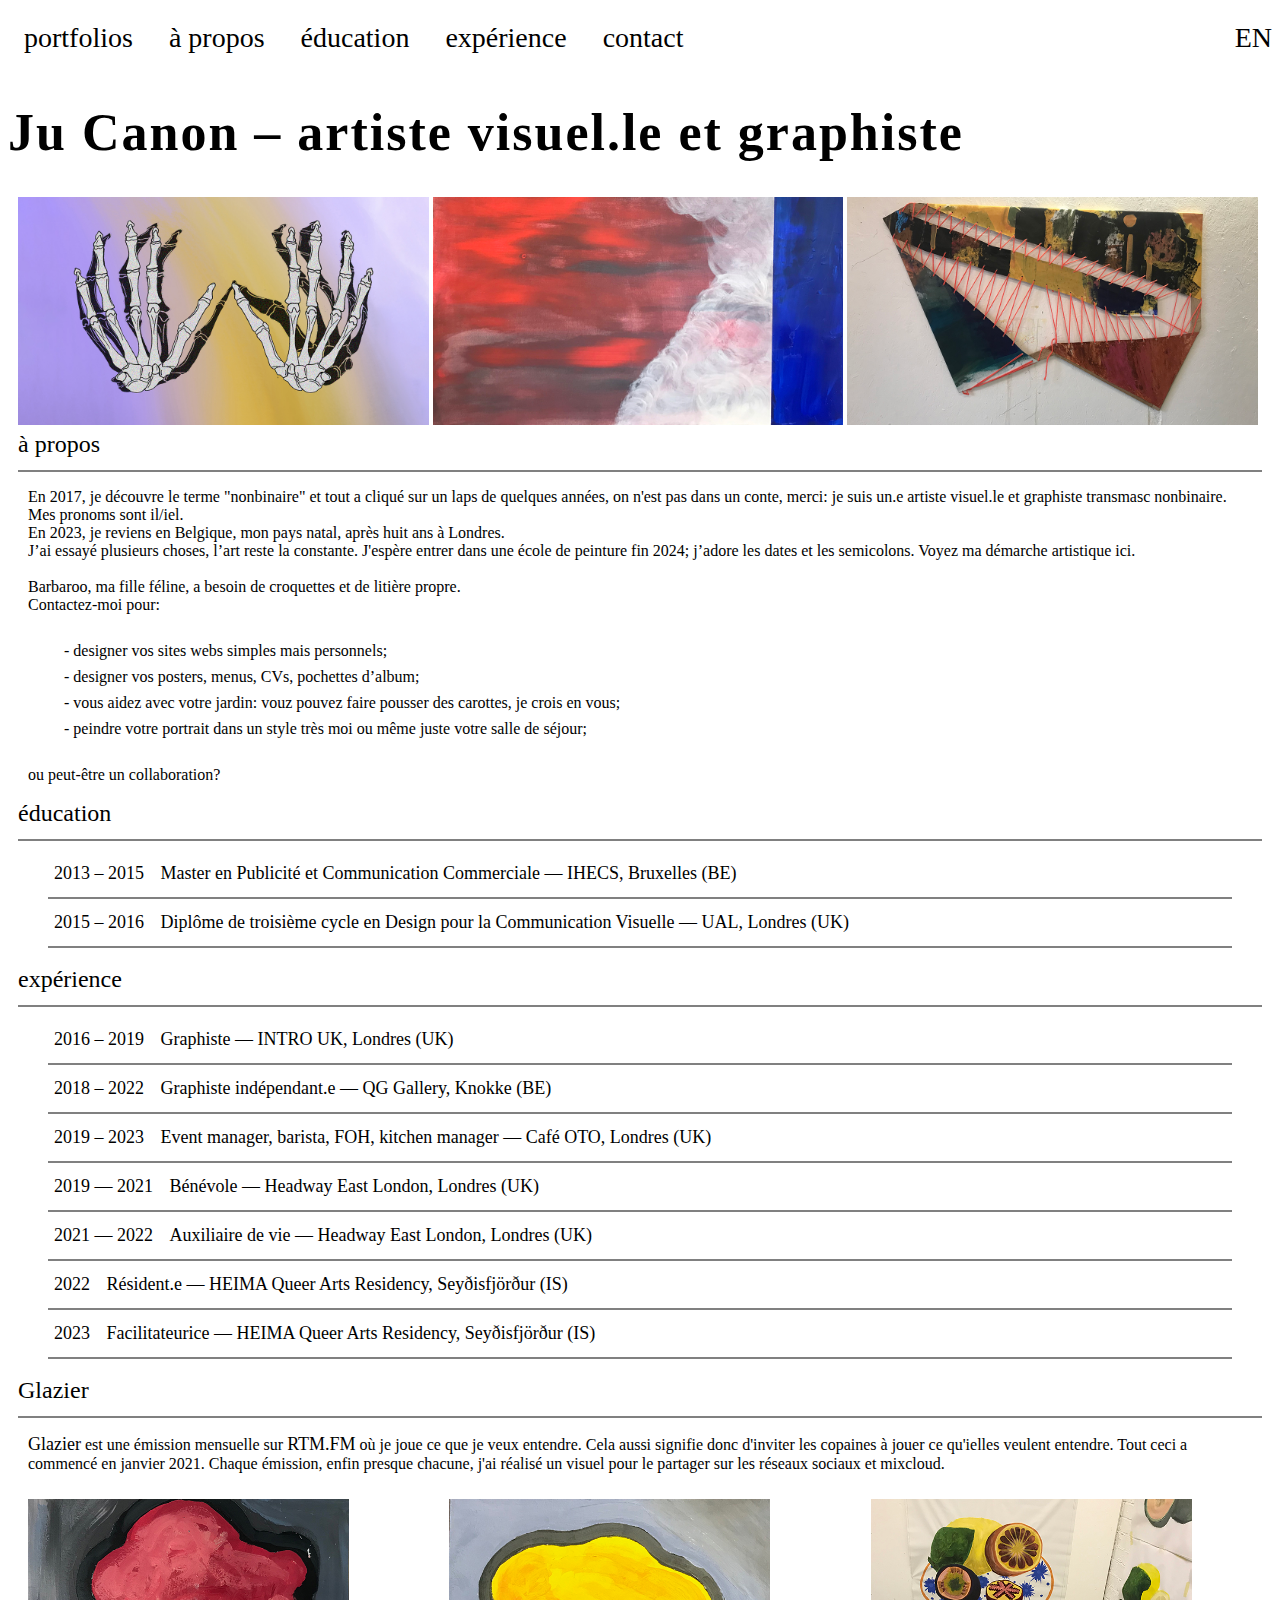
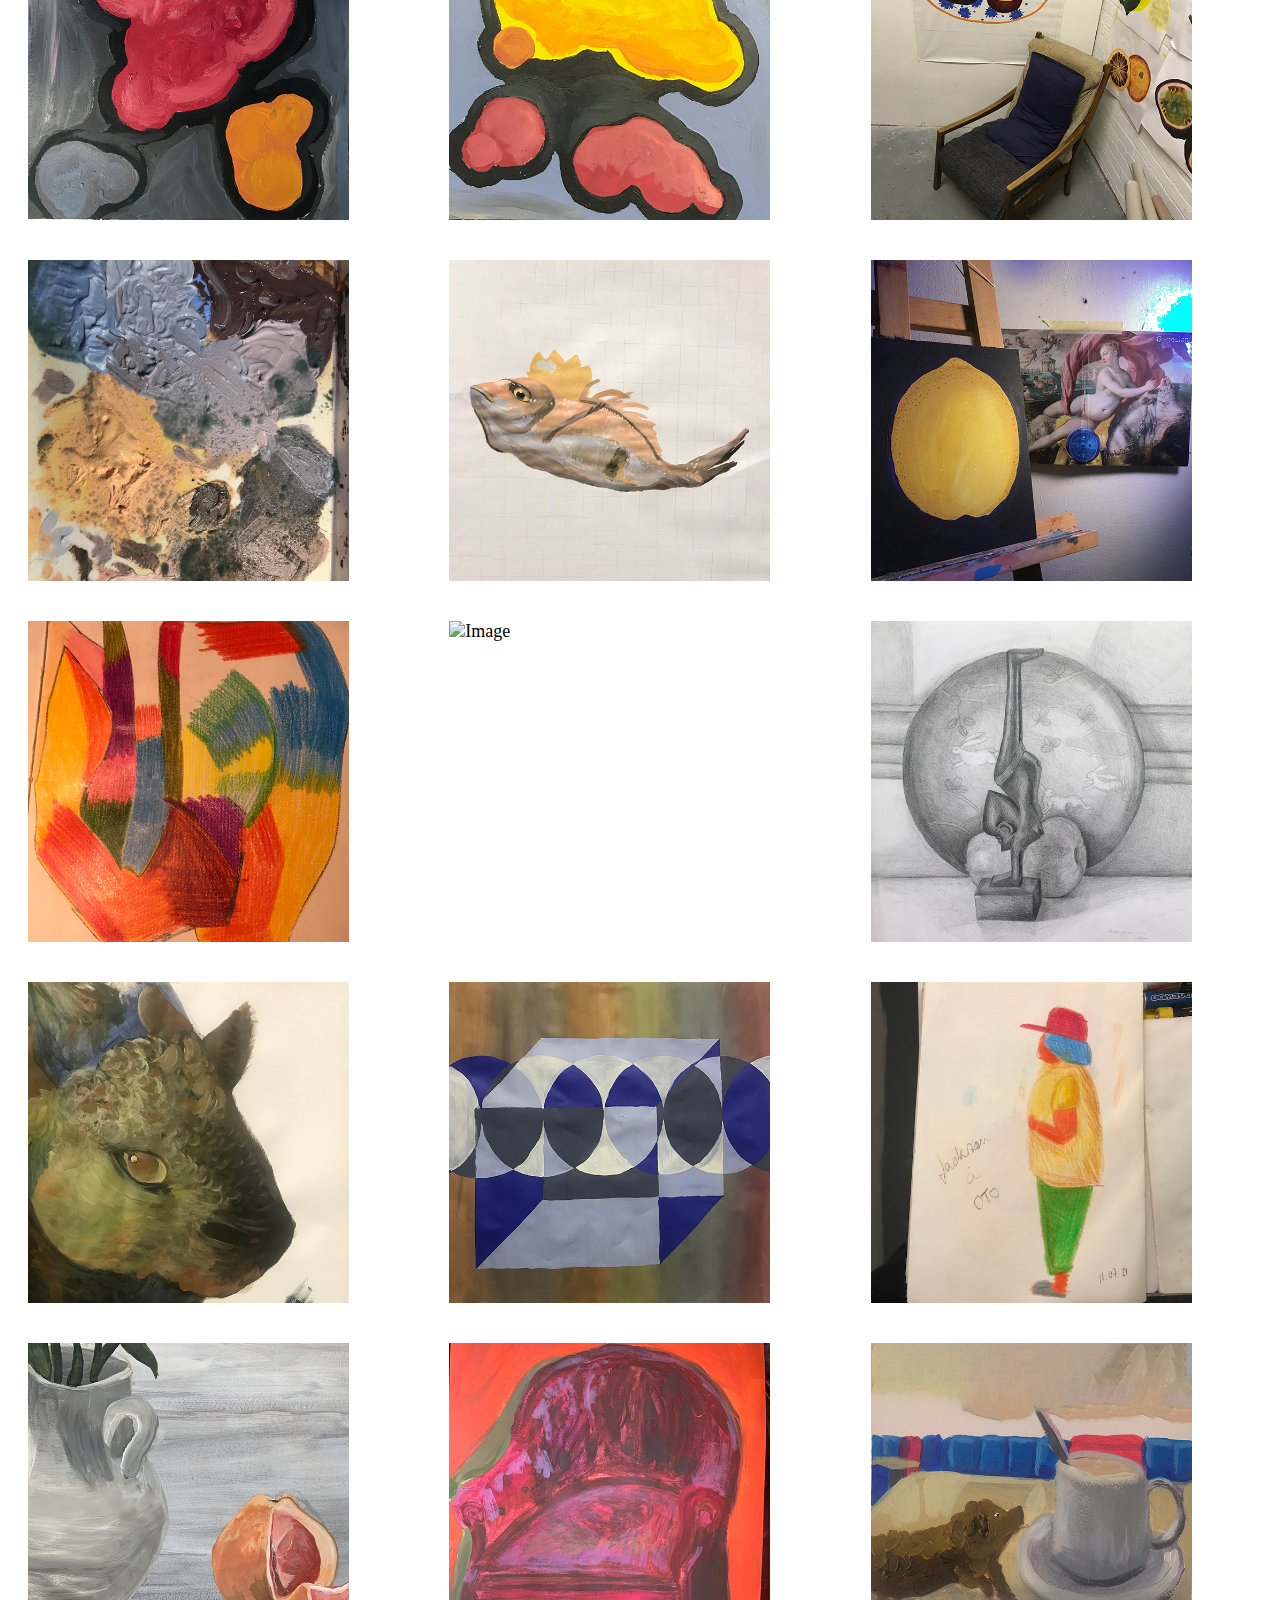
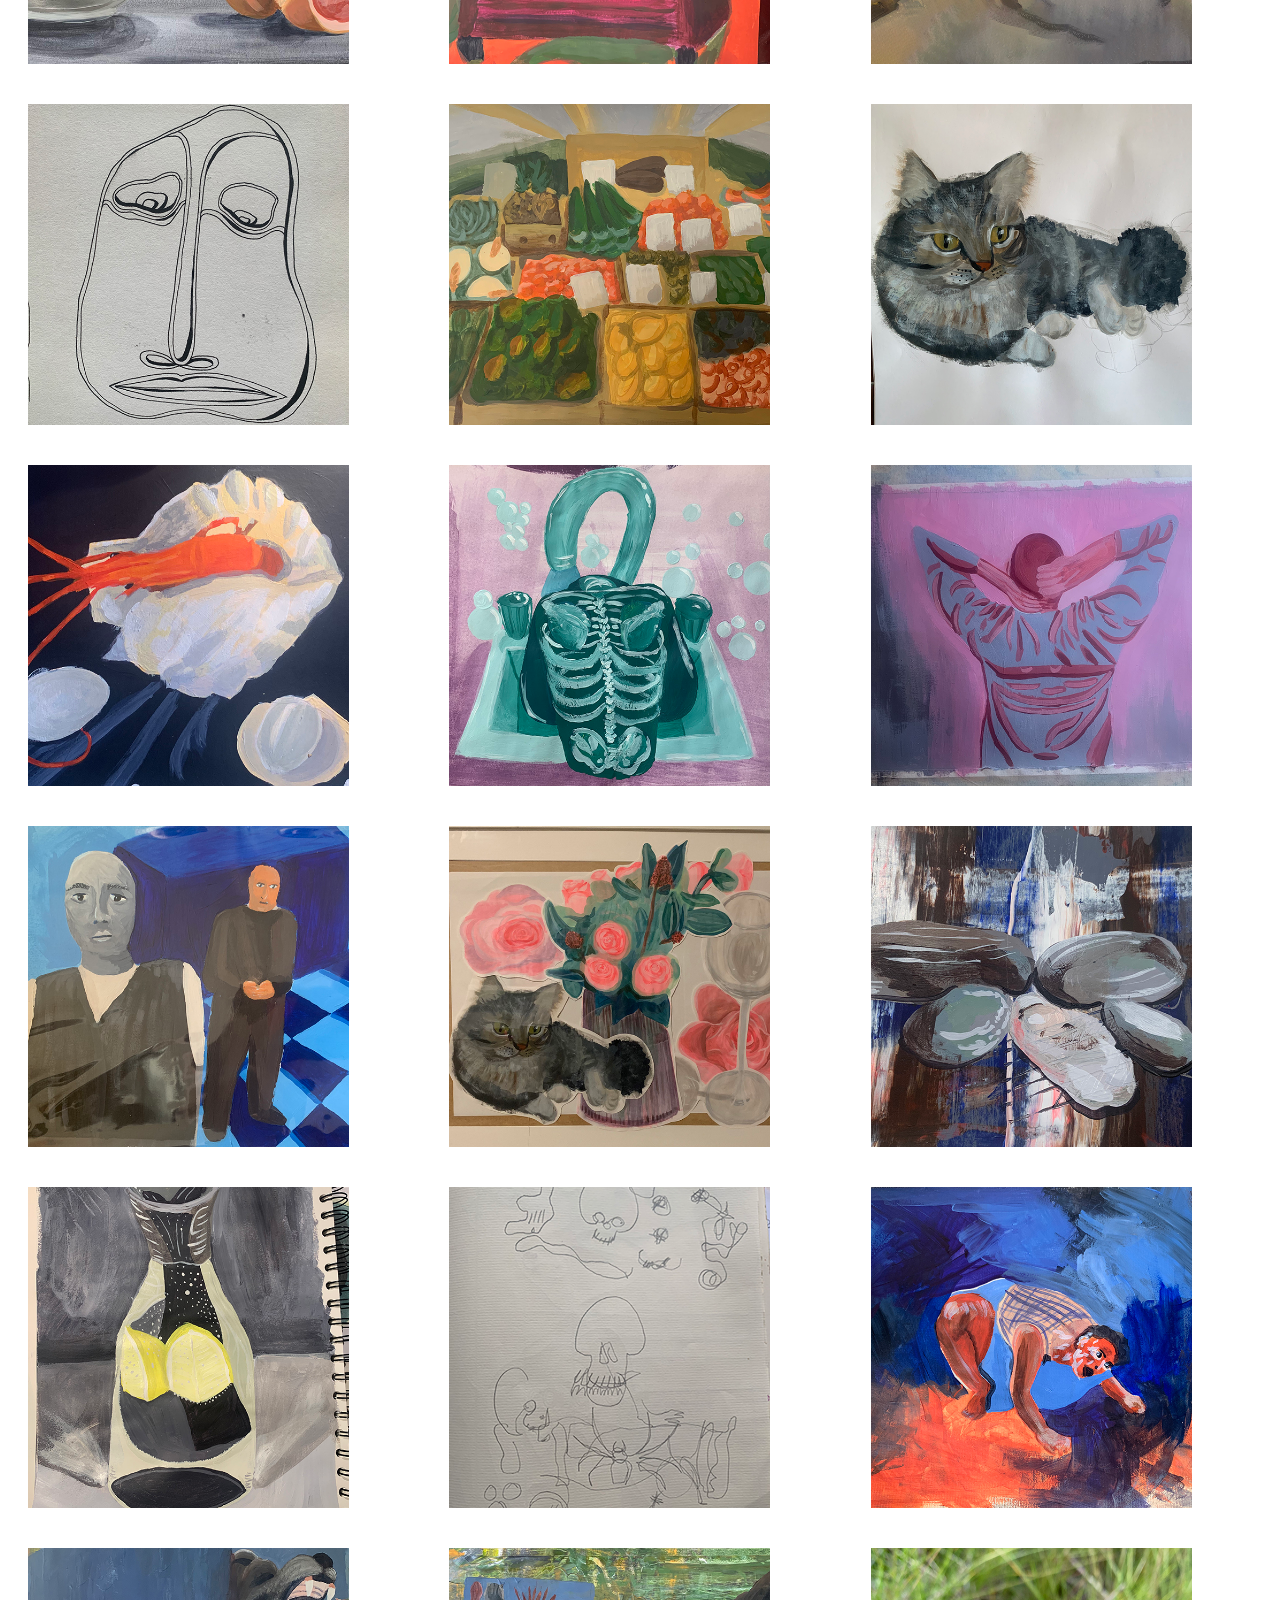
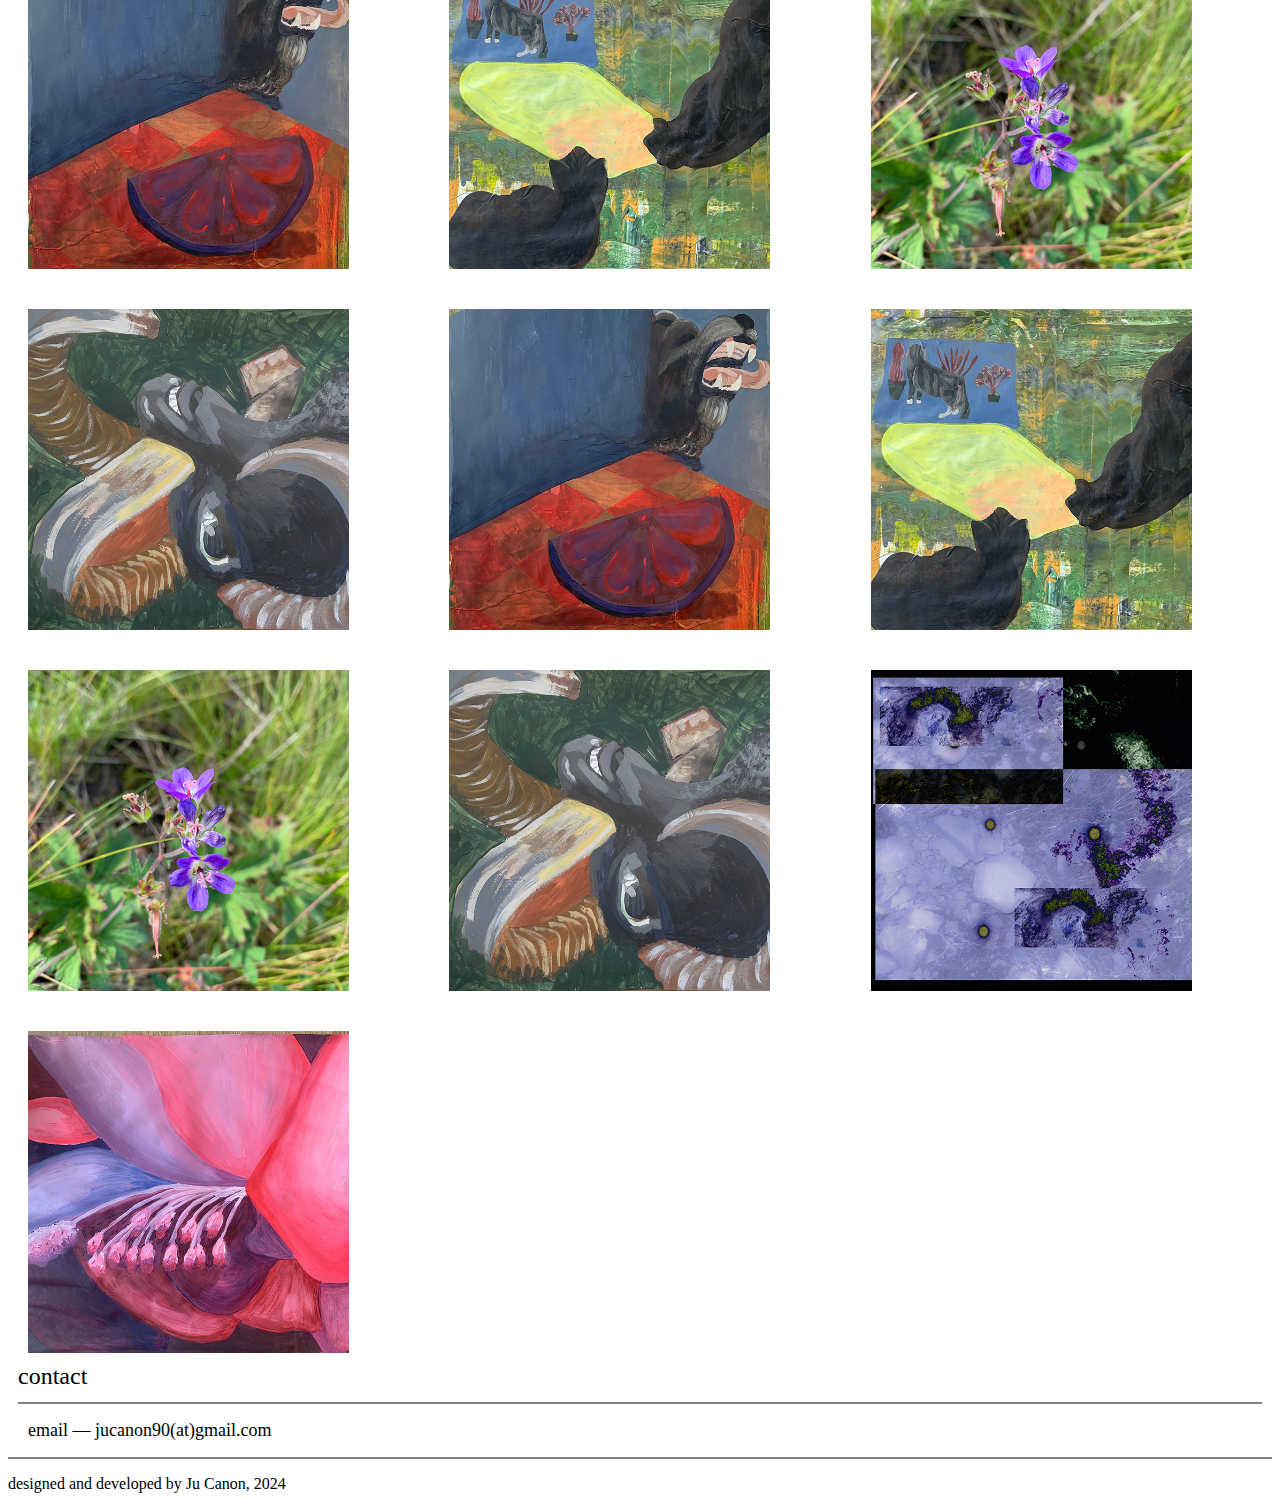
==== index.html @ 01bda335 "sectiontonavbar" ====
<!DOCTYPE html>
<html>
  <head>
    <meta charset="UTF-8" />
    <meta http-equiv="X-UA-Compatible" content="IE=edge" />
    <meta name="viewport" content="width=device-width, initial-scale=1.0" />
    <link href="Ju Canon CSS.css" rel="stylesheet" type="text/css" />
    <title>Ju Canon Website</title>
  </head>
  <body>
	<header>
		<nav class="navbar">
		  <ul>
			<li>
			  <a href="#">portfolios</a>
			  <ul>
				<li>
				  <a href="https://drive.google.com/file/d/1TP0iAJcThYShY0qNyKOMCxj-B4iKELyU/view?usp=drive_link"
					target="_blank">peintre — artiste visuel.le</a>
				</li>
				<li>
				  <a href="https://drive.google.com/file/d/1o4dYFBIWH87HnHa1xr8gxN1MifNeb2hx/view?usp=drive_link"
					target="_blank">graphiste</a>
				</li>
			  </ul>
			</li>
			<li><a href="#apropos">à propos</a></li>
			<li><a href="#education">éducation</a></li>
			<li><a href="#experience">expérience</a></li>
			<li><a href="#contact">contact</a></li>
      </ul>
		  <a class="translated_version" href="index_EN.html">EN</a>
		</nav>
		<h1>Ju Canon – artiste visuel.le et graphiste</h1>
	  </header>
    <section class="image-row">
      <div>
        <img
          class="image"
          src="pics/Hands2 homepage 1080x600.jpeg"
          alt="Hands"
        />
      </div>
      <div>
        <img class="image" src="pics/Hell homepage 1080x600.jpg" alt="Hell" />
      </div>
      <div>
        <img
          class="image"
          src="pics/Lace Up homepage 1080x600.jpeg"
          alt="Laced Up"
        />
      </div>
    </section>
	<section id="apropos">
      <label for="section">à propos</label>
      <hr noshade />
      <article class="section">
        <p>
          En 2017, je découvre le terme "nonbinaire" et tout a cliqué sur un laps de quelques années, on n'est pas dans un conte, merci: je suis
          un.e artiste visuel.le et graphiste transmasc nonbinaire. Mes pronoms
          sont il/iel.<br />
          En 2023, je reviens en Belgique, mon pays natal, après huit ans à
          Londres.<br />
          J’ai essayé plusieurs choses, l’art reste la constante. J'espère
          entrer dans une école de peinture fin 2024; j’adore les dates et les
          semicolons. Voyez ma démarche artistique ici.<br/>
          <br />
          Barbaroo, ma fille féline, a besoin de croquettes et de litière
          propre.<br />
          Contactez-moi pour:
        </p>
        <ol>
          <li class="p">- designer vos sites webs simples mais personnels;</li>
          <li class="p">
            - designer vos posters, menus, CVs, pochettes d’album;
          </li>
          <li class="p">
            - vous aidez avec votre jardin: vouz pouvez faire pousser des
            carottes, je crois en vous;
          </li>
          <li class="p">
            - peindre votre portrait dans un style très moi ou même juste votre
            salle de séjour;
          </li>
        </ol>
        <p>ou peut-être un collaboration?</p>
      </article>
    </section>
    <section id="education">
      <label for="section">éducation</label>
      <hr noshade />
      <ul>
        <li class="smalllist">2013 – 2015</li>
        <li class="smalllist">
          Master en Publicité et Communication Commerciale — IHECS, Bruxelles
          (BE)
        </li>
        <hr class="smallhr" noshade />
        <li class="smalllist">2015 – 2016</li>
        <li class="smalllist">
          Diplôme de troisième cycle en Design pour la Communication Visuelle —
          UAL, Londres (UK)
        </li>
        <hr class="smallhr" noshade />
      </ul>
    </section>
    <section id="experience">
      <label for="section">expérience</label>
      <hr noshade />
      <ul>
        <li class="smalllist">2016 – 2019</li>
        <li class="smalllist">Graphiste — INTRO UK, Londres (UK)</li>
        <hr class="smallhr" noshade />
        <li class="smalllist">2018 – 2022</li>
        <li class="smalllist">
          Graphiste indépendant.e — QG Gallery, Knokke (BE)
        </li>
        <hr class="smallhr" noshade />
        <li class="smalllist">2019 – 2023</li>
        <li class="smalllist">
          Event manager, barista, FOH, kitchen manager — Café OTO, Londres (UK)
        </li>
        <hr class="smallhr" noshade />
        <li class="smalllist">2019 — 2021</li>
        <li class="smalllist">Bénévole — Headway East London, Londres (UK)</li>
        <hr class="smallhr" noshade />
        <li class="smalllist">2021 — 2022</li>
        <li class="smalllist">
          Auxiliaire de vie — Headway East London, Londres (UK)
        </li>
        <hr class="smallhr" noshade />
        <li class="smalllist">2022</li>
        <li class="smalllist">
          Résident.e — HEIMA Queer Arts Residency, Seyðisfjörður (IS)
        </li>
        <hr class="smallhr" noshade />
        <li class="smalllist">2023</li>
        <li class="smalllist">
          Facilitateurice — HEIMA Queer Arts Residency, Seyðisfjörður (IS)
        </li>
        <hr class="smallhr" noshade />
      </ul>
    </section>
    <section id="glazier">
      <label for="section">Glazier</label>
      <hr noshade />
      <article>
        <p>
          <a href="https://www.mixcloud.com/ju-canon/playlists/glazier-on-rtm/">Glazier</a> est une émission mensuelle sur
          <a herf="https://rtm.fm/listen/glazier/">RTM.FM</a> où je joue ce que
          je veux entendre. Cela aussi signifie donc d'inviter les copaines à
          jouer ce qu'ielles veulent entendre. Tout ceci a commencé en janvier
          2021. Chaque émission, enfin presque chacune, j'ai réalisé un visuel
          pour le partager sur les réseaux sociaux et mixcloud.
        </p>
      </article>
      <div class="image-container" id="imageContainer">
        <!-- Images will be dynamically added here using JavaScript -->
      </div>
    <script src="gallery.js"></script>
    </section>
    <section id="contact">
      <label for="section">contact</label>
      <hr noshade />
      <article>
        <p>
          <a href="mailto:jucanon90@gmail.com">email — jucanon90(at)gmail.com</a>
        </p>
      </article>
    </section>
    <footer>
      <hr noshade />
      <article>
        <p>
          designed and developed by Ju Canon, 2024
        </p>
      </article>
    </section>
  </body>
</html>
---- Ju Canon CSS.css ----
@font-face {
	font-family: 'SF Pro';
	src: url('Fonts/SF-Pro.ttf');
  }
  body {
	font-family: 'SF Pro';
	color: #000000;
  }
  
  header {
	display: flex;
	flex-direction: column;
  }
  
  .navbar {
	display: flex;
	justify-content: space-between;
	align-items: center;
  }
  
  nav:after {
	overflow: hidden;
	display: table;
	clear: both;
	top: 40px;
  }
  .translated_version {
	text-decoration: none;
	font-size: 28px;
	color: black;
  }
  nav ul li a {
	display: block;
	color: black;
	text-align: center;
	padding: 14px 16px;
	text-decoration: none;
	font-size: 28px;
  }
  nav ul li a:hover {
	color: darkslategrey;
  }
  nav ul li {
	margin: 0px;
	display: inline-block;
	background-color: white;
  }
  nav ul {
	list-style-type: none;
	margin: 0;
	padding: 0;
	position: relative;
  }
  nav ul li ul li:hover {
	background: white;
  }
  nav ul ul {
	display: none;
	position: absolute;
	top: 50px;
  }
  nav ul li:hover > ul {
	display: inherit;
  }
  nav ul ul li {
	width: 140px;
	float: none;
	display: list-item;
	position: relative;
  }
  /* header{ */
  /* display: flex; */
  /* justify-content: space-around; */
  /* align-items: center; */
  /* height: 100vh; */
  /* margin: 0; */
  /* } */
  h1 {
	font-size: 52px;
	/* float: left; */
	/* display: flex; */
	letter-spacing: 2px;
	/* margin: auto; */
  }
  section {
	padding: 0px 10px;
	font-size: 24px;
  }
  section p {
	padding: 0px 10px;
	font-size: 16px;
  }
  section ul {
	padding: 0px 30px;
	font-size: 18px;
  }
  section ol li {
	color: black;
	text-align: left;
	padding: 4px 6px;
	list-style-type: none;
	font-size: 16px;
  }
  section ul li {
	display: inline-block;
	color: black;
	text-align: left;
	padding: 4px 6px;
	text-decoration: none;
  }
  section a {
	text-decoration: none;
	color: black;
	font-size: 18px;
  }
  .image-row {
	display: flex;
	justify-content: space-between;
  }
  .image {
	max-width: 99%;
	height: auto;
	width: auto;
  }
  .image-container {
	display: flex;
	flex-wrap: wrap;
	justify-content: space-around;
  }

  .image-container img {
	max-width: 100%;
	height: auto;
	margin: 10px;
	cursor: pointer;
  }
  #imageContainer {
	display: grid;
	grid-template-columns: repeat(3, 1fr); /* Three equal columns */
	gap: 20px; /* Adjust the gap between images as needed */
  }
  
  .grid-image {
	width: 80%;
	max-width: 600px; /* Set a maximum width of 600 pixels */
	height: auto; /* Maintain the aspect ratio */
	display: block; /* Remove any default inline display */
	margin: 0 auto; /* Center the image within its container */
  }
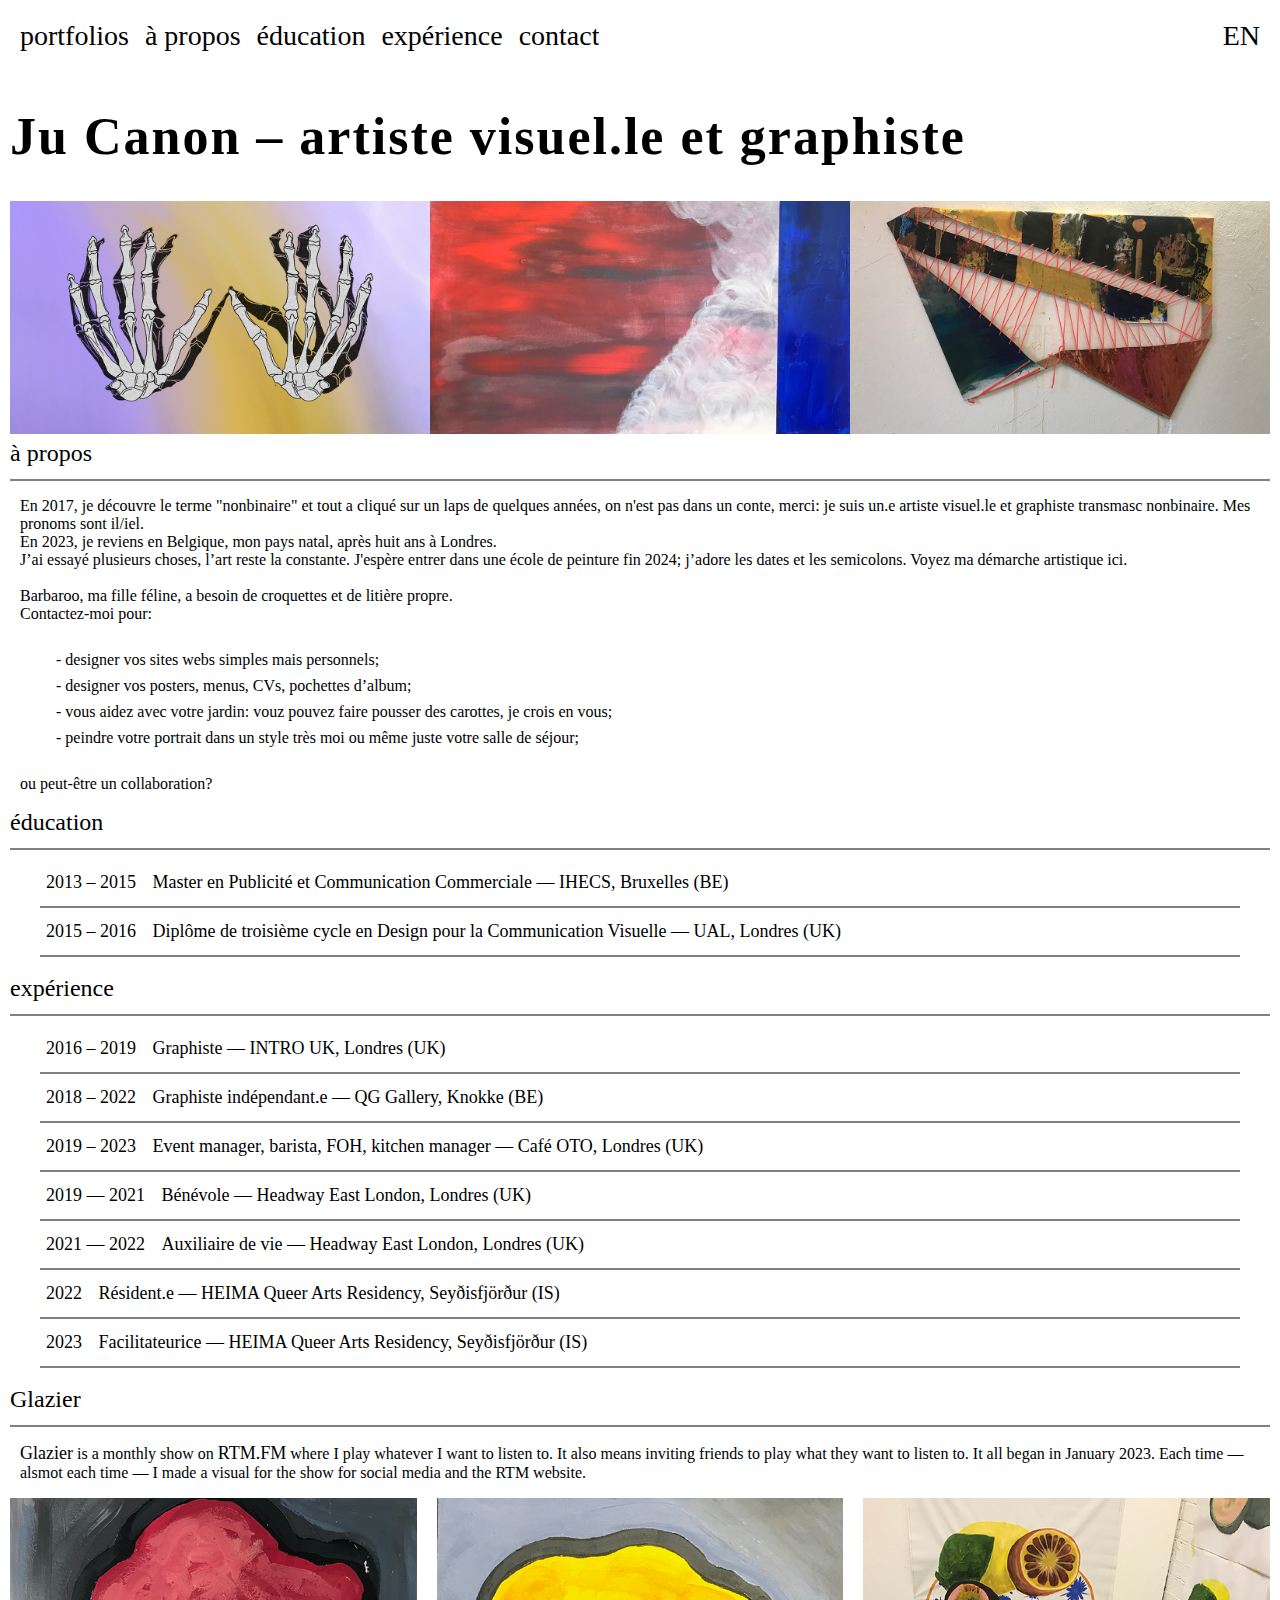
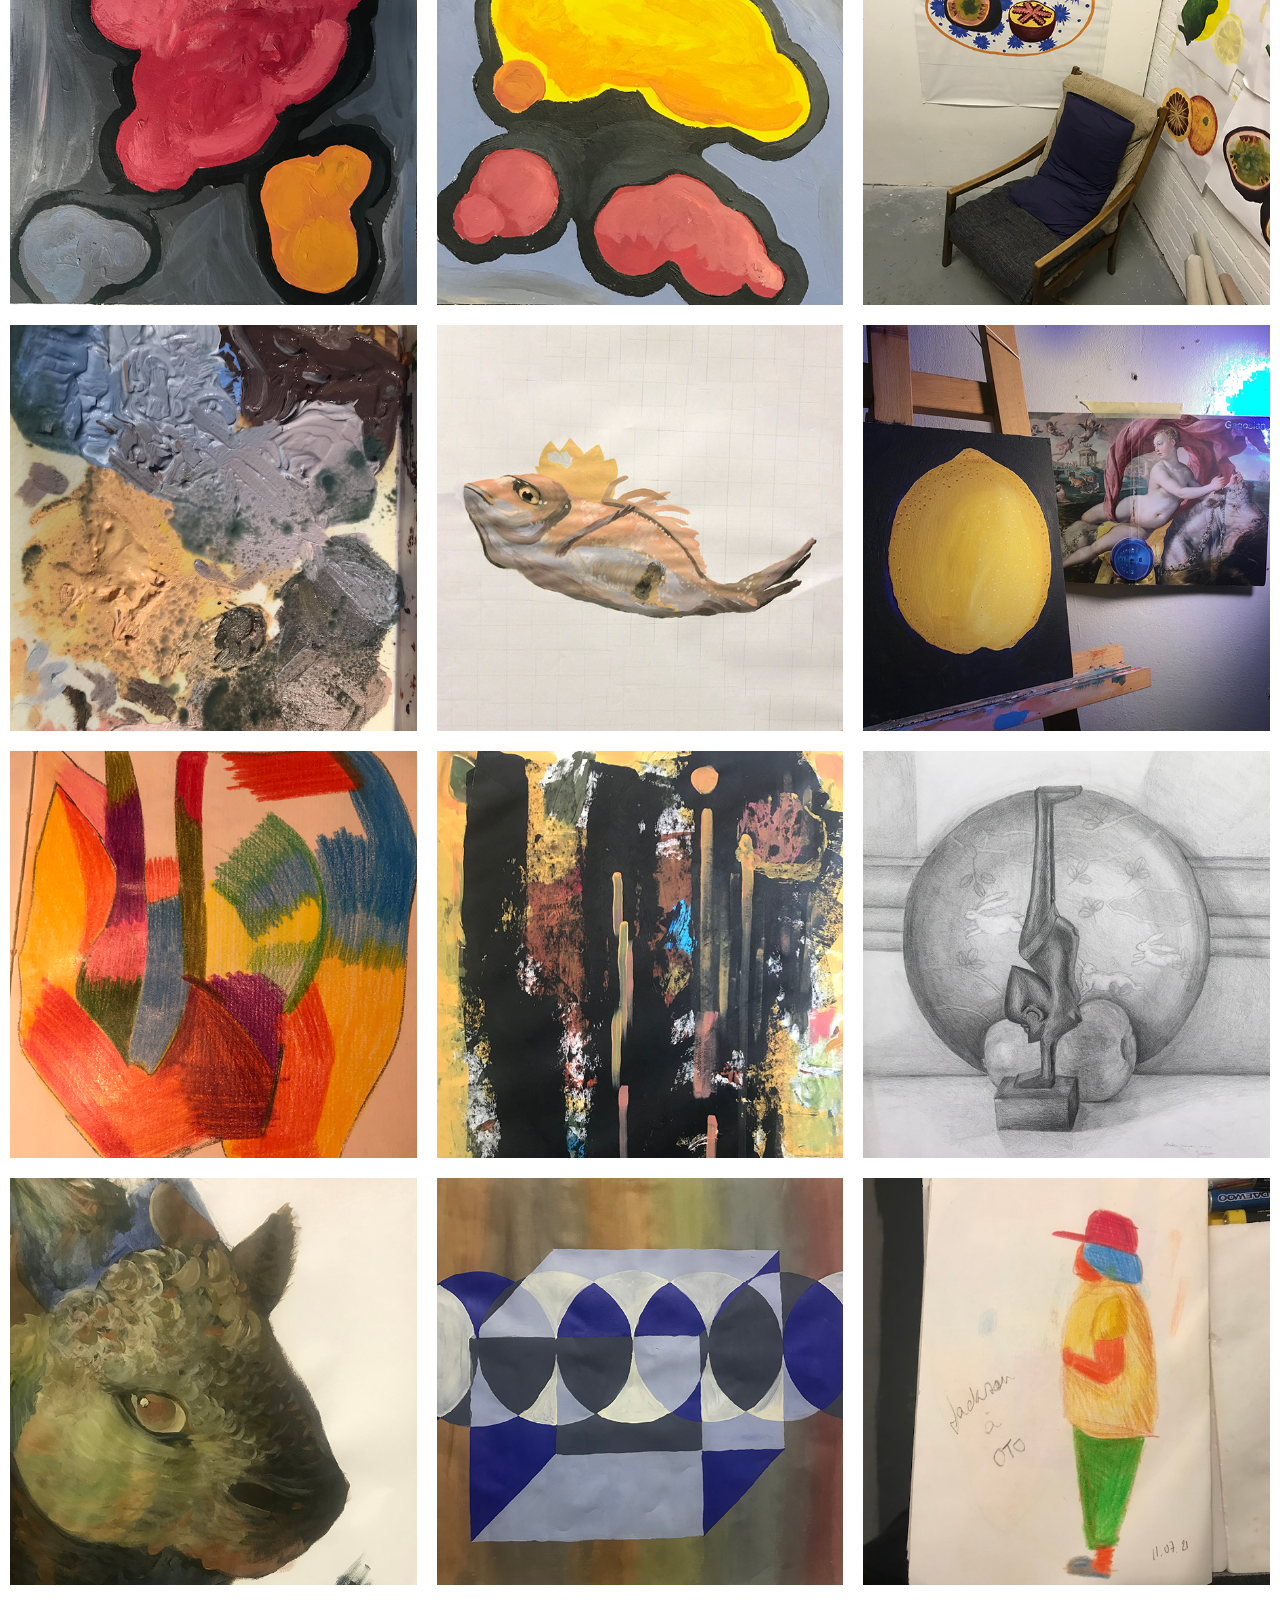
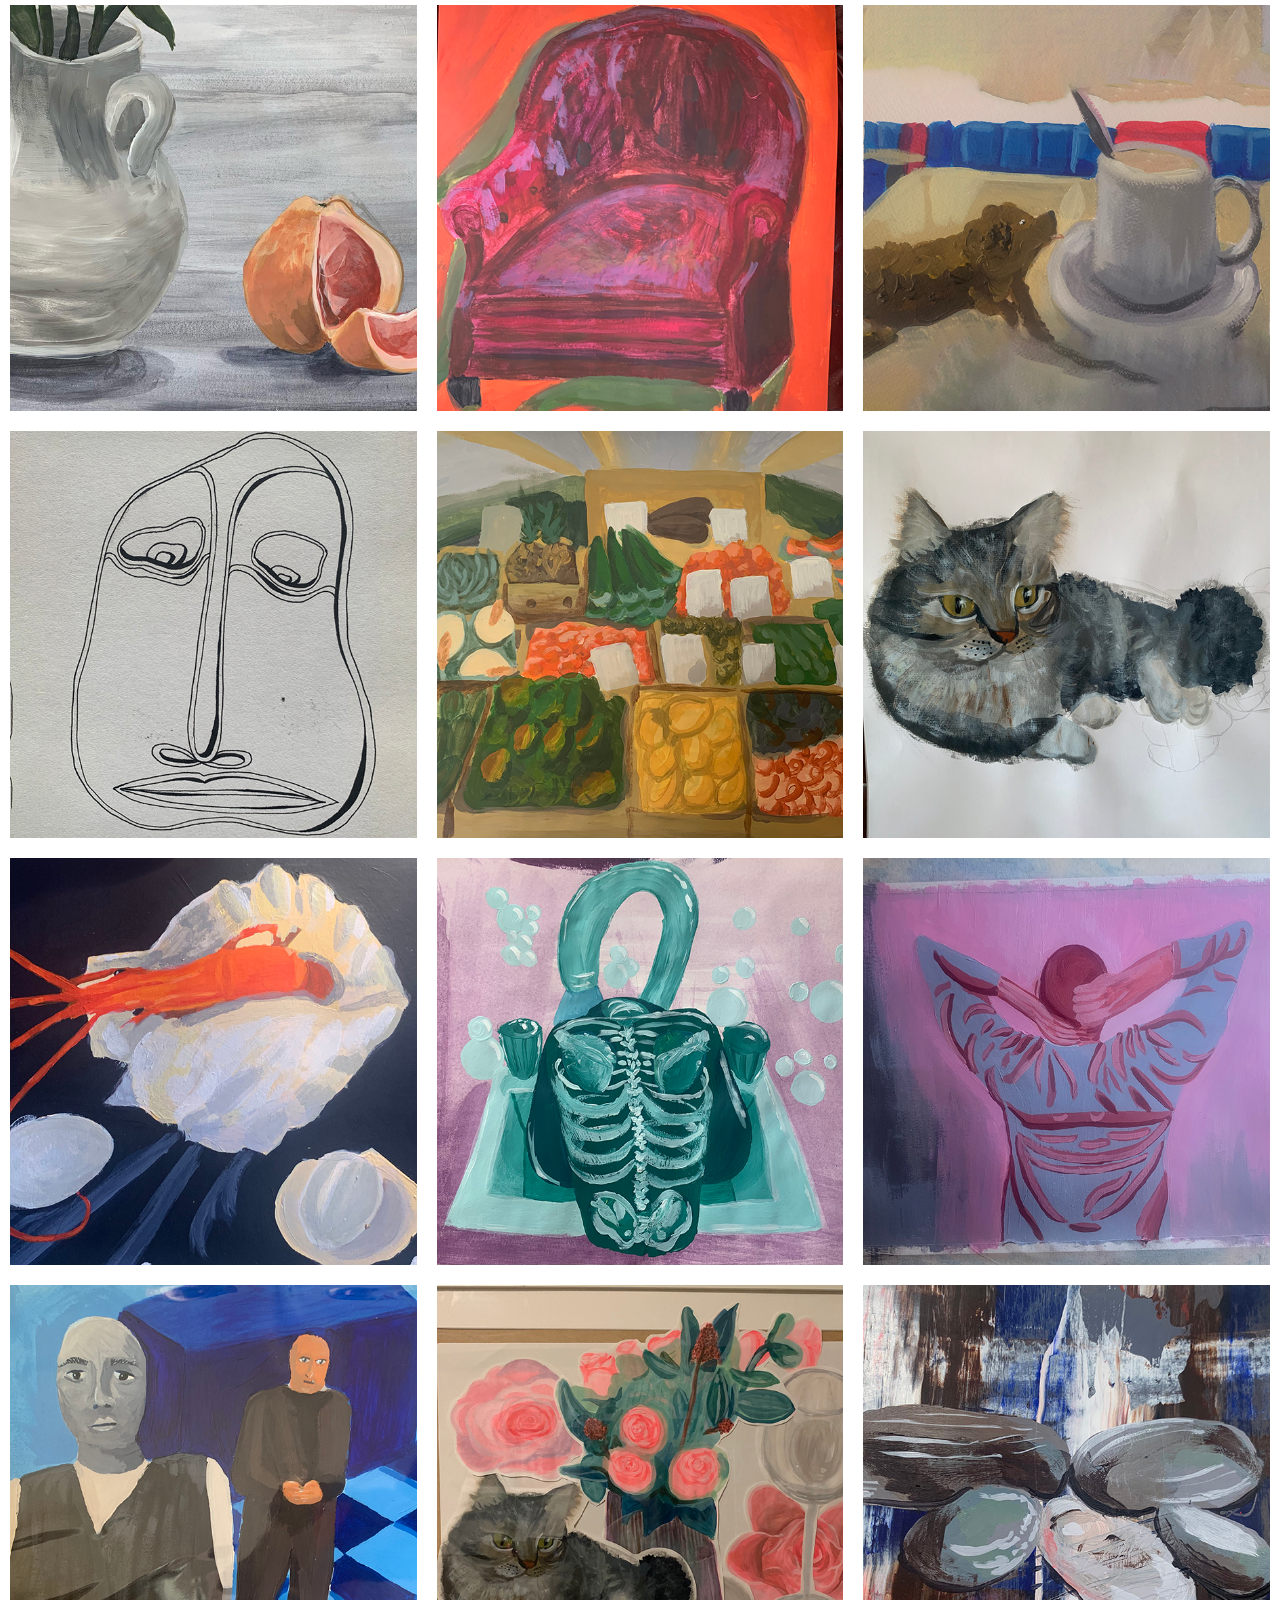
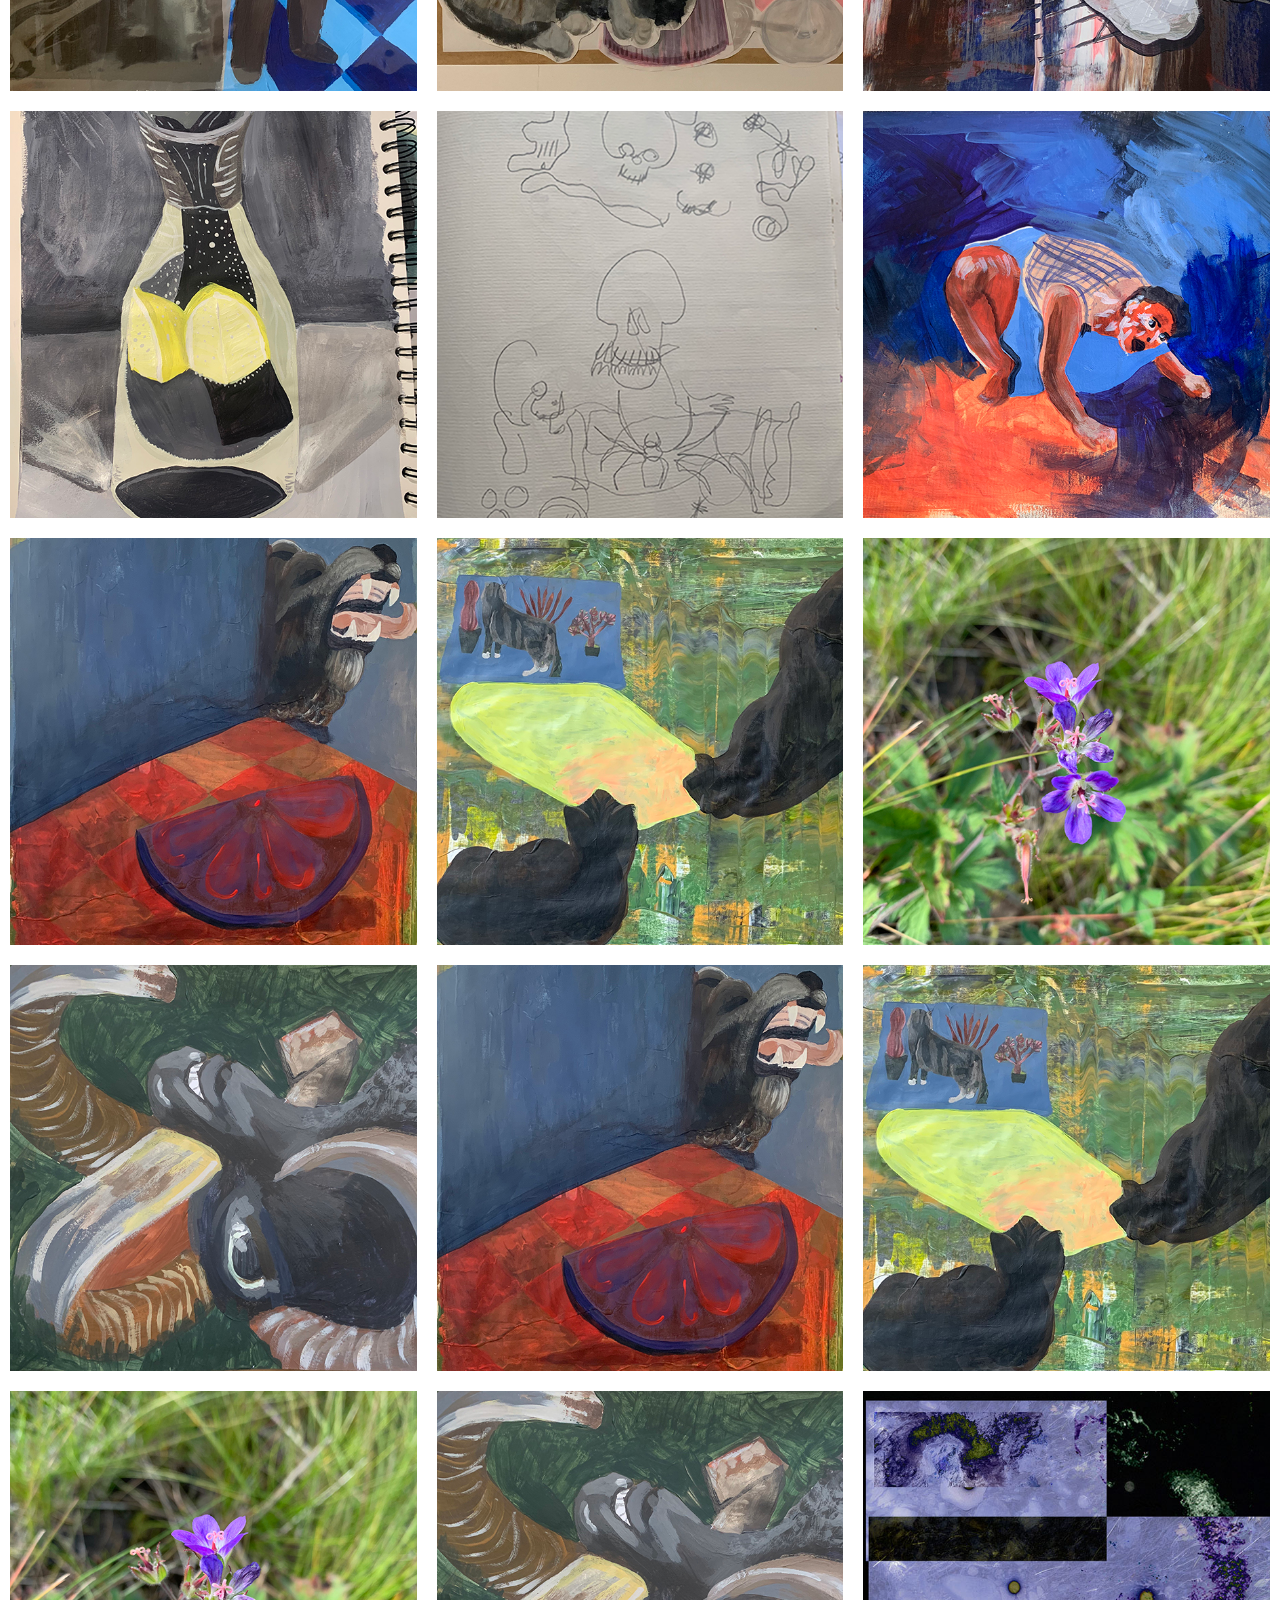
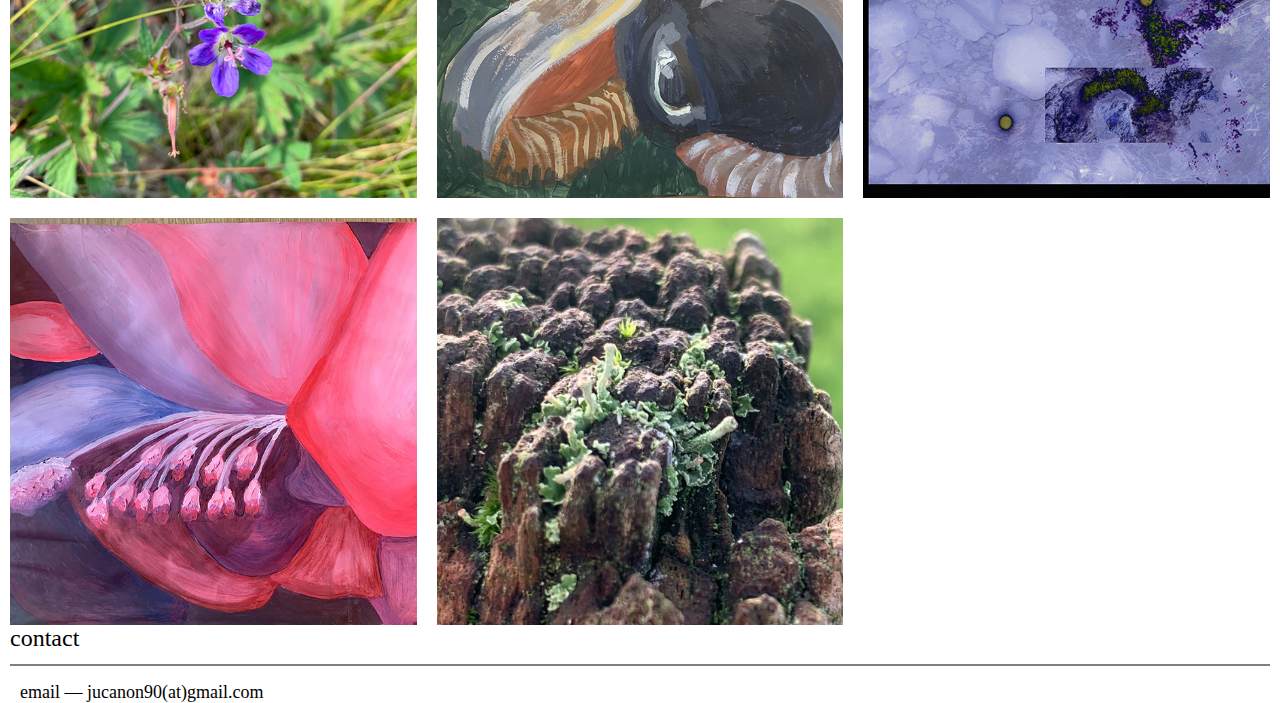
==== commit c118f205: "Update french index.html version to english" ====
--- a/index.html
+++ b/index.html
@@ -5,66 +5,77 @@
     <meta http-equiv="X-UA-Compatible" content="IE=edge" />
     <meta name="viewport" content="width=device-width, initial-scale=1.0" />
     <link href="Ju Canon CSS.css" rel="stylesheet" type="text/css" />
-    <title>Ju Canon Website</title>
+    <title>Site Web de Ju Canon</title>
   </head>
   <body>
-	<header>
-		<nav class="navbar">
-		  <ul>
-			<li>
-			  <a href="#">portfolios</a>
-			  <ul>
-				<li>
-				  <a href="https://drive.google.com/file/d/1TP0iAJcThYShY0qNyKOMCxj-B4iKELyU/view?usp=drive_link"
-					target="_blank">peintre — artiste visuel.le</a>
-				</li>
-				<li>
-				  <a href="https://drive.google.com/file/d/1o4dYFBIWH87HnHa1xr8gxN1MifNeb2hx/view?usp=drive_link"
-					target="_blank">graphiste</a>
-				</li>
-			  </ul>
-			</li>
-			<li><a href="#apropos">à propos</a></li>
-			<li><a href="#education">éducation</a></li>
-			<li><a href="#experience">expérience</a></li>
-			<li><a href="#contact">contact</a></li>
-      </ul>
-		  <a class="translated_version" href="index_EN.html">EN</a>
-		</nav>
-		<h1>Ju Canon – artiste visuel.le et graphiste</h1>
-	  </header>
+    <header>
+      <nav class="navbar">
+        <input id="menu-toggle" type="checkbox" />
+        <label class="menu-button-container" for="menu-toggle">
+          <div class="menu-button"></div>
+        </label>
+        <ul class="menu" id="menu">
+          <li>
+            <a href="#">portfolios</a>
+            <ul class="portfolio--links">
+              <li>
+                <a
+                  href="https://drive.google.com/file/d/1TP0iAJcThYShY0qNyKOMCxj-B4iKELyU/view?usp=drive_link"
+                  target="_blank"
+                  >peintre - artiste visuel.le</a
+                >
+              </li>
+              <li>
+                <a
+                  href="https://drive.google.com/file/d/1o4dYFBIWH87HnHa1xr8gxN1MifNeb2hx/view?usp=drive_link"
+                  target="_blank"
+                  >graphiste</a
+                >
+              </li>
+            </ul>
+          </li>
+          <li><a href="#apropos">à propos</a></li>
+          <li><a href="#education">éducation</a></li>
+          <li><a href="#experience">expérience</a></li>
+          <li><a href="#contact">contact</a></li>
+        </ul>
+        <a class="translated_version" href="index_en.html">EN</a>
+      </nav>
+      <h1>Ju Canon – artiste visuel.le et graphiste</h1>
+    </header>
     <section class="image-row">
       <div>
         <img
           class="image"
-          src="pics/Hands2 homepage 1080x600.jpeg"
-          alt="Hands"
+          src="pics/Hands2 homepage 1080x600.jpg"
+          alt="Mains"
         />
       </div>
       <div>
-        <img class="image" src="pics/Hell homepage 1080x600.jpg" alt="Hell" />
+        <img class="image" src="pics/Hell homepage 1080x600.jpg" alt="Enfer" />
       </div>
       <div>
         <img
           class="image"
-          src="pics/Lace Up homepage 1080x600.jpeg"
-          alt="Laced Up"
+          src="pics/Lace Up homepage 1080x600.jpg"
+          alt="Lacé"
         />
       </div>
     </section>
-	<section id="apropos">
+    <section id="apropos">
       <label for="section">à propos</label>
       <hr noshade />
       <article class="section">
         <p>
-          En 2017, je découvre le terme "nonbinaire" et tout a cliqué sur un laps de quelques années, on n'est pas dans un conte, merci: je suis
+          En 2017, je découvre le terme "nonbinaire" et tout a cliqué sur un
+          laps de quelques années, on n'est pas dans un conte, merci: je suis
           un.e artiste visuel.le et graphiste transmasc nonbinaire. Mes pronoms
           sont il/iel.<br />
           En 2023, je reviens en Belgique, mon pays natal, après huit ans à
           Londres.<br />
           J’ai essayé plusieurs choses, l’art reste la constante. J'espère
           entrer dans une école de peinture fin 2024; j’adore les dates et les
-          semicolons. Voyez ma démarche artistique ici.<br/>
+          semicolons. Voyez ma démarche artistique ici.<br />
           <br />
           Barbaroo, ma fille féline, a besoin de croquettes et de litière
           propre.<br />
@@ -147,35 +158,33 @@
       <hr noshade />
       <article>
         <p>
-          <a href="https://www.mixcloud.com/ju-canon/playlists/glazier-on-rtm/">Glazier</a> est une émission mensuelle sur
-          <a herf="https://rtm.fm/listen/glazier/">RTM.FM</a> où je joue ce que
-          je veux entendre. Cela aussi signifie donc d'inviter les copaines à
-          jouer ce qu'ielles veulent entendre. Tout ceci a commencé en janvier
-          2021. Chaque émission, enfin presque chacune, j'ai réalisé un visuel
-          pour le partager sur les réseaux sociaux et mixcloud.
+          <a href="https://www.mixcloud.com/ju-canon/playlists/glazier-on-rtm/"
+            >Glazier</a
+          >
+          is a monthly show on
+          <a herf="https://rtm.fm/listen/glazier/">RTM.FM</a> where I play
+          whatever I want to listen to. It also means inviting friends to play
+          what they want to listen to. It all began in January 2023. Each time —
+          alsmot each time — I made a visual for the show for social media and
+          the RTM website.
         </p>
       </article>
       <div class="image-container" id="imageContainer">
         <!-- Images will be dynamically added here using JavaScript -->
       </div>
-    <script src="gallery.js"></script>
+      <script src="gallery.js"></script>
     </section>
     <section id="contact">
       <label for="section">contact</label>
       <hr noshade />
       <article>
         <p>
-          <a href="mailto:jucanon90@gmail.com">email — jucanon90(at)gmail.com</a>
+          <a href="mailto:jucanon90@gmail.com"
+            >email — jucanon90(at)gmail.com</a
+          >
         </p>
       </article>
     </section>
-    <footer>
-      <hr noshade />
-      <article>
-        <p>
-          designed and developed by Ju Canon, 2024
-        </p>
-      </article>
-    </section>
+    <script src="hamburgerMenu.js"></script>
   </body>
 </html>
--- a/Ju Canon CSS.css
+++ b/Ju Canon CSS.css
@@ -1,149 +1,263 @@
 @font-face {
-	font-family: 'SF Pro';
-	src: url('Fonts/SF-Pro.ttf');
-  }
-  body {
-	font-family: 'SF Pro';
-	color: #000000;
-  }
-  
-  header {
-	display: flex;
-	flex-direction: column;
-  }
-  
-  .navbar {
-	display: flex;
-	justify-content: space-between;
-	align-items: center;
-  }
-  
-  nav:after {
-	overflow: hidden;
-	display: table;
-	clear: both;
-	top: 40px;
-  }
-  .translated_version {
-	text-decoration: none;
-	font-size: 28px;
-	color: black;
-  }
-  nav ul li a {
-	display: block;
-	color: black;
-	text-align: center;
-	padding: 14px 16px;
-	text-decoration: none;
-	font-size: 28px;
-  }
-  nav ul li a:hover {
-	color: darkslategrey;
-  }
-  nav ul li {
-	margin: 0px;
-	display: inline-block;
-	background-color: white;
-  }
-  nav ul {
-	list-style-type: none;
-	margin: 0;
-	padding: 0;
-	position: relative;
-  }
-  nav ul li ul li:hover {
-	background: white;
-  }
-  nav ul ul {
-	display: none;
-	position: absolute;
-	top: 50px;
-  }
-  nav ul li:hover > ul {
-	display: inherit;
-  }
-  nav ul ul li {
-	width: 140px;
-	float: none;
-	display: list-item;
-	position: relative;
-  }
-  /* header{ */
-  /* display: flex; */
-  /* justify-content: space-around; */
-  /* align-items: center; */
-  /* height: 100vh; */
-  /* margin: 0; */
-  /* } */
-  h1 {
-	font-size: 52px;
-	/* float: left; */
-	/* display: flex; */
-	letter-spacing: 2px;
-	/* margin: auto; */
-  }
-  section {
-	padding: 0px 10px;
-	font-size: 24px;
-  }
-  section p {
-	padding: 0px 10px;
-	font-size: 16px;
-  }
-  section ul {
-	padding: 0px 30px;
-	font-size: 18px;
-  }
-  section ol li {
-	color: black;
-	text-align: left;
-	padding: 4px 6px;
-	list-style-type: none;
-	font-size: 16px;
-  }
-  section ul li {
-	display: inline-block;
-	color: black;
-	text-align: left;
-	padding: 4px 6px;
-	text-decoration: none;
-  }
-  section a {
-	text-decoration: none;
-	color: black;
-	font-size: 18px;
-  }
-  .image-row {
-	display: flex;
-	justify-content: space-between;
-  }
-  .image {
-	max-width: 99%;
-	height: auto;
-	width: auto;
-  }
-  .image-container {
-	display: flex;
-	flex-wrap: wrap;
-	justify-content: space-around;
-  }
-
-  .image-container img {
-	max-width: 100%;
-	height: auto;
-	margin: 10px;
-	cursor: pointer;
-  }
-  #imageContainer {
-	display: grid;
-	grid-template-columns: repeat(3, 1fr); /* Three equal columns */
-	gap: 20px; /* Adjust the gap between images as needed */
-  }
-  
-  .grid-image {
-	width: 80%;
-	max-width: 600px; /* Set a maximum width of 600 pixels */
-	height: auto; /* Maintain the aspect ratio */
-	display: block; /* Remove any default inline display */
-	margin: 0 auto; /* Center the image within its container */
-  }+  font-family: 'SF Pro';
+  src: url('Fonts/SF-Pro.ttf');
+}
+html,
+body {
+  font-family: 'SF Pro';
+  color: #000000;
+  margin: 0;
+  height: 100%;
+}
+
+* {
+  box-sizing: border-box;
+}
+
+header {
+  display: flex;
+  flex-direction: column;
+  /* padding: 0 10px; */
+}
+
+.navbar {
+  display: flex;
+  flex-direction: row;
+  align-items: center;
+  justify-content: space-between;
+  padding: 20px;
+}
+
+.menu {
+  display: flex;
+  flex-direction: row;
+  list-style-type: none;
+  margin: 0;
+}
+
+.menu > li {
+  margin-right: 1rem;
+  overflow: hidden;
+}
+
+.menu-button-container {
+  display: none;
+  height: 34px;
+  width: 20px;
+  cursor: pointer;
+  flex-direction: column;
+  justify-content: center;
+  align-items: center;
+}
+#menu-toggle {
+  display: none;
+}
+.menu-button,
+.menu-button::before,
+.menu-button::after {
+  display: block;
+  background-color: #000000;
+  position: absolute;
+  height: 5px;
+  width: 35px;
+  transition: transform 400ms cubic-bezier(0.23, 1, 0.32, 1);
+  border-radius: 10px;
+}
+.menu-button::before {
+  content: '';
+  margin-top: -10px;
+}
+
+.menu-button::after {
+  content: '';
+  margin-top: 10px;
+}
+
+#menu-toggle:checked + .menu-button-container .menu-button::before {
+  margin-top: 0;
+  transform: rotate(405deg);
+}
+
+#menu-toggle:checked + .menu-button-container .menu-button {
+  background: rgba(255, 255, 255, 0);
+}
+
+/* Closing X hamburger bar */
+#menu-toggle:checked + .menu-button-container .menu-button::after {
+  /* change this an irregular cross  */
+  margin-top: 0;
+  transform: rotate(-405deg);
+}
+
+.portfolio--links {
+  display: none;
+  position: absolute;
+  flex-direction: column;
+}
+.menu > li:hover .portfolio--links {
+  display: flex;
+}
+.translated_version {
+  text-decoration: none;
+  font-size: 28px;
+  color: black;
+}
+nav ul {
+  padding: 0;
+}
+nav ul li a {
+  color: black;
+  text-decoration: none;
+  font-size: 28px;
+}
+nav ul li a:hover {
+  color: darkslategrey;
+}
+
+.portfolio--links > li {
+  background-color: white;
+  text-align: center;
+  list-style-type: none;
+}
+.portfolio--links > li:first-child {
+  border-top-left-radius: 8px;
+  border-top-right-radius: 8px;
+}
+.portfolio--links > li:last-child {
+  border-bottom-left-radius: 8px;
+  border-bottom-right-radius: 8px;
+}
+
+h1 {
+  font-size: 52px;
+  letter-spacing: 2px;
+  padding-left: 10px;
+}
+section {
+  padding: 0px 10px;
+  font-size: 24px;
+}
+section p {
+  padding: 0px 10px;
+  font-size: 16px;
+}
+section ul {
+  padding: 0px 30px;
+  font-size: 18px;
+}
+section ol li {
+  color: black;
+  text-align: left;
+  padding: 4px 6px;
+  list-style-type: none;
+  font-size: 16px;
+}
+section ul li {
+  display: inline-block;
+  color: black;
+  text-align: left;
+  padding: 4px 6px;
+  text-decoration: none;
+}
+section a {
+  text-decoration: none;
+  color: black;
+  font-size: 18px;
+}
+.image-row {
+  display: flex;
+  justify-content: space-between;
+}
+.image {
+  max-width: 100%;
+  height: auto;
+  width: auto;
+}
+.image-container {
+  display: flex;
+  flex-wrap: wrap;
+  justify-content: space-around;
+}
+
+.image-container img {
+  height: auto;
+  cursor: pointer;
+}
+#imageContainer {
+  display: grid;
+  grid-template-columns: repeat(3, 1fr); /* Three equal columns */
+  gap: 20px; /* Adjust the gap between images as needed */
+}
+
+.grid-image {
+  width: 100%;
+  max-width: 600px; /* Set a maximum width of 600 pixels */
+  height: auto; /* Maintain the aspect ratio */
+  display: block; /* Remove any default inline display */
+  margin: 0 auto; /* Center the image within its container */
+}
+
+@media (max-width: 700px) {
+  /* actual hamburger icon */
+  .menu-button-container {
+    display: flex;
+    margin-left: 5px;
+  }
+
+  /* hamburger menu list */
+  .menu {
+    position: absolute;
+    top: 15px;
+    margin-top: 50px;
+    left: 10px;
+    flex-direction: column;
+    width: 50%;
+    justify-content: center;
+    align-items: center;
+    background-color: white;
+  }
+
+  /* unfolded h. menu li */
+  #menu-toggle ~ .menu li {
+    height: 0;
+    margin: 0;
+    padding: 0;
+    border: 0;
+    transition: height 400ms cubic-bezier(0.23, 1, 0.32, 1);
+  }
+
+  /* folded menu  */
+  #menu-toggle:checked ~ .menu li {
+    border: 1px solid #333;
+    height: 3em;
+    padding: 0.5em;
+    transition: height 400ms cubic-bezier(0.23, 1, 0.32, 1);
+  }
+  .menu > li {
+    display: flex;
+    justify-content: center;
+    margin: 0;
+    padding: 0.5em;
+    width: 100%;
+  }
+
+  /* apply border radius to first / last li element and parent container */
+  .menu {
+    border-radius: 8px;
+  }
+  .menu > li:first-child {
+    border-top-left-radius: 8px;
+    border-top-right-radius: 8px;
+  }
+  .menu > li:last-child {
+    border-bottom-left-radius: 8px;
+    border-bottom-right-radius: 8px;
+  }
+  .menu > li:hover .portfolio--links {
+    display: block;
+  }
+  .portfolio--links {
+    width: inherit;
+    left: 200px;
+  }
+}
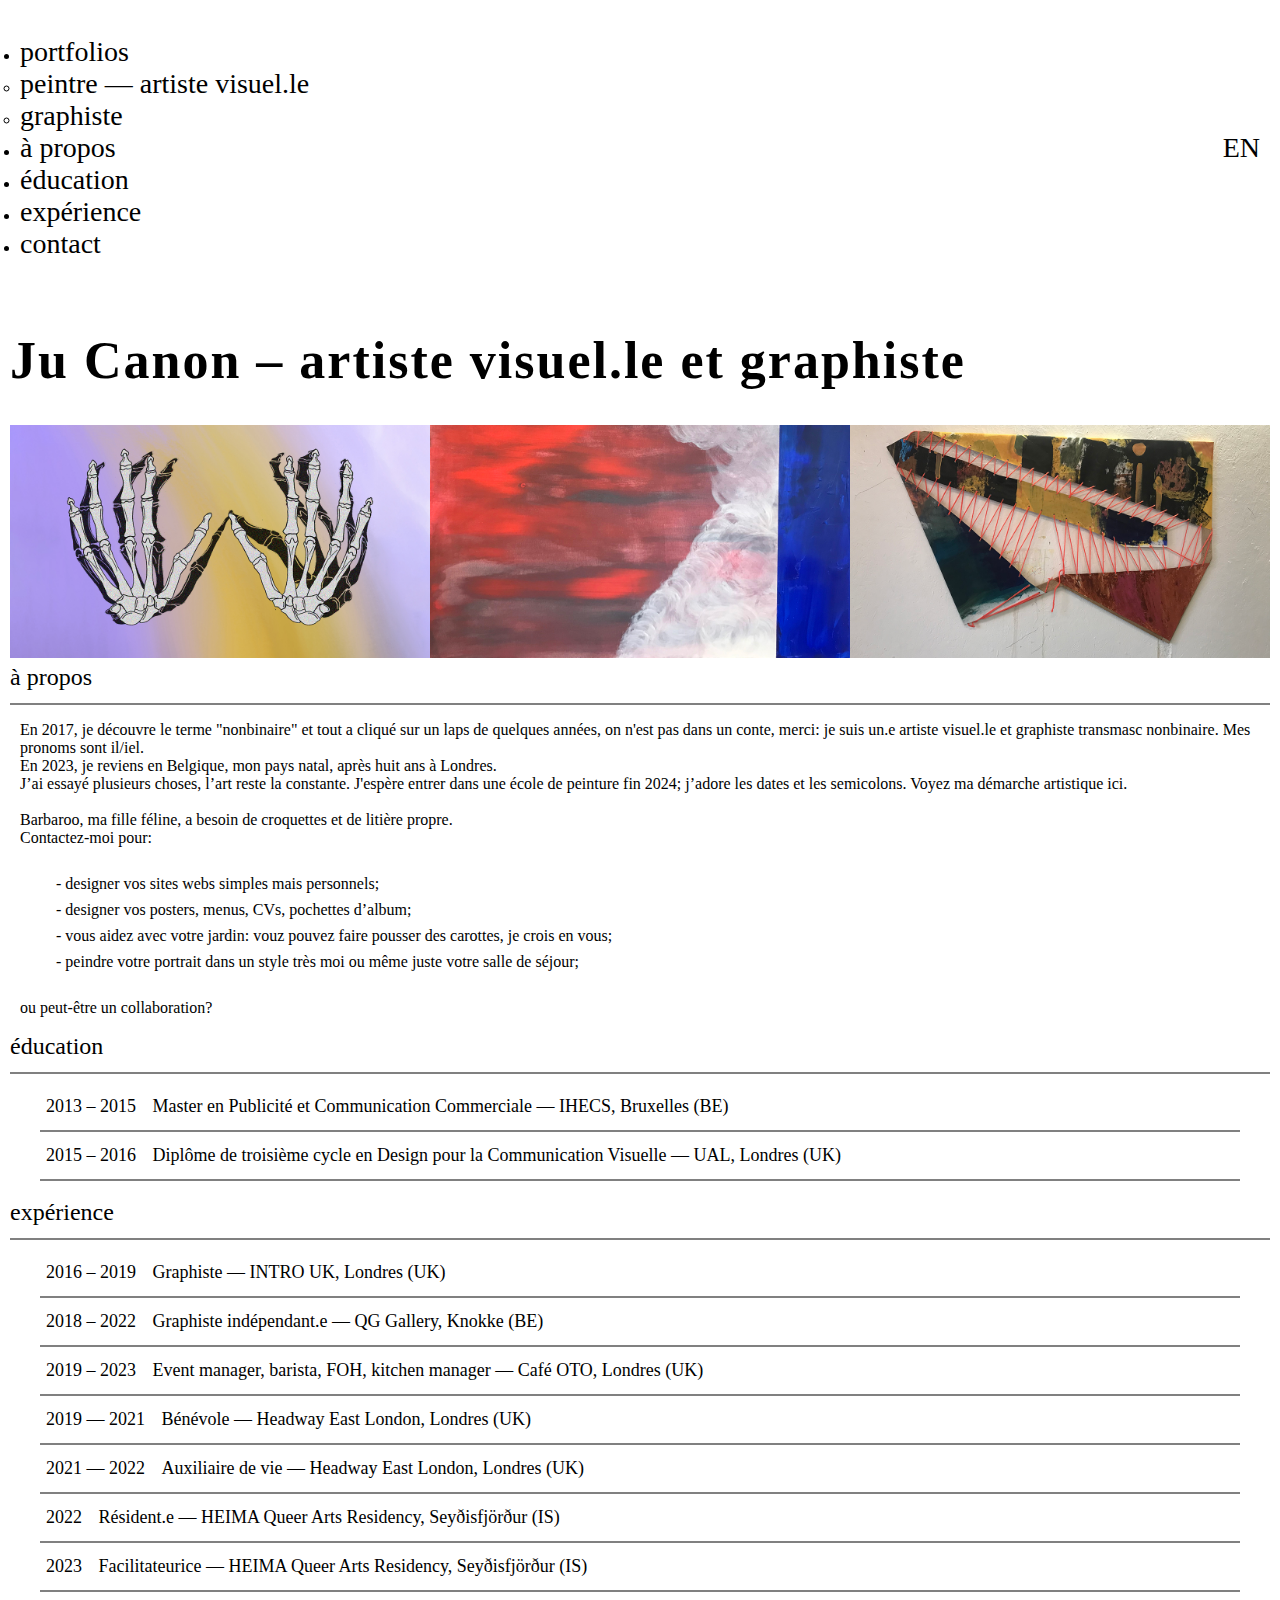
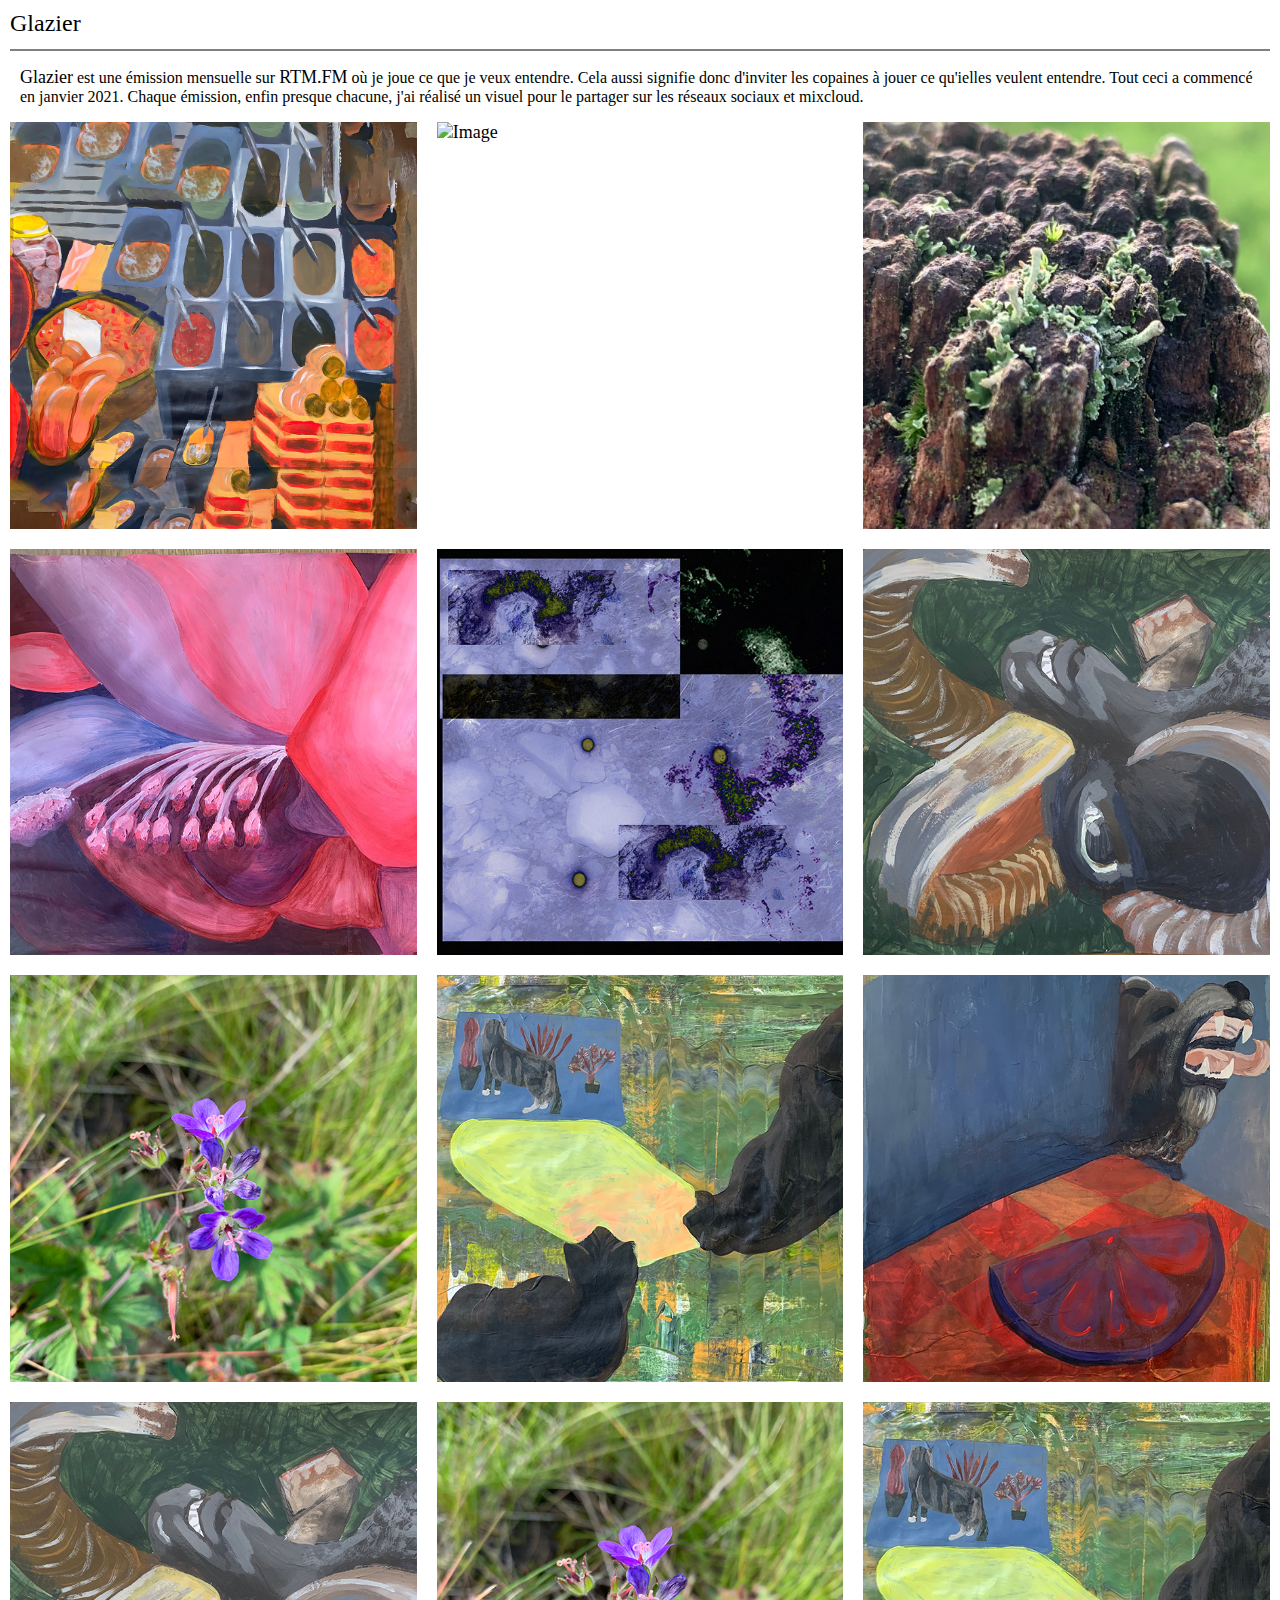
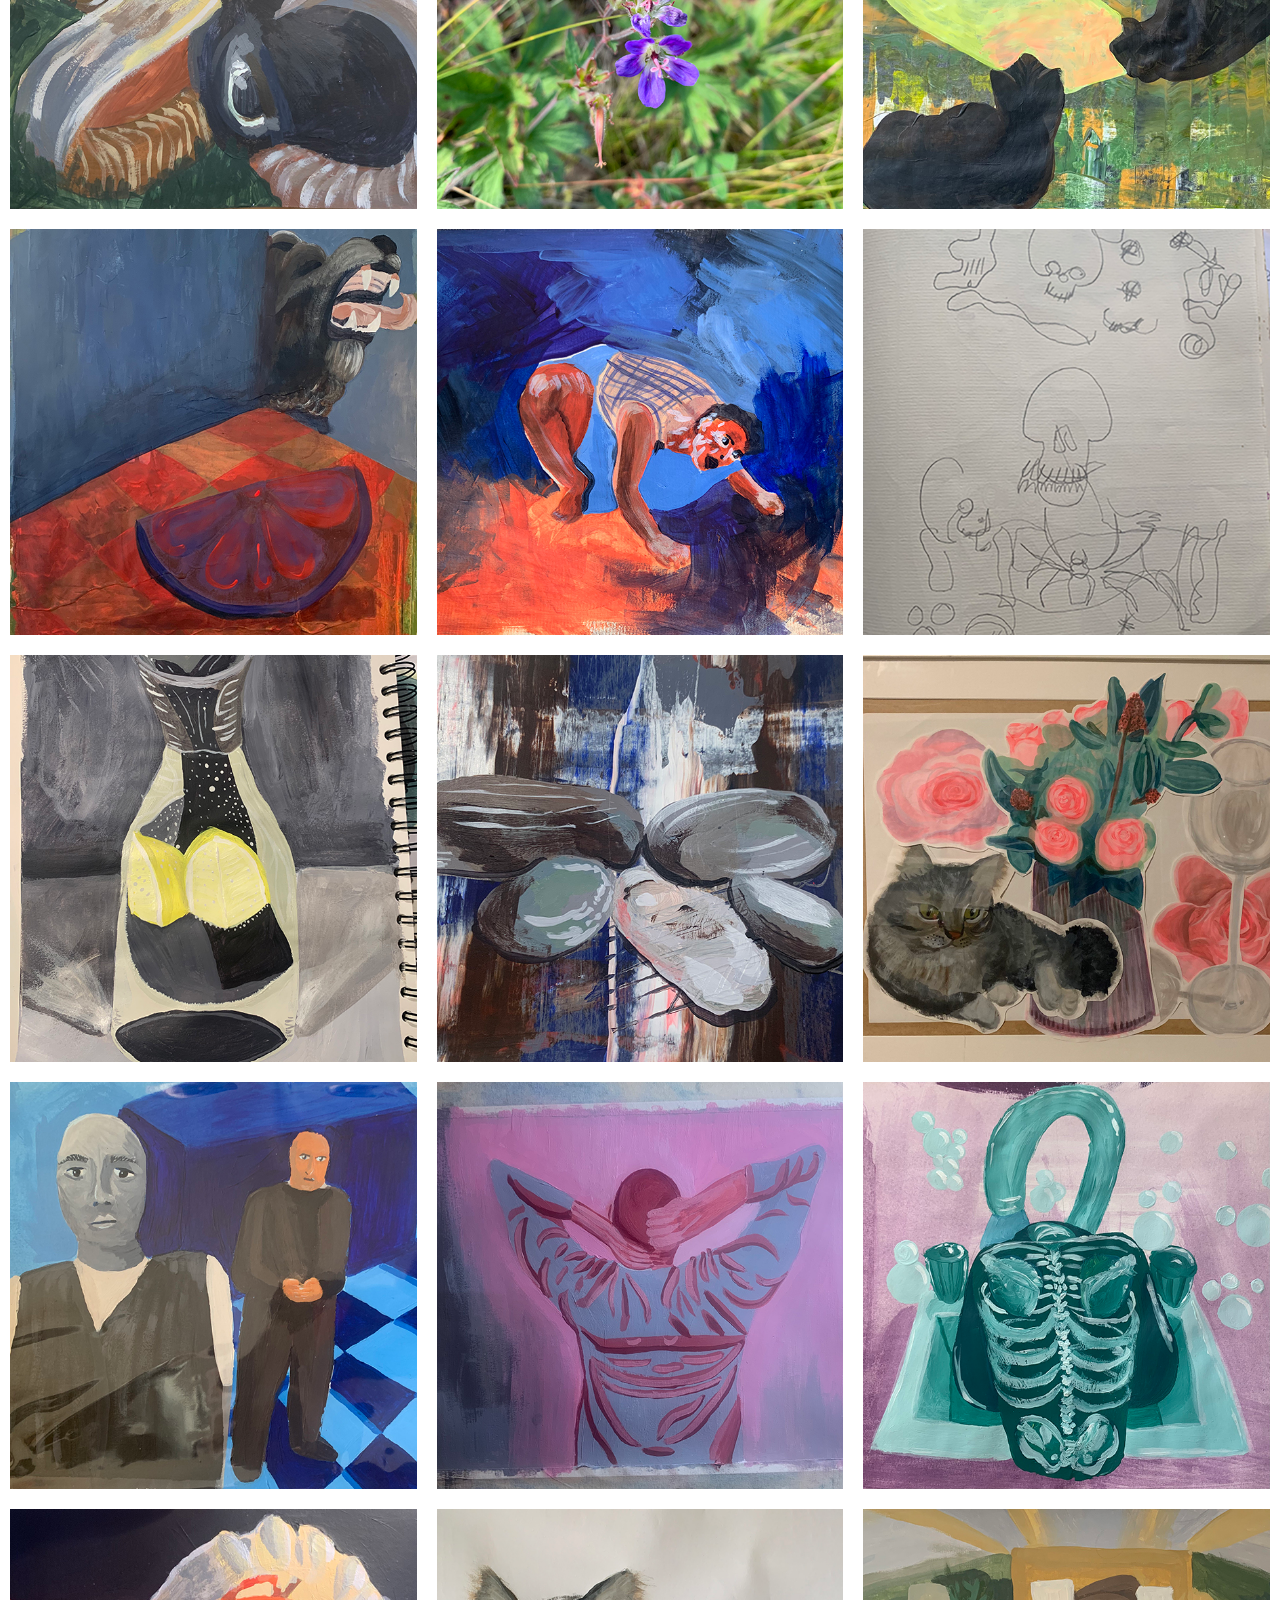
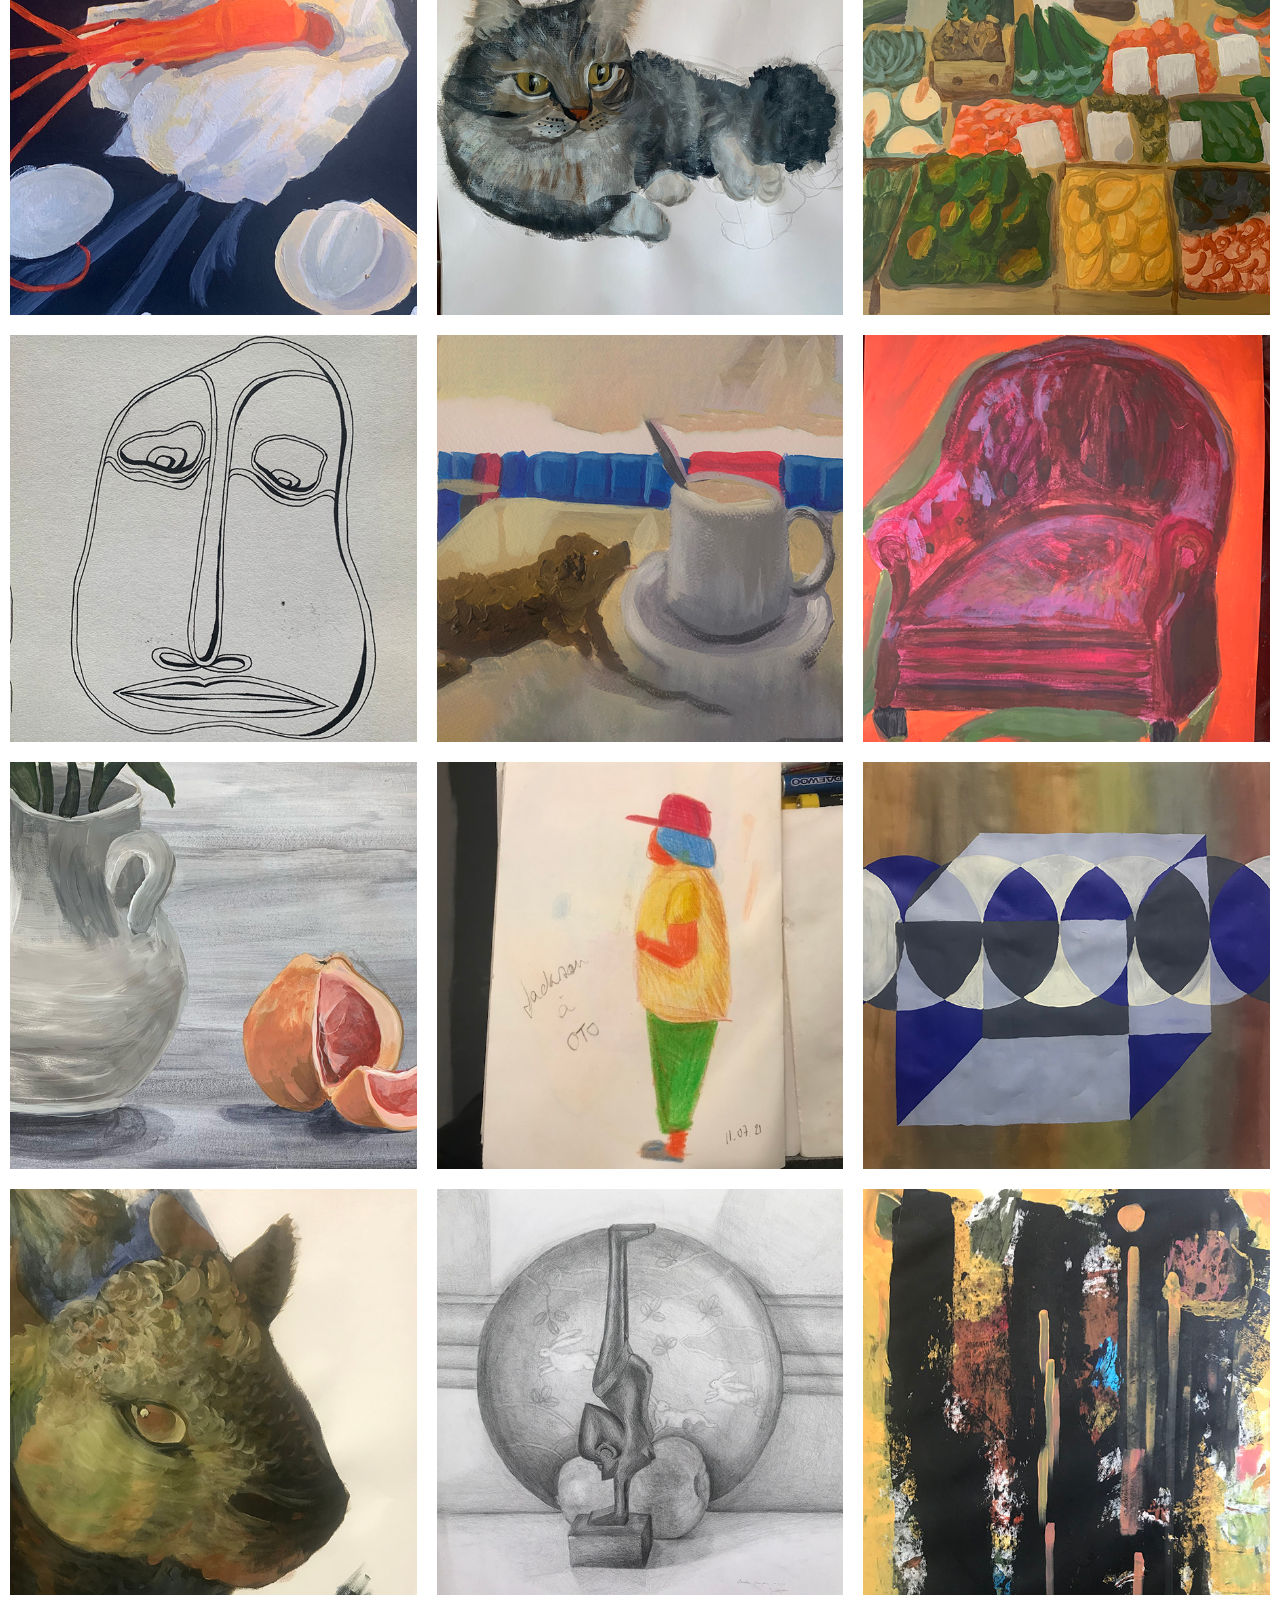
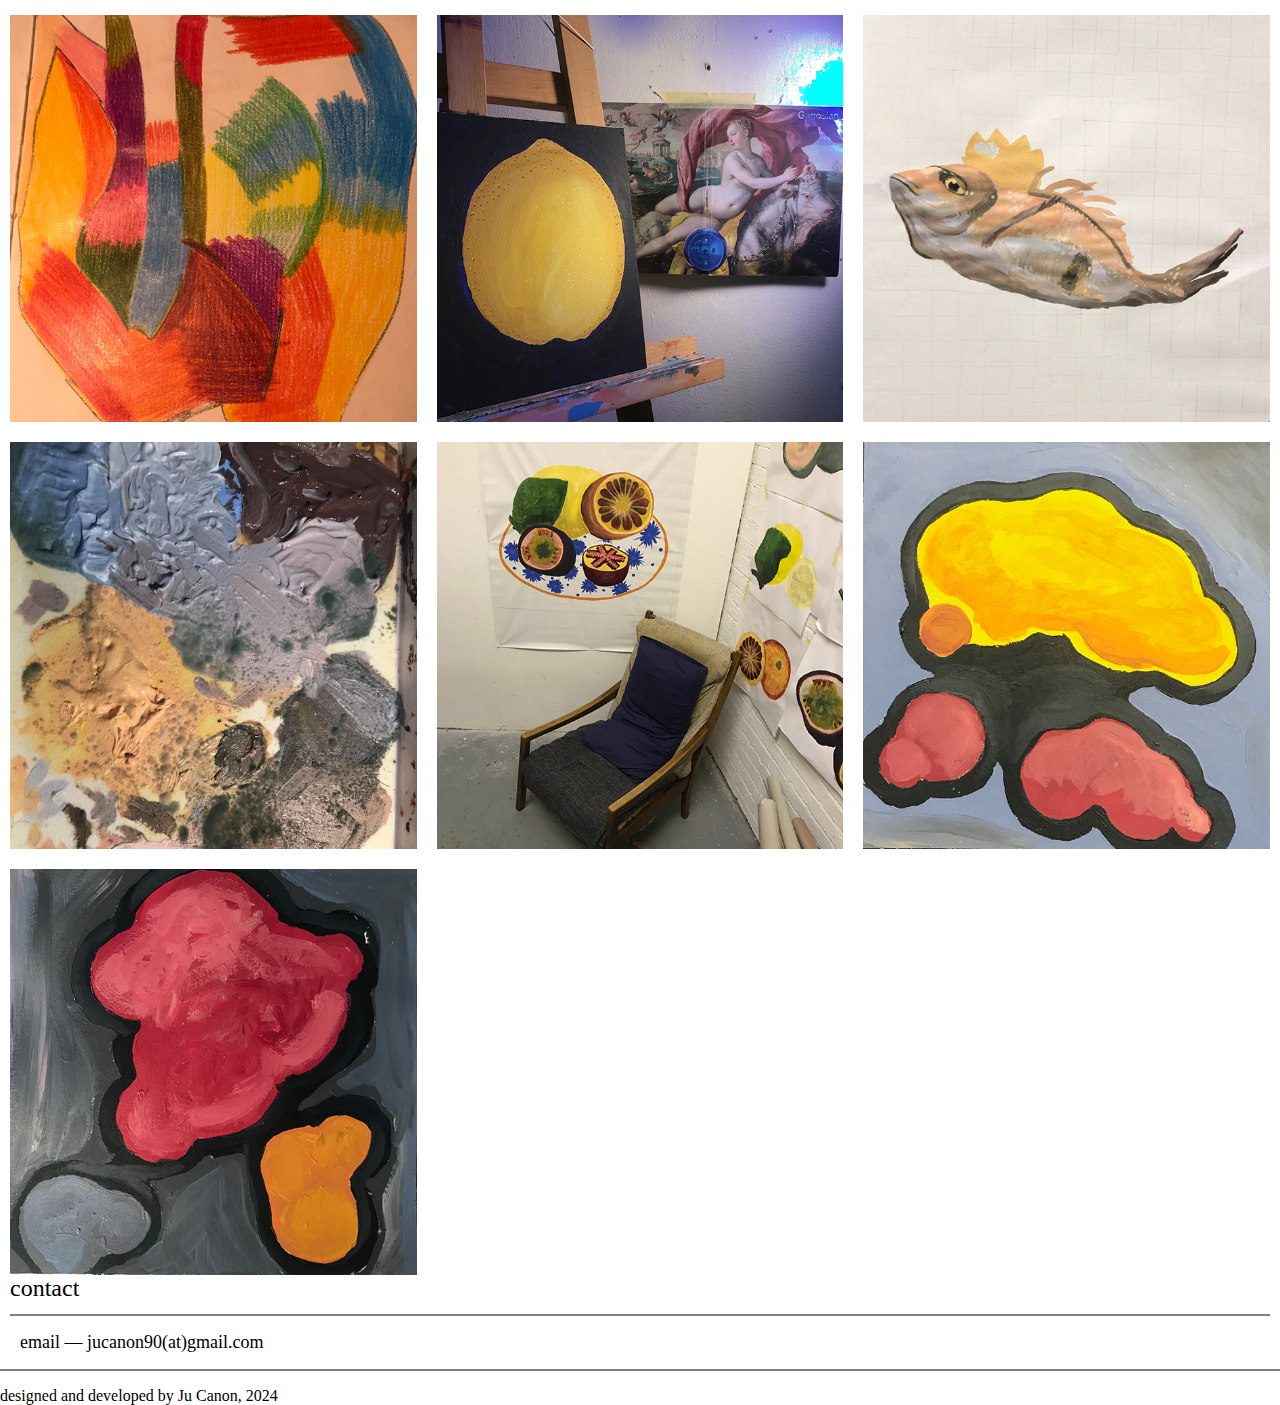
==== commit a903723e: "favicon" ====
--- a/index.html
+++ b/index.html
@@ -5,77 +5,67 @@
     <meta http-equiv="X-UA-Compatible" content="IE=edge" />
     <meta name="viewport" content="width=device-width, initial-scale=1.0" />
     <link href="Ju Canon CSS.css" rel="stylesheet" type="text/css" />
-    <title>Site Web de Ju Canon</title>
+    <title>Ju Canon</title>
+    <link rel="icon" href="favicon.png" type="image/x-icon">
   </head>
   <body>
-    <header>
-      <nav class="navbar">
-        <input id="menu-toggle" type="checkbox" />
-        <label class="menu-button-container" for="menu-toggle">
-          <div class="menu-button"></div>
-        </label>
-        <ul class="menu" id="menu">
-          <li>
-            <a href="#">portfolios</a>
-            <ul class="portfolio--links">
-              <li>
-                <a
-                  href="https://drive.google.com/file/d/1TP0iAJcThYShY0qNyKOMCxj-B4iKELyU/view?usp=drive_link"
-                  target="_blank"
-                  >peintre - artiste visuel.le</a
-                >
-              </li>
-              <li>
-                <a
-                  href="https://drive.google.com/file/d/1o4dYFBIWH87HnHa1xr8gxN1MifNeb2hx/view?usp=drive_link"
-                  target="_blank"
-                  >graphiste</a
-                >
-              </li>
-            </ul>
-          </li>
-          <li><a href="#apropos">à propos</a></li>
-          <li><a href="#education">éducation</a></li>
-          <li><a href="#experience">expérience</a></li>
-          <li><a href="#contact">contact</a></li>
-        </ul>
-        <a class="translated_version" href="index_en.html">EN</a>
-      </nav>
-      <h1>Ju Canon – artiste visuel.le et graphiste</h1>
-    </header>
+	<header>
+		<nav class="navbar">
+		  <ul>
+			<li>
+			  <a href="#">portfolios</a>
+			  <ul>
+				<li>
+				  <a href="https://drive.google.com/file/d/1TP0iAJcThYShY0qNyKOMCxj-B4iKELyU/view?usp=drive_link"
+					target="_blank">peintre — artiste visuel.le</a>
+				</li>
+				<li>
+				  <a href="https://drive.google.com/file/d/1o4dYFBIWH87HnHa1xr8gxN1MifNeb2hx/view?usp=drive_link"
+					target="_blank">graphiste</a>
+				</li>
+			  </ul>
+			</li>
+			<li><a href="#apropos">à propos</a></li>
+			<li><a href="#education">éducation</a></li>
+			<li><a href="#experience">expérience</a></li>
+			<li><a href="#contact">contact</a></li>
+      </ul>
+		  <a class="translated_version" href="index_EN.html">EN</a>
+		</nav>
+		<h1>Ju Canon – artiste visuel.le et graphiste</h1>
+	  </header>
     <section class="image-row">
       <div>
         <img
           class="image"
           src="pics/Hands2 homepage 1080x600.jpg"
-          alt="Mains"
+          alt="Hands"
         />
       </div>
       <div>
-        <img class="image" src="pics/Hell homepage 1080x600.jpg" alt="Enfer" />
+        <img class="image" src="pics/Hell homepage 1080x600.jpg" alt="Hell" />
       </div>
       <div>
         <img
           class="image"
           src="pics/Lace Up homepage 1080x600.jpg"
-          alt="Lacé"
+          alt="Laced Up"
         />
       </div>
     </section>
-    <section id="apropos">
+	<section id="apropos">
       <label for="section">à propos</label>
       <hr noshade />
       <article class="section">
         <p>
-          En 2017, je découvre le terme "nonbinaire" et tout a cliqué sur un
-          laps de quelques années, on n'est pas dans un conte, merci: je suis
+          En 2017, je découvre le terme "nonbinaire" et tout a cliqué sur un laps de quelques années, on n'est pas dans un conte, merci: je suis
           un.e artiste visuel.le et graphiste transmasc nonbinaire. Mes pronoms
           sont il/iel.<br />
           En 2023, je reviens en Belgique, mon pays natal, après huit ans à
           Londres.<br />
           J’ai essayé plusieurs choses, l’art reste la constante. J'espère
           entrer dans une école de peinture fin 2024; j’adore les dates et les
-          semicolons. Voyez ma démarche artistique ici.<br />
+          semicolons. Voyez ma démarche artistique ici.<br/>
           <br />
           Barbaroo, ma fille féline, a besoin de croquettes et de litière
           propre.<br />
@@ -158,33 +148,35 @@
       <hr noshade />
       <article>
         <p>
-          <a href="https://www.mixcloud.com/ju-canon/playlists/glazier-on-rtm/"
-            >Glazier</a
-          >
-          is a monthly show on
-          <a herf="https://rtm.fm/listen/glazier/">RTM.FM</a> where I play
-          whatever I want to listen to. It also means inviting friends to play
-          what they want to listen to. It all began in January 2023. Each time —
-          alsmot each time — I made a visual for the show for social media and
-          the RTM website.
+          <a href="https://www.mixcloud.com/ju-canon/playlists/glazier-on-rtm/">Glazier</a> est une émission mensuelle sur
+          <a herf="https://rtm.fm/listen/glazier/">RTM.FM</a> où je joue ce que
+          je veux entendre. Cela aussi signifie donc d'inviter les copaines à
+          jouer ce qu'ielles veulent entendre. Tout ceci a commencé en janvier
+          2021. Chaque émission, enfin presque chacune, j'ai réalisé un visuel
+          pour le partager sur les réseaux sociaux et mixcloud.
         </p>
       </article>
       <div class="image-container" id="imageContainer">
         <!-- Images will be dynamically added here using JavaScript -->
       </div>
-      <script src="gallery.js"></script>
+    <script src="gallery.js"></script>
     </section>
     <section id="contact">
       <label for="section">contact</label>
       <hr noshade />
       <article>
         <p>
-          <a href="mailto:jucanon90@gmail.com"
-            >email — jucanon90(at)gmail.com</a
-          >
+          <a href="mailto:jucanon90@gmail.com">email — jucanon90(at)gmail.com</a>
         </p>
       </article>
     </section>
-    <script src="hamburgerMenu.js"></script>
+    <footer>
+      <hr noshade />
+      <article>
+        <p>
+          designed and developed by Ju Canon, 2024
+        </p>
+      </article>
+    </section>
   </body>
 </html>
--- a/Ju Canon CSS.css
+++ b/Ju Canon CSS.css
@@ -31,6 +31,7 @@
 .menu {
   display: flex;
   flex-direction: row;
+  flex-wrap: wrap;
   list-style-type: none;
   margin: 0;
 }
@@ -90,42 +91,37 @@
 }
 
 .portfolio--links {
+  width: 100%;
   display: none;
   position: absolute;
-  flex-direction: column;
-}
-.menu > li:hover .portfolio--links {
-  display: flex;
-}
-.translated_version {
-  text-decoration: none;
-  font-size: 28px;
-  color: black;
-}
-nav ul {
-  padding: 0;
-}
-nav ul li a {
-  color: black;
-  text-decoration: none;
-  font-size: 28px;
-}
-nav ul li a:hover {
-  color: darkslategrey;
-}
-
+  flex-direction: row;
+  gap: 2em;
+}
 .portfolio--links > li {
   background-color: white;
   text-align: center;
   list-style-type: none;
 }
-.portfolio--links > li:first-child {
-  border-top-left-radius: 8px;
-  border-top-right-radius: 8px;
-}
-.portfolio--links > li:last-child {
-  border-bottom-left-radius: 8px;
-  border-bottom-right-radius: 8px;
+.menu > li:hover .portfolio--links {
+  display: flex;
+  text-shadow: #fc0 0px 0 20px;
+}
+
+.translated_version {
+  text-decoration: none;
+  font-size: 28px;
+  color: black;
+}
+nav ul {
+  padding: 0;
+}
+nav ul li a {
+  color: black;
+  text-decoration: none;
+  font-size: 28px;
+}
+nav ul li a:hover {
+  color: darkslategrey;
 }
 
 h1 {
@@ -209,12 +205,12 @@
     position: absolute;
     top: 15px;
     margin-top: 50px;
-    left: 10px;
+    left: 0;
     flex-direction: column;
-    width: 50%;
+    width: 100%;
     justify-content: center;
     align-items: center;
-    background-color: white;
+    background-color: rgb(255, 255, 255);
   }
 
   /* unfolded h. menu li */
@@ -228,7 +224,6 @@
 
   /* folded menu  */
   #menu-toggle:checked ~ .menu li {
-    border: 1px solid #333;
     height: 3em;
     padding: 0.5em;
     transition: height 400ms cubic-bezier(0.23, 1, 0.32, 1);
@@ -241,23 +236,8 @@
     width: 100%;
   }
 
-  /* apply border radius to first / last li element and parent container */
-  .menu {
-    border-radius: 8px;
-  }
-  .menu > li:first-child {
-    border-top-left-radius: 8px;
-    border-top-right-radius: 8px;
-  }
-  .menu > li:last-child {
-    border-bottom-left-radius: 8px;
-    border-bottom-right-radius: 8px;
-  }
-  .menu > li:hover .portfolio--links {
-    display: block;
-  }
   .portfolio--links {
-    width: inherit;
-    left: 200px;
-  }
-}
+    flex-direction: column;
+    gap: 0;
+  }
+}
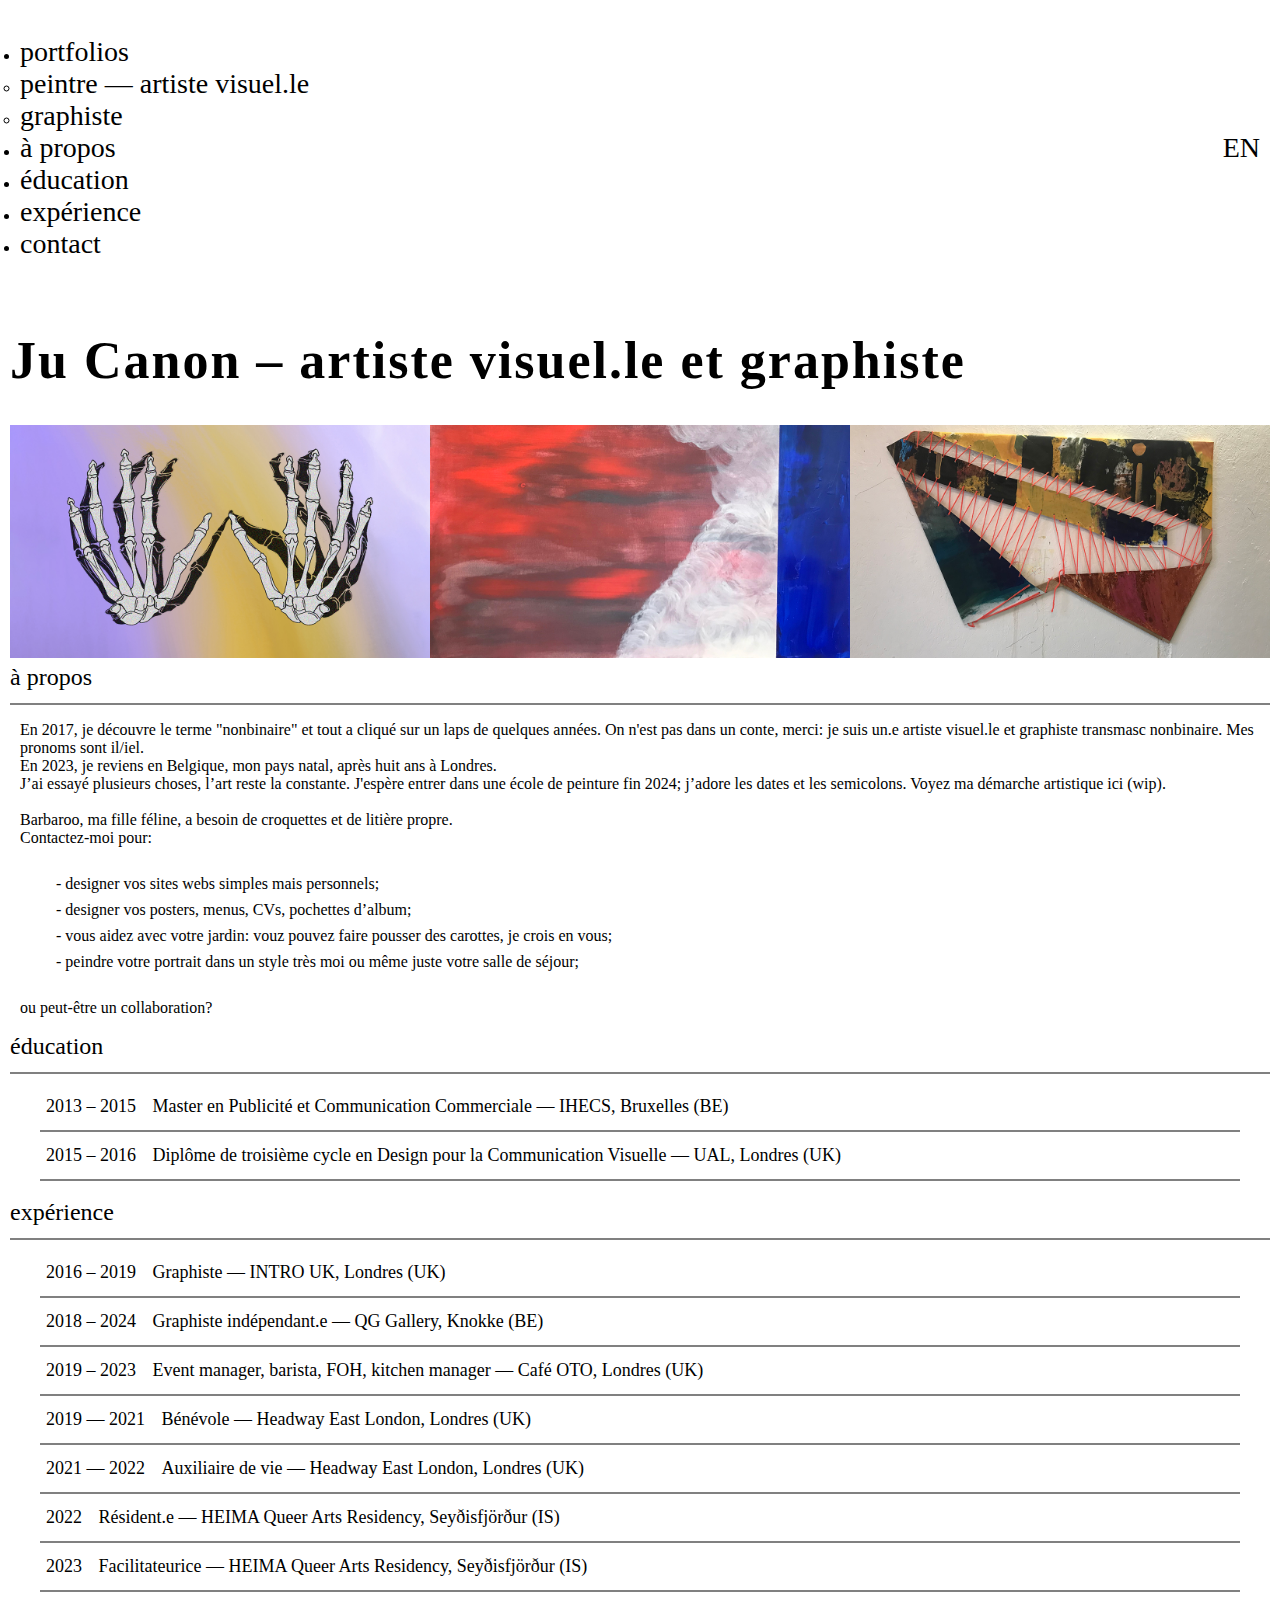
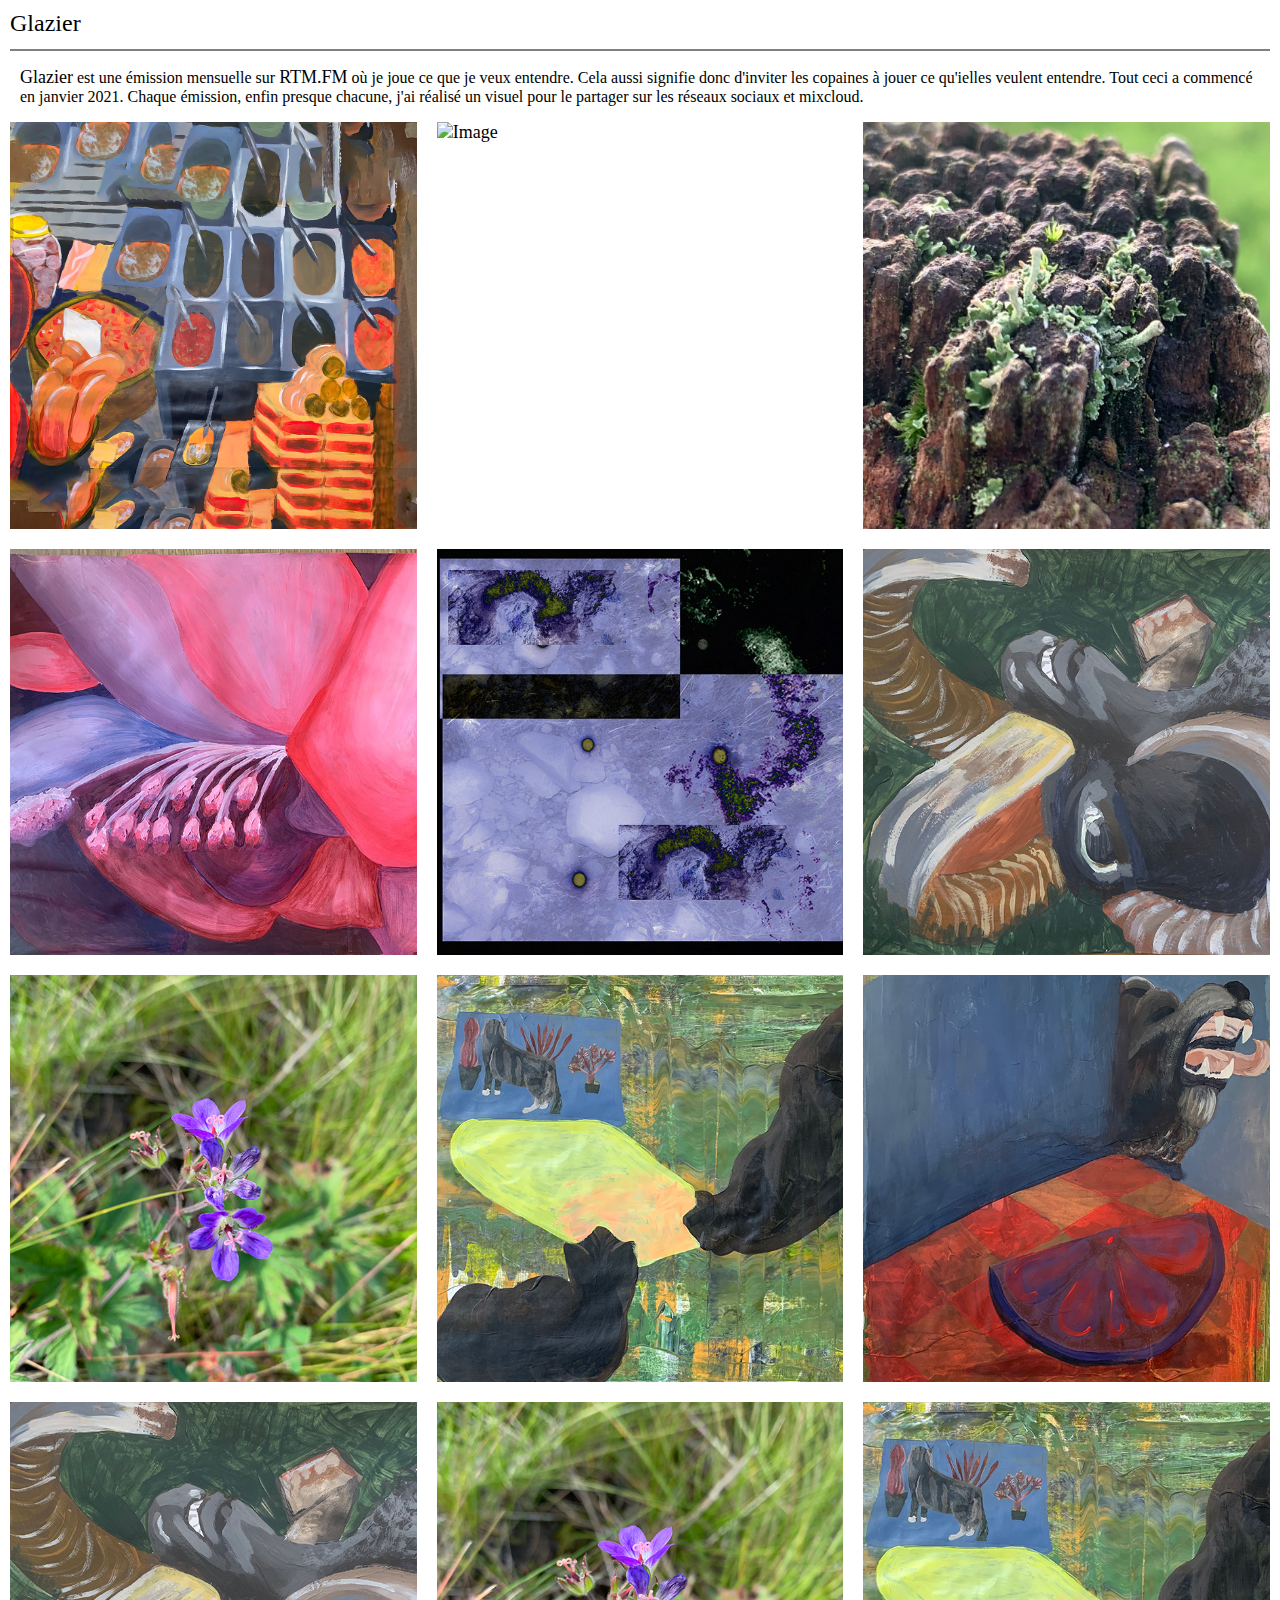
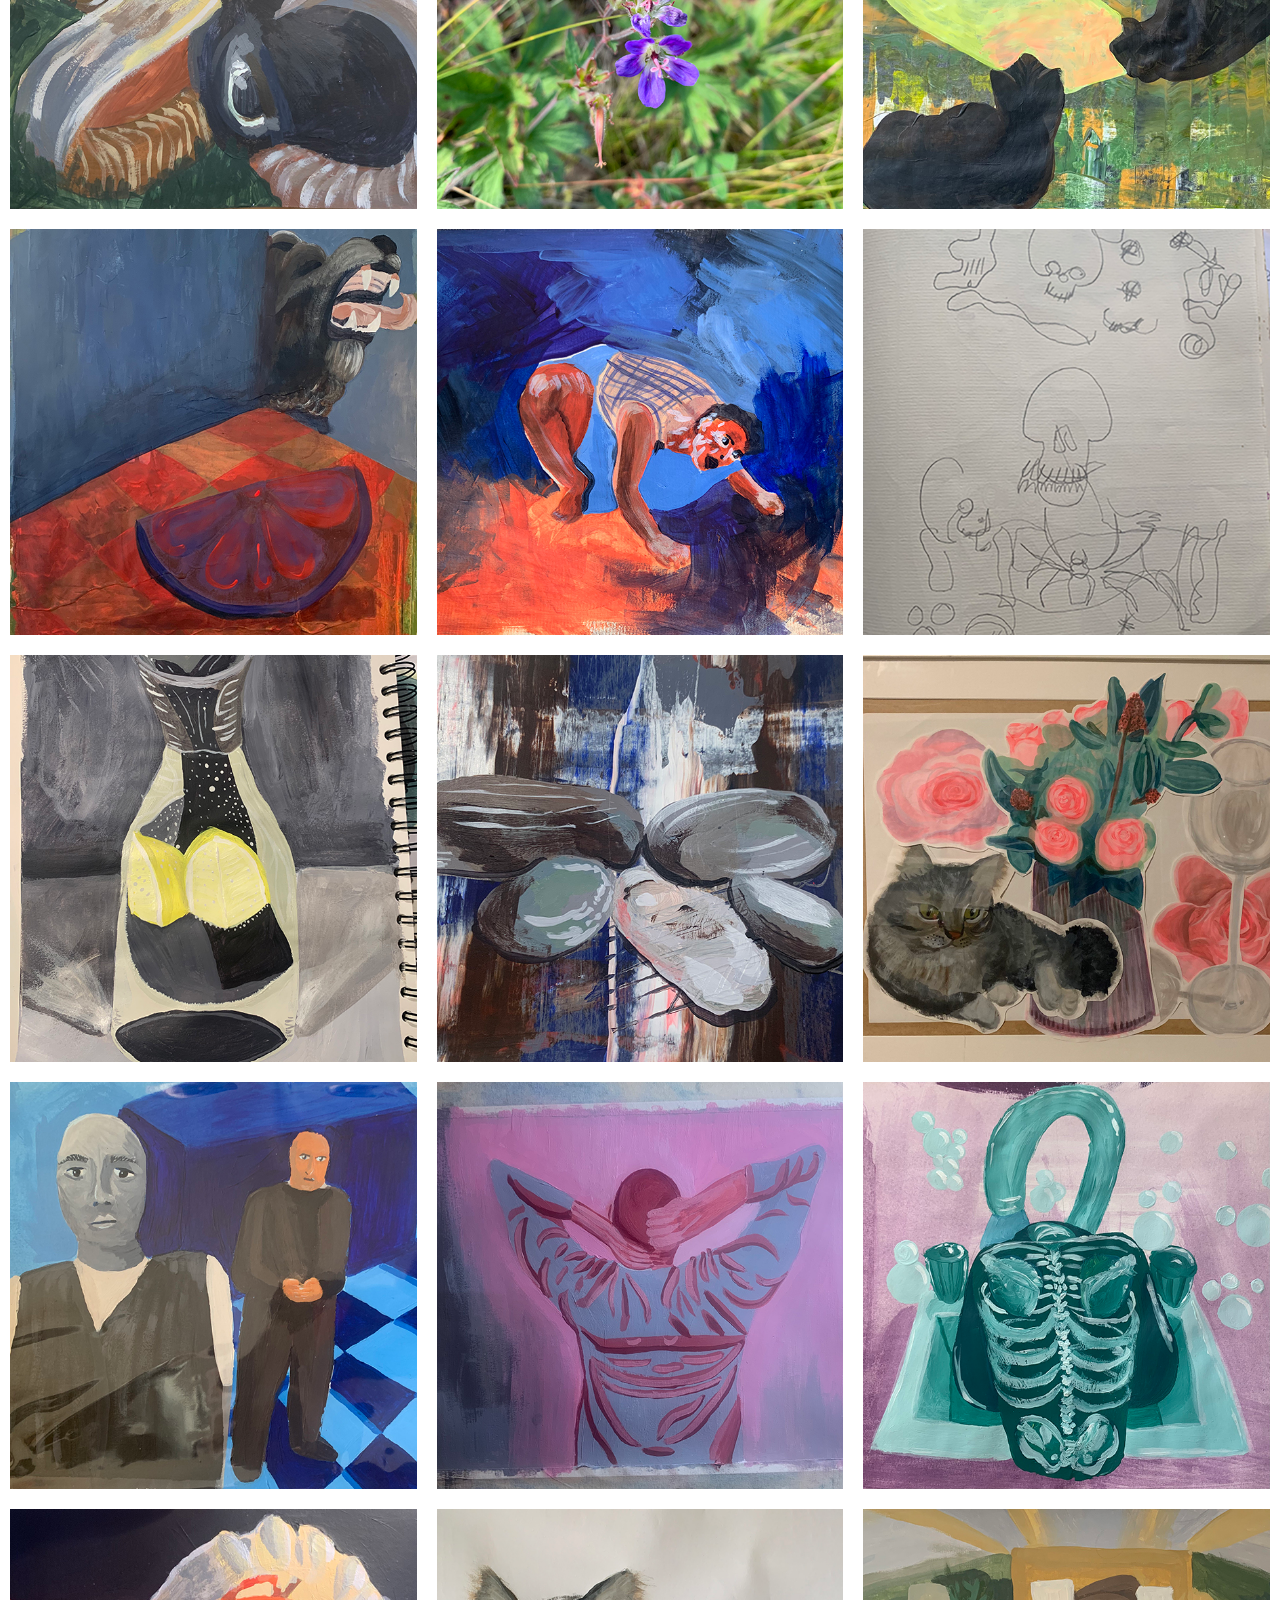
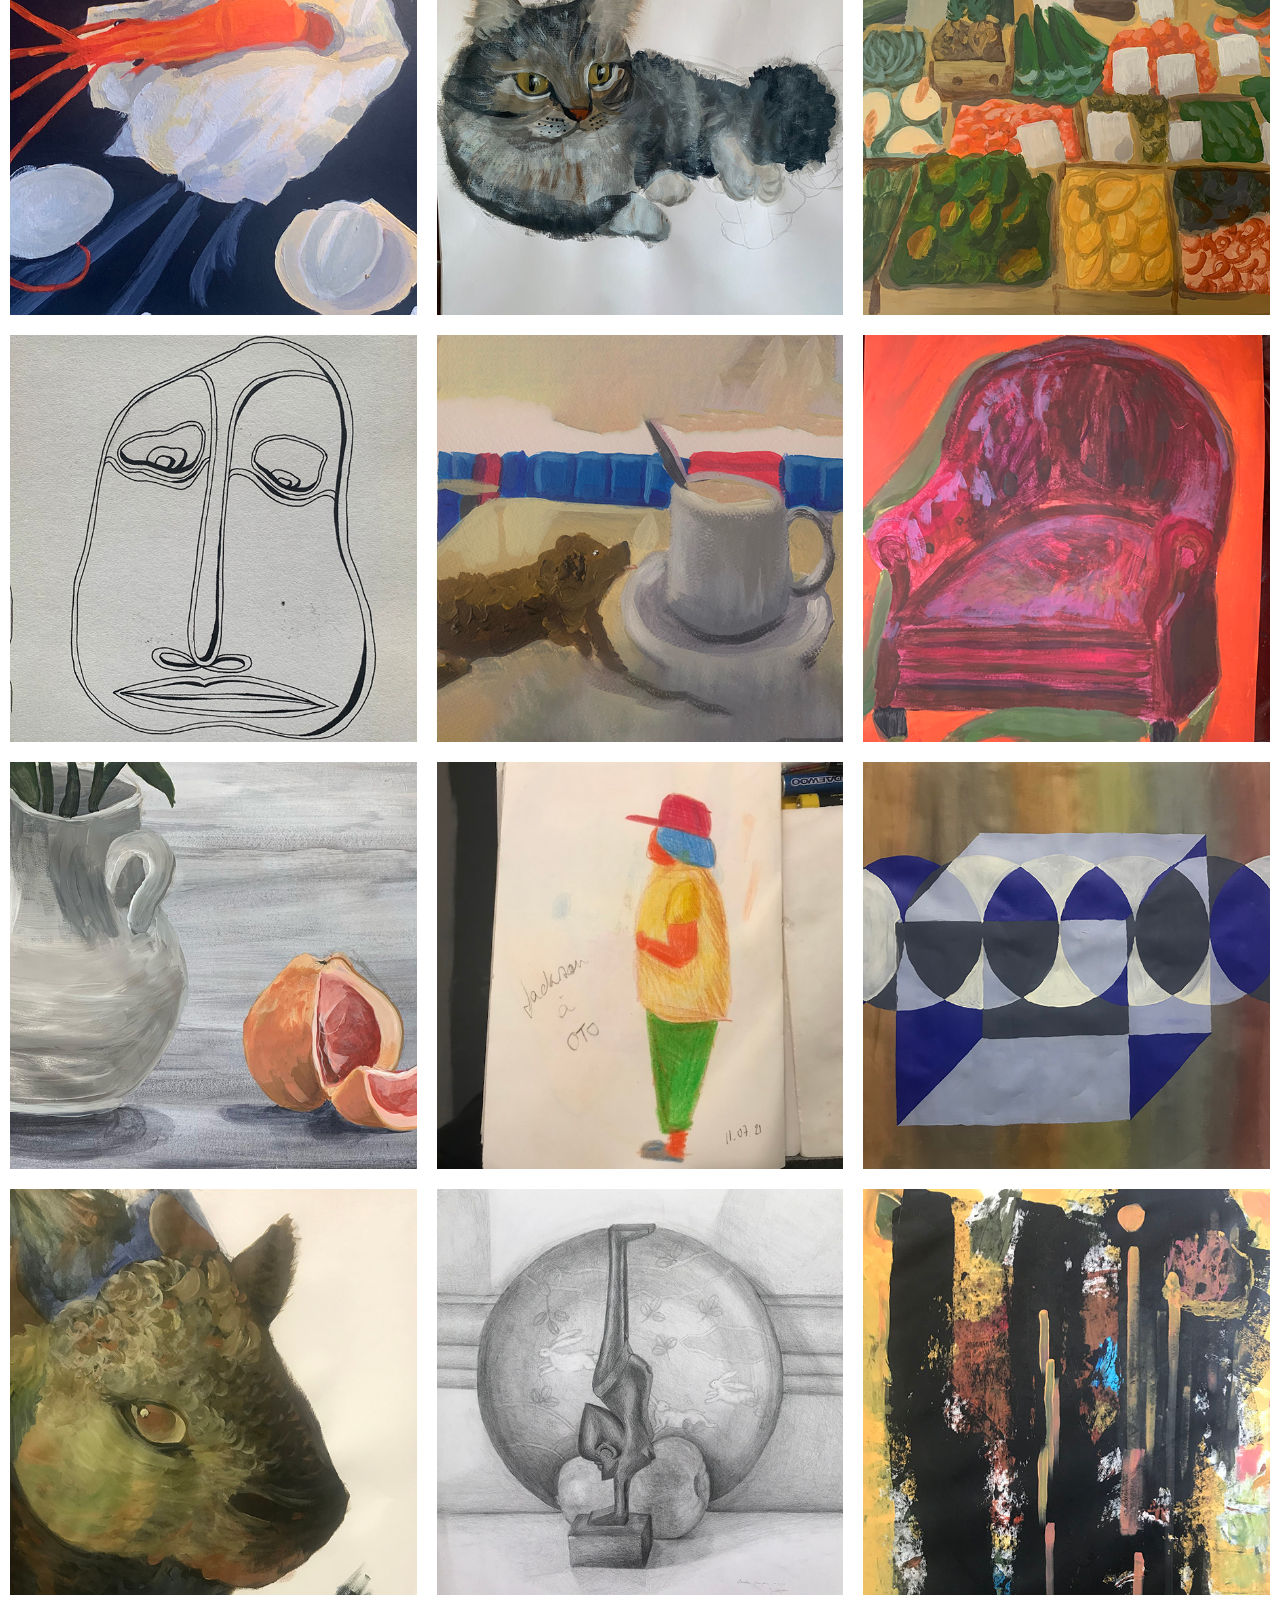
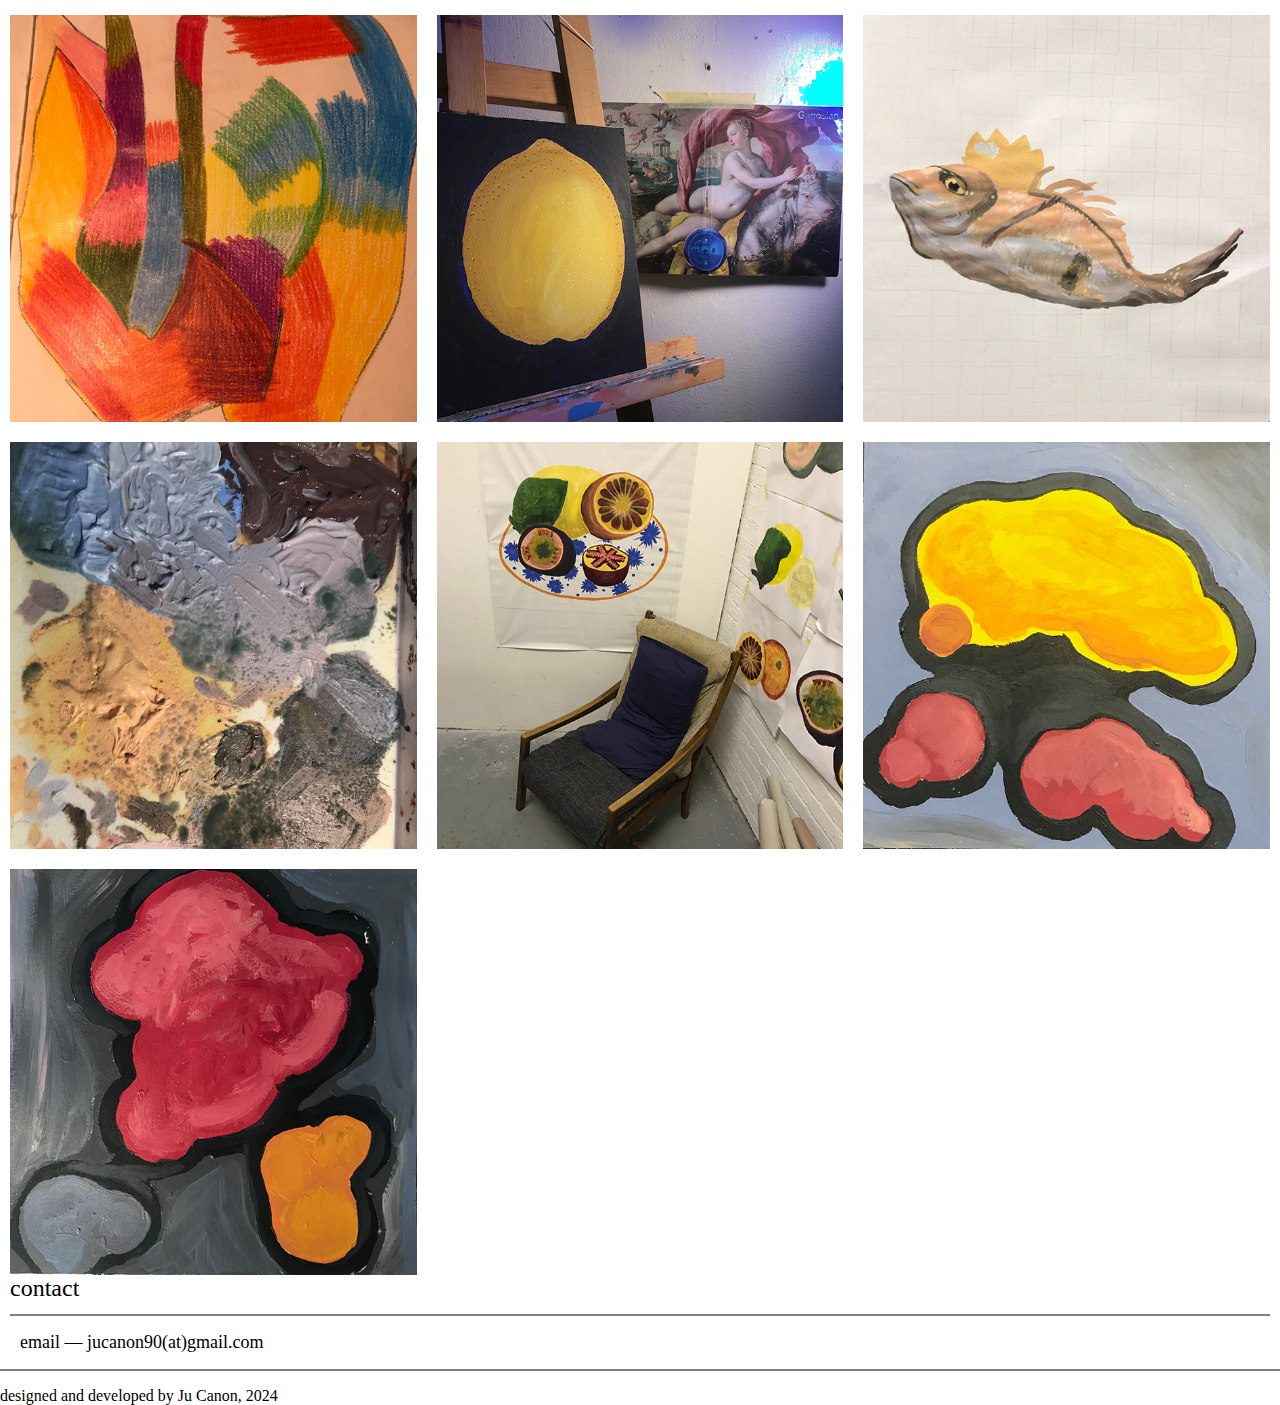
==== commit 27c68170: "index upadates" ====
--- a/index.html
+++ b/index.html
@@ -58,14 +58,14 @@
       <hr noshade />
       <article class="section">
         <p>
-          En 2017, je découvre le terme "nonbinaire" et tout a cliqué sur un laps de quelques années, on n'est pas dans un conte, merci: je suis
+          En 2017, je découvre le terme "nonbinaire" et tout a cliqué sur un laps de quelques années. On n'est pas dans un conte, merci: je suis
           un.e artiste visuel.le et graphiste transmasc nonbinaire. Mes pronoms
           sont il/iel.<br />
           En 2023, je reviens en Belgique, mon pays natal, après huit ans à
           Londres.<br />
           J’ai essayé plusieurs choses, l’art reste la constante. J'espère
           entrer dans une école de peinture fin 2024; j’adore les dates et les
-          semicolons. Voyez ma démarche artistique ici.<br/>
+          semicolons. Voyez ma démarche artistique ici (wip).<br/>
           <br />
           Barbaroo, ma fille féline, a besoin de croquettes et de litière
           propre.<br />
@@ -113,7 +113,7 @@
         <li class="smalllist">2016 – 2019</li>
         <li class="smalllist">Graphiste — INTRO UK, Londres (UK)</li>
         <hr class="smallhr" noshade />
-        <li class="smalllist">2018 – 2022</li>
+        <li class="smalllist">2018 – 2024</li>
         <li class="smalllist">
           Graphiste indépendant.e — QG Gallery, Knokke (BE)
         </li>
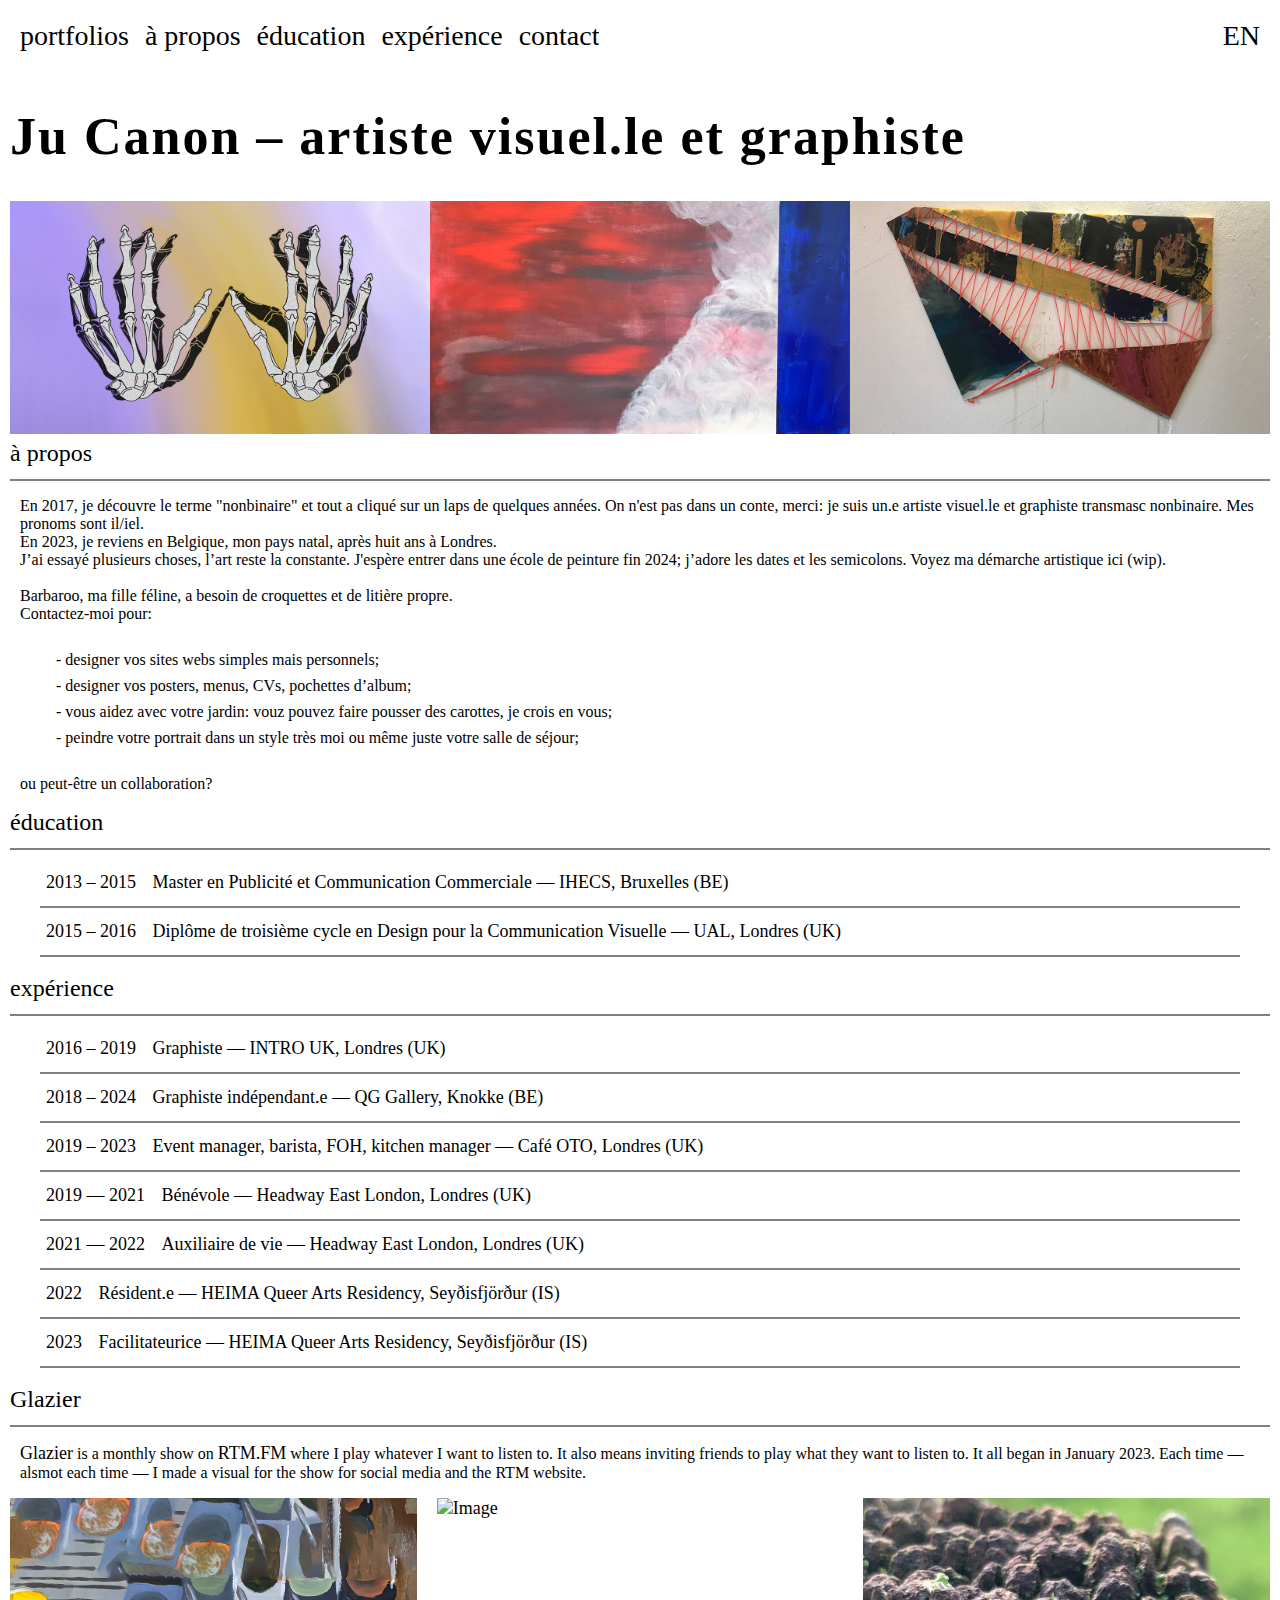
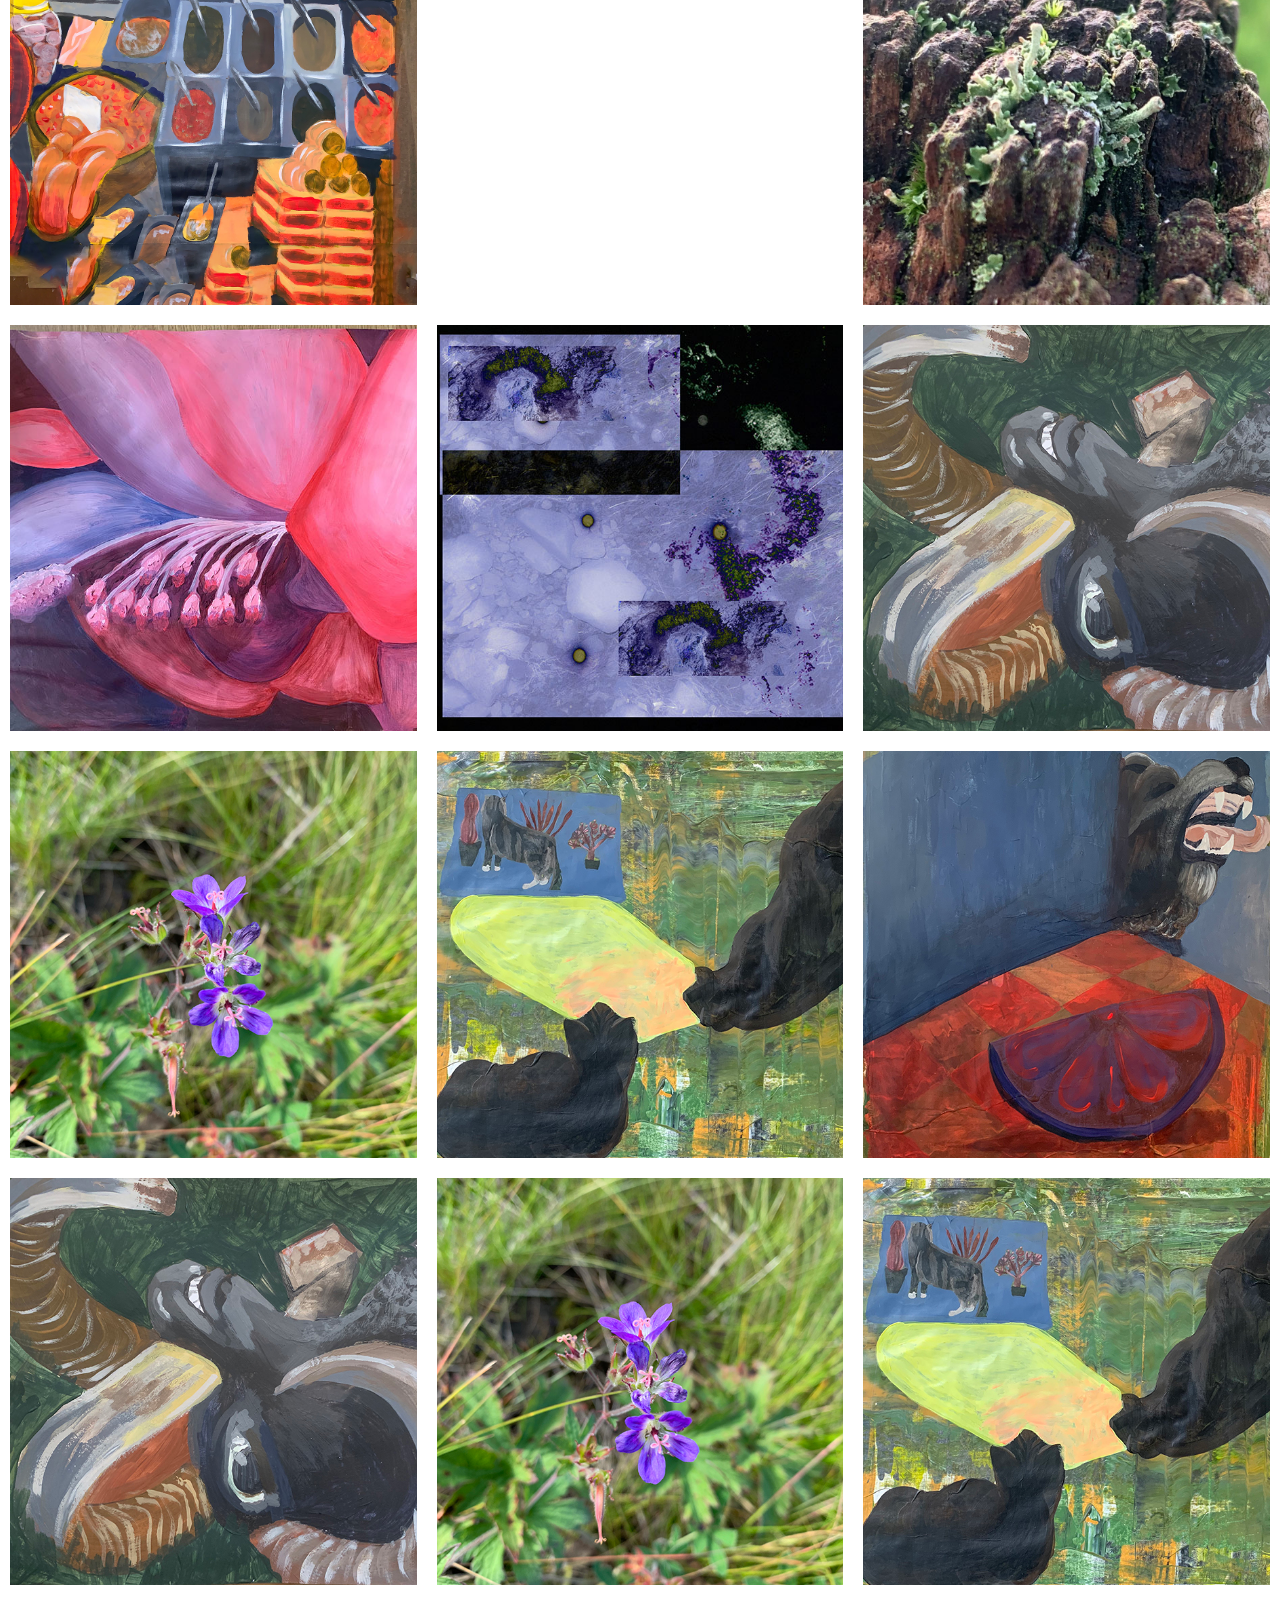
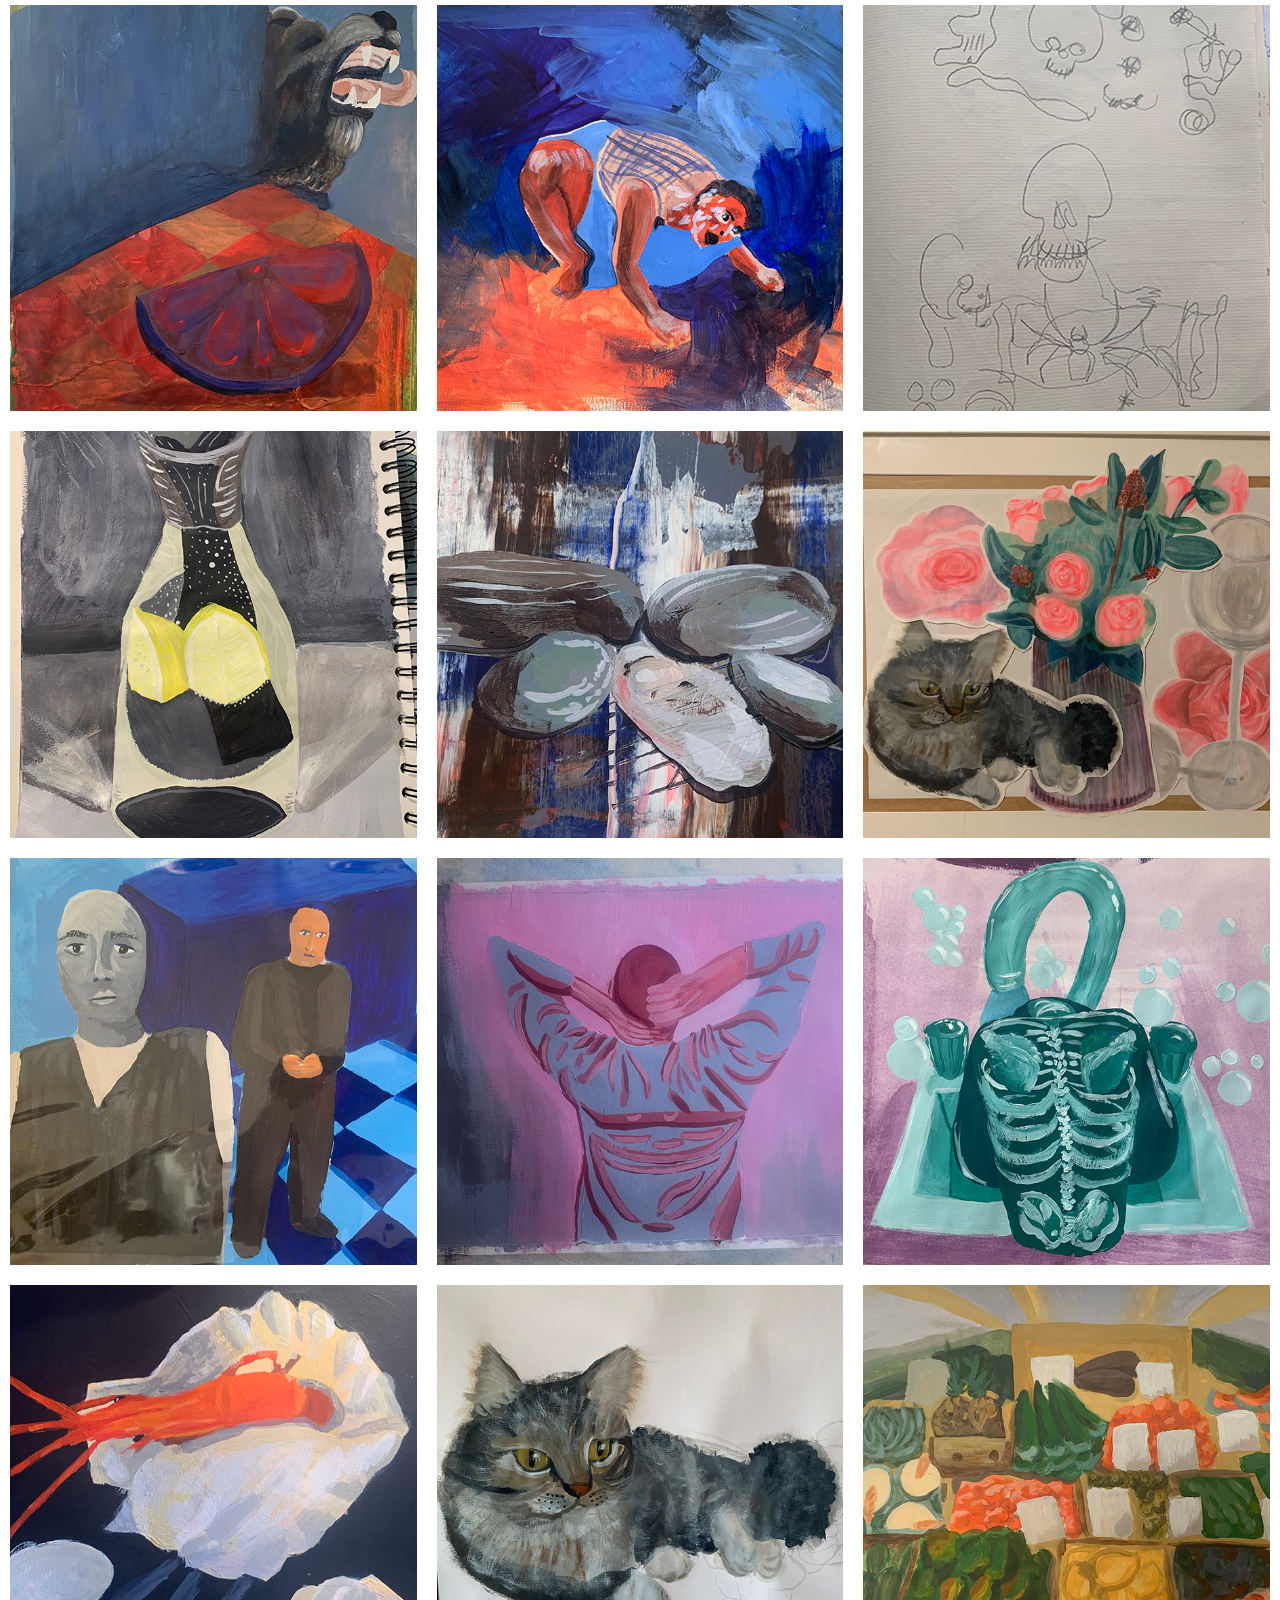
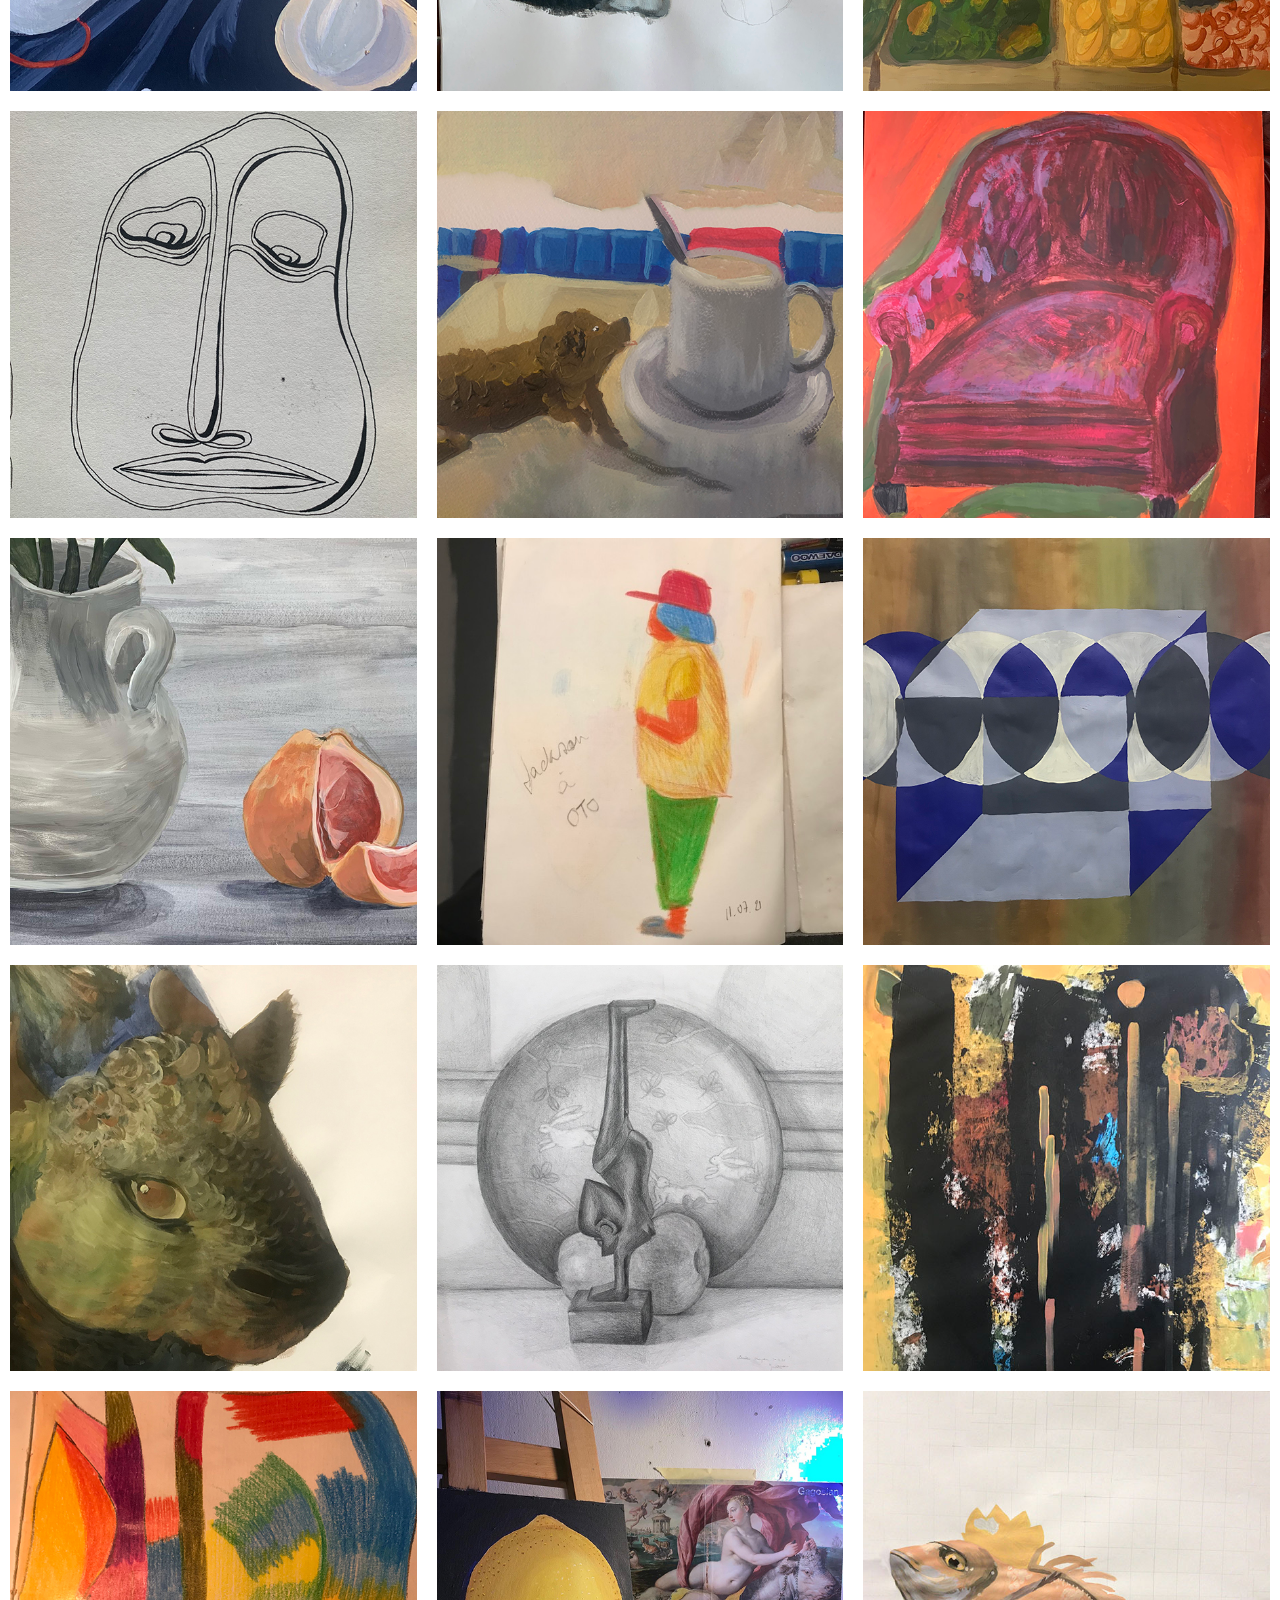
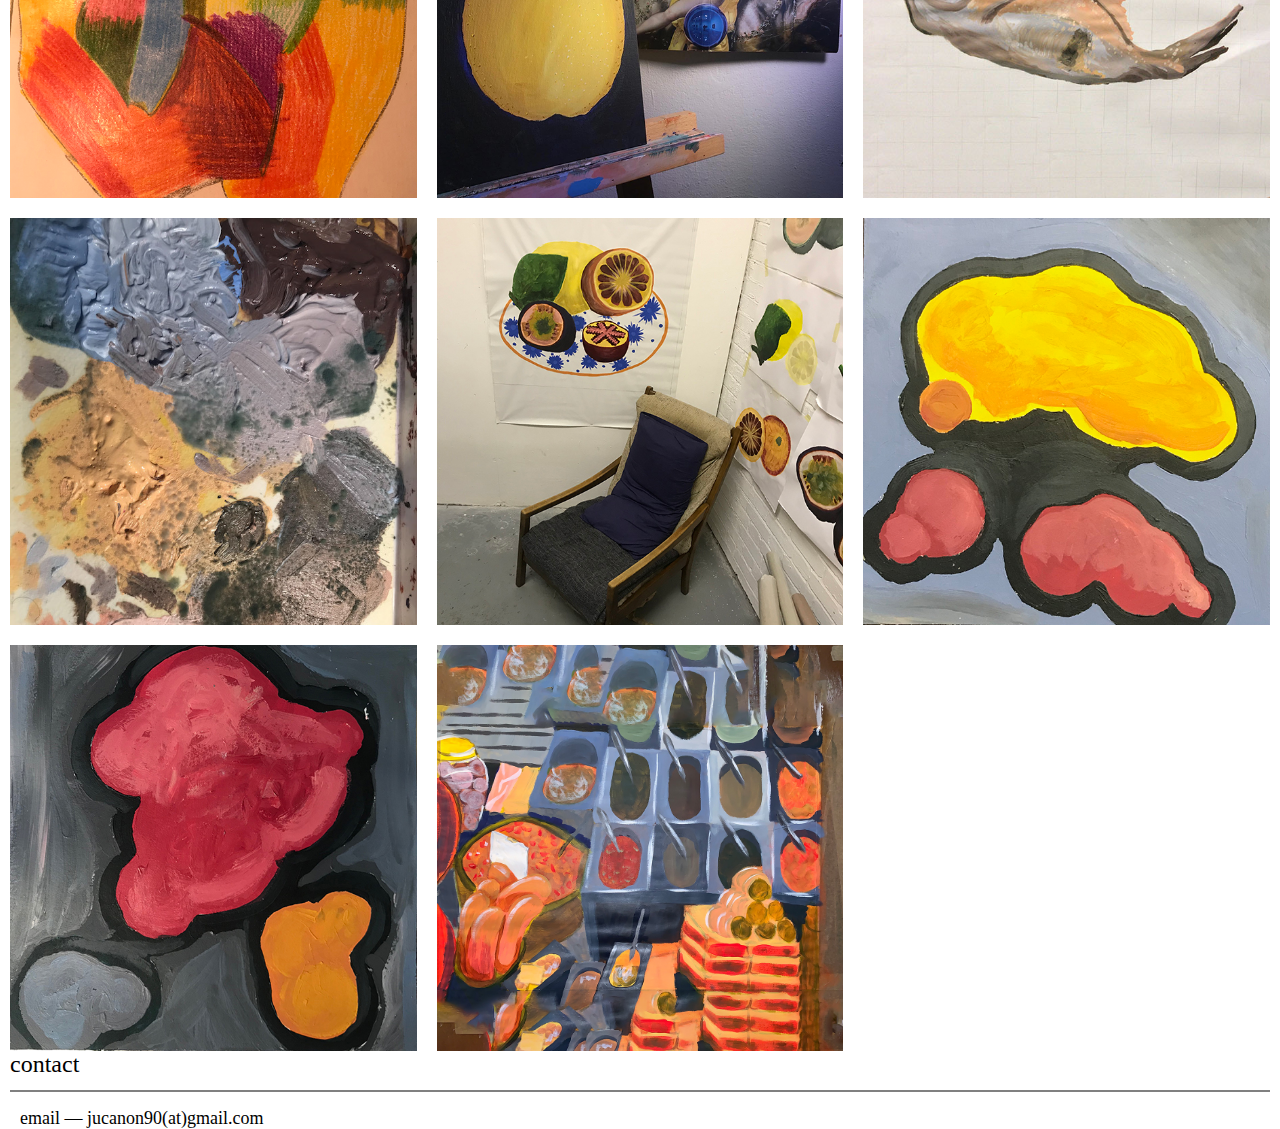
==== commit 17c129b6: "Merge branch 'main' of https://github.com/CnnJu/artistwebsite into latestsave" ====
--- a/index.html
+++ b/index.html
@@ -9,51 +9,61 @@
     <link rel="icon" href="favicon.png" type="image/x-icon">
   </head>
   <body>
-	<header>
-		<nav class="navbar">
-		  <ul>
-			<li>
-			  <a href="#">portfolios</a>
-			  <ul>
-				<li>
-				  <a href="https://drive.google.com/file/d/1TP0iAJcThYShY0qNyKOMCxj-B4iKELyU/view?usp=drive_link"
-					target="_blank">peintre — artiste visuel.le</a>
-				</li>
-				<li>
-				  <a href="https://drive.google.com/file/d/1o4dYFBIWH87HnHa1xr8gxN1MifNeb2hx/view?usp=drive_link"
-					target="_blank">graphiste</a>
-				</li>
-			  </ul>
-			</li>
-			<li><a href="#apropos">à propos</a></li>
-			<li><a href="#education">éducation</a></li>
-			<li><a href="#experience">expérience</a></li>
-			<li><a href="#contact">contact</a></li>
-      </ul>
-		  <a class="translated_version" href="index_EN.html">EN</a>
-		</nav>
-		<h1>Ju Canon – artiste visuel.le et graphiste</h1>
-	  </header>
+    <header>
+      <nav class="navbar">
+        <input id="menu-toggle" type="checkbox" />
+        <label class="menu-button-container" for="menu-toggle">
+          <div class="menu-button"></div>
+        </label>
+        <ul class="menu" id="menu">
+          <li>
+            <a href="#">portfolios</a>
+            <ul class="portfolio--links">
+              <li>
+                <a
+                  href="https://drive.google.com/file/d/1TP0iAJcThYShY0qNyKOMCxj-B4iKELyU/view?usp=drive_link"
+                  target="_blank"
+                  >peintre - artiste visuel.le</a
+                >
+              </li>
+              <li>
+                <a
+                  href="https://drive.google.com/file/d/1o4dYFBIWH87HnHa1xr8gxN1MifNeb2hx/view?usp=drive_link"
+                  target="_blank"
+                  >graphiste</a
+                >
+              </li>
+            </ul>
+          </li>
+          <li><a href="#apropos">à propos</a></li>
+          <li><a href="#education">éducation</a></li>
+          <li><a href="#experience">expérience</a></li>
+          <li><a href="#contact">contact</a></li>
+        </ul>
+        <a class="translated_version" href="index_en.html">EN</a>
+      </nav>
+      <h1>Ju Canon – artiste visuel.le et graphiste</h1>
+    </header>
     <section class="image-row">
       <div>
         <img
           class="image"
           src="pics/Hands2 homepage 1080x600.jpg"
-          alt="Hands"
+          alt="Mains"
         />
       </div>
       <div>
-        <img class="image" src="pics/Hell homepage 1080x600.jpg" alt="Hell" />
+        <img class="image" src="pics/Hell homepage 1080x600.jpg" alt="Enfer" />
       </div>
       <div>
         <img
           class="image"
           src="pics/Lace Up homepage 1080x600.jpg"
-          alt="Laced Up"
+          alt="Lacé"
         />
       </div>
     </section>
-	<section id="apropos">
+    <section id="apropos">
       <label for="section">à propos</label>
       <hr noshade />
       <article class="section">
@@ -148,35 +158,33 @@
       <hr noshade />
       <article>
         <p>
-          <a href="https://www.mixcloud.com/ju-canon/playlists/glazier-on-rtm/">Glazier</a> est une émission mensuelle sur
-          <a herf="https://rtm.fm/listen/glazier/">RTM.FM</a> où je joue ce que
-          je veux entendre. Cela aussi signifie donc d'inviter les copaines à
-          jouer ce qu'ielles veulent entendre. Tout ceci a commencé en janvier
-          2021. Chaque émission, enfin presque chacune, j'ai réalisé un visuel
-          pour le partager sur les réseaux sociaux et mixcloud.
+          <a href="https://www.mixcloud.com/ju-canon/playlists/glazier-on-rtm/"
+            >Glazier</a
+          >
+          is a monthly show on
+          <a herf="https://rtm.fm/listen/glazier/">RTM.FM</a> where I play
+          whatever I want to listen to. It also means inviting friends to play
+          what they want to listen to. It all began in January 2023. Each time —
+          alsmot each time — I made a visual for the show for social media and
+          the RTM website.
         </p>
       </article>
       <div class="image-container" id="imageContainer">
         <!-- Images will be dynamically added here using JavaScript -->
       </div>
-    <script src="gallery.js"></script>
+      <script src="gallery.js"></script>
     </section>
     <section id="contact">
       <label for="section">contact</label>
       <hr noshade />
       <article>
         <p>
-          <a href="mailto:jucanon90@gmail.com">email — jucanon90(at)gmail.com</a>
+          <a href="mailto:jucanon90@gmail.com"
+            >email — jucanon90(at)gmail.com</a
+          >
         </p>
       </article>
     </section>
-    <footer>
-      <hr noshade />
-      <article>
-        <p>
-          designed and developed by Ju Canon, 2024
-        </p>
-      </article>
-    </section>
+    <script src="hamburgerMenu.js"></script>
   </body>
 </html>
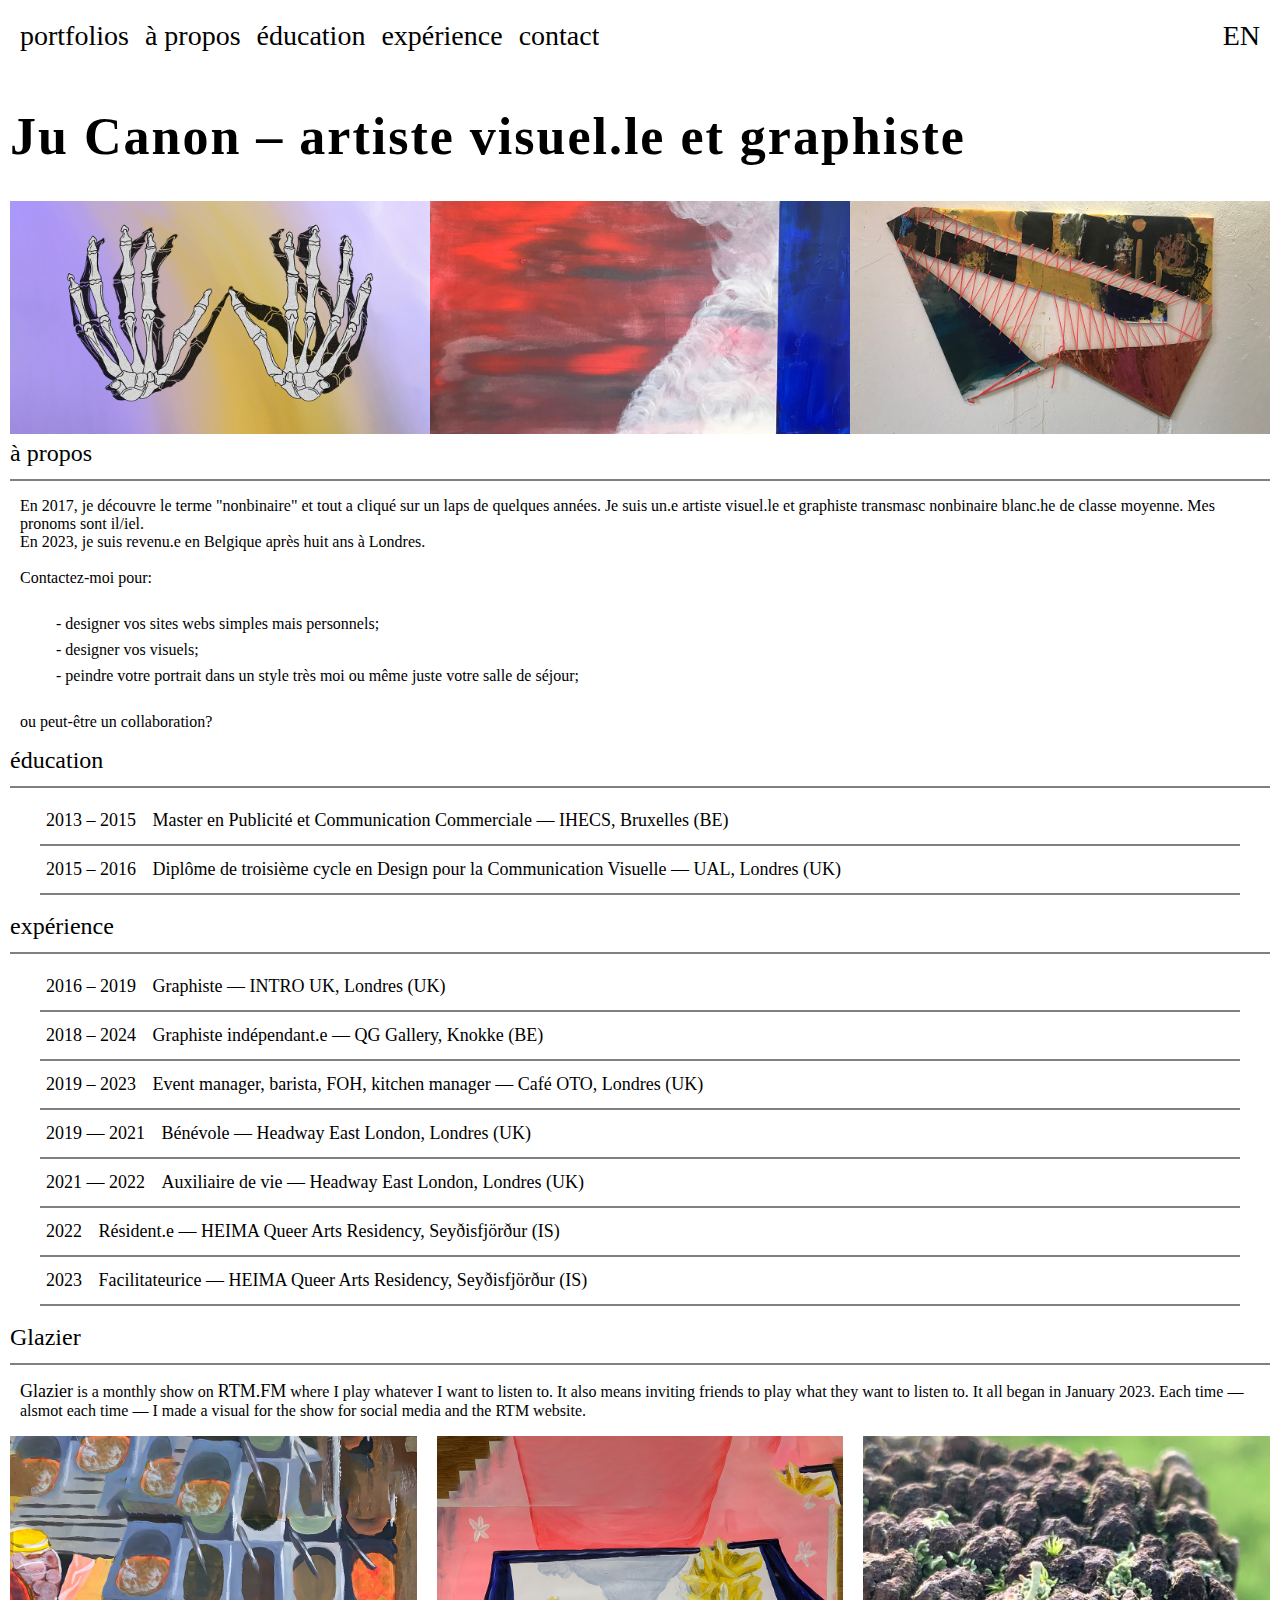
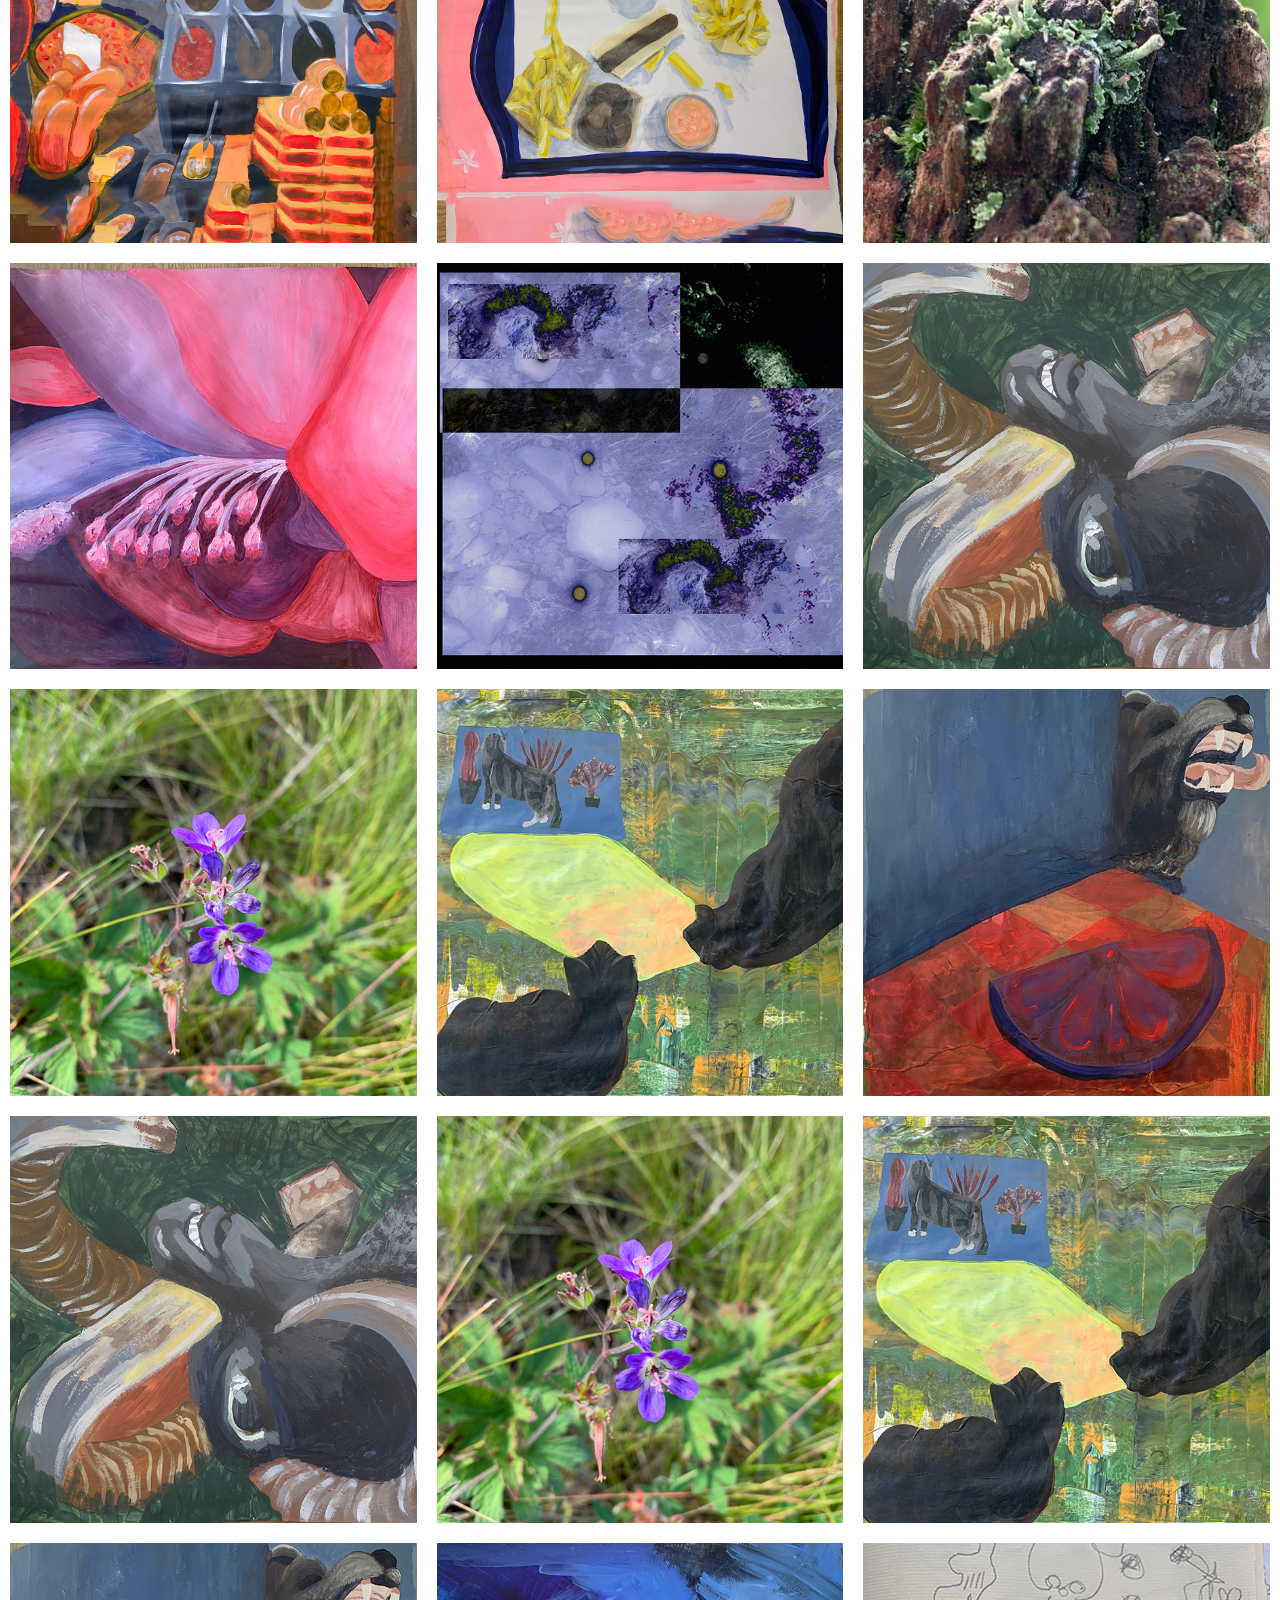
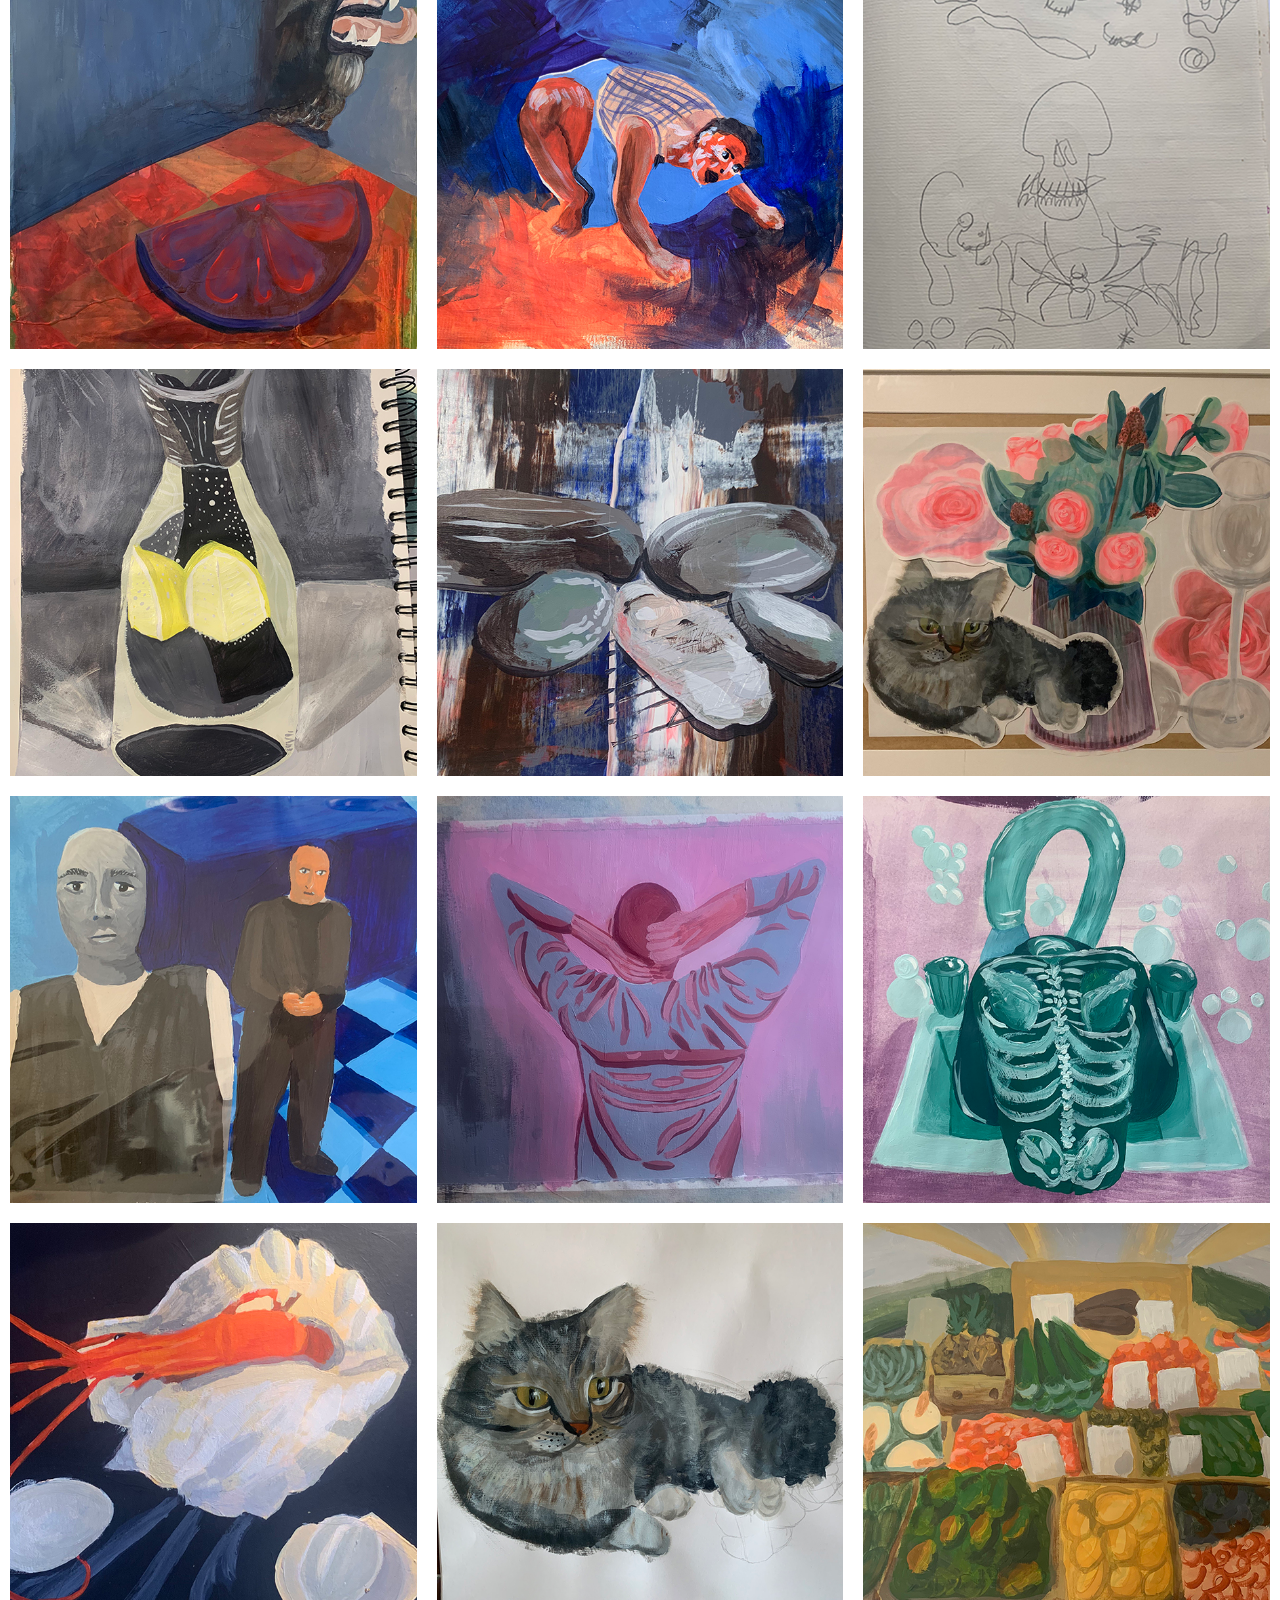
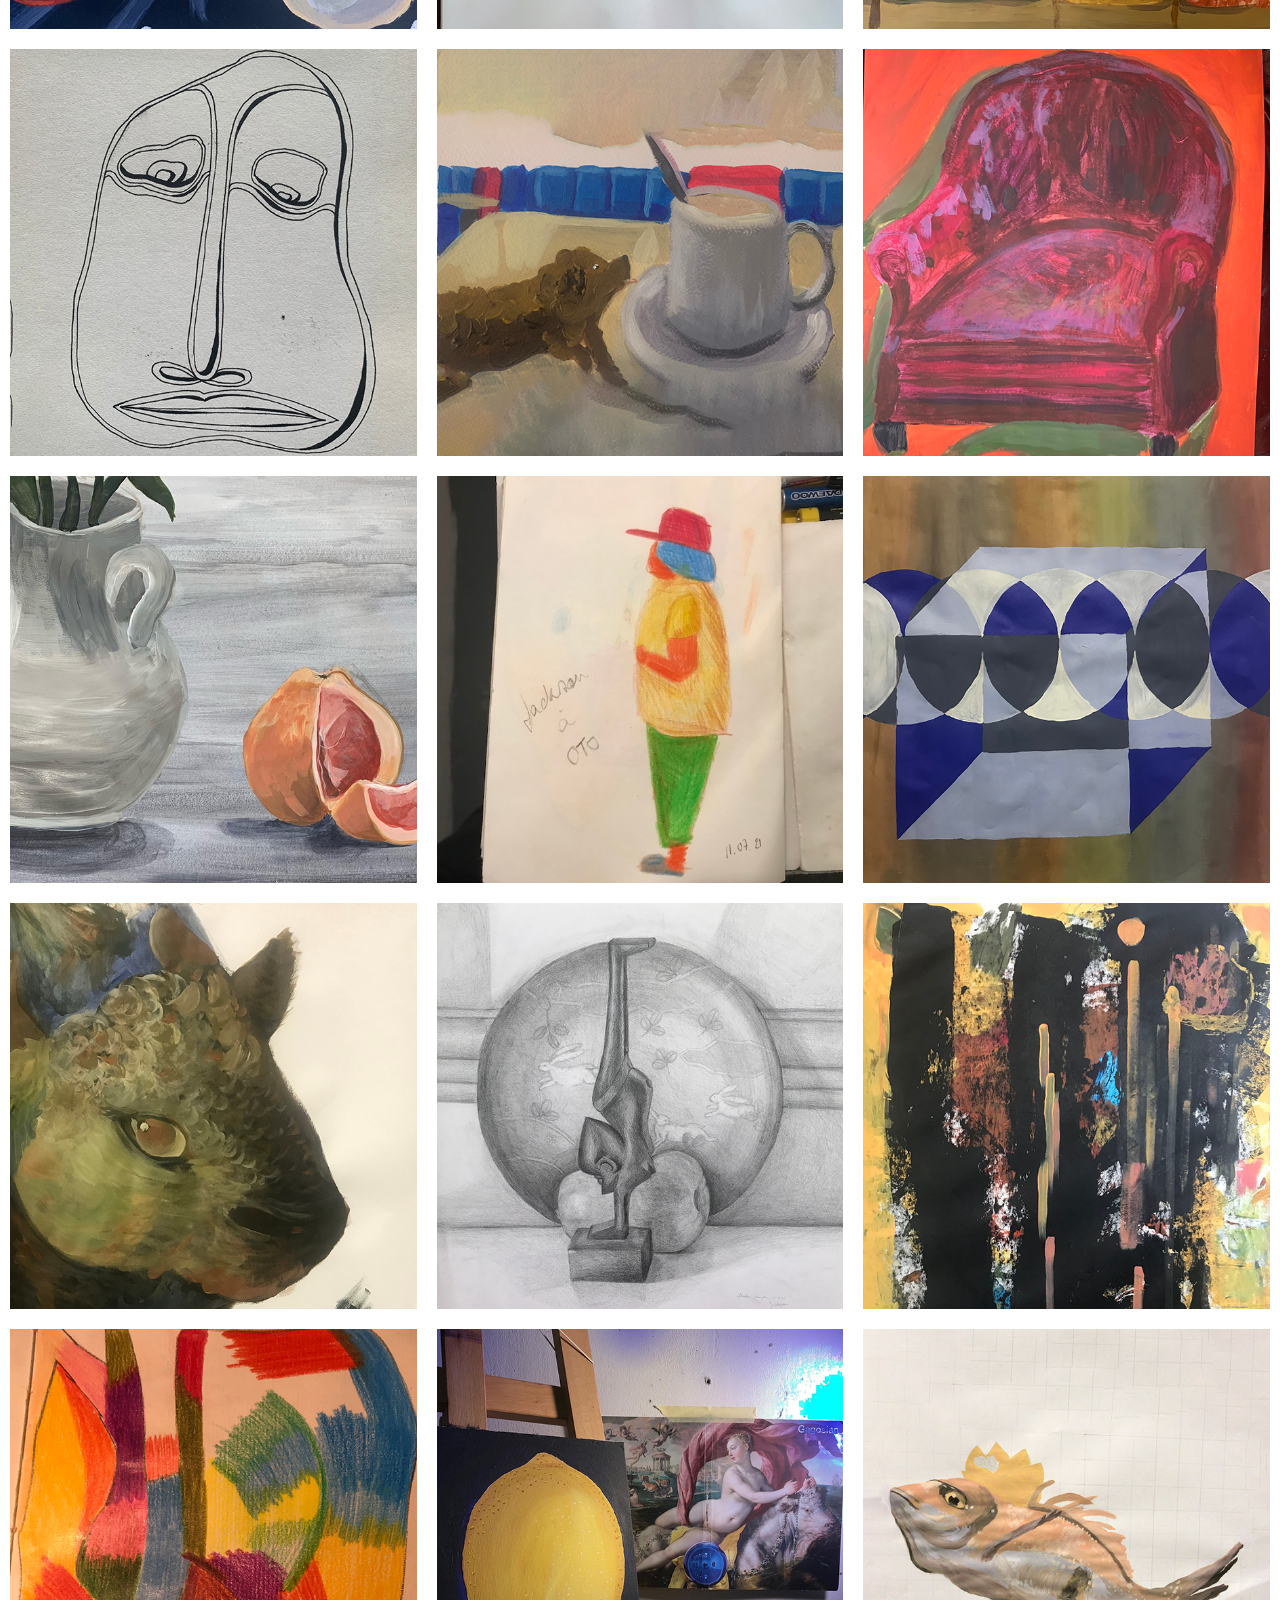
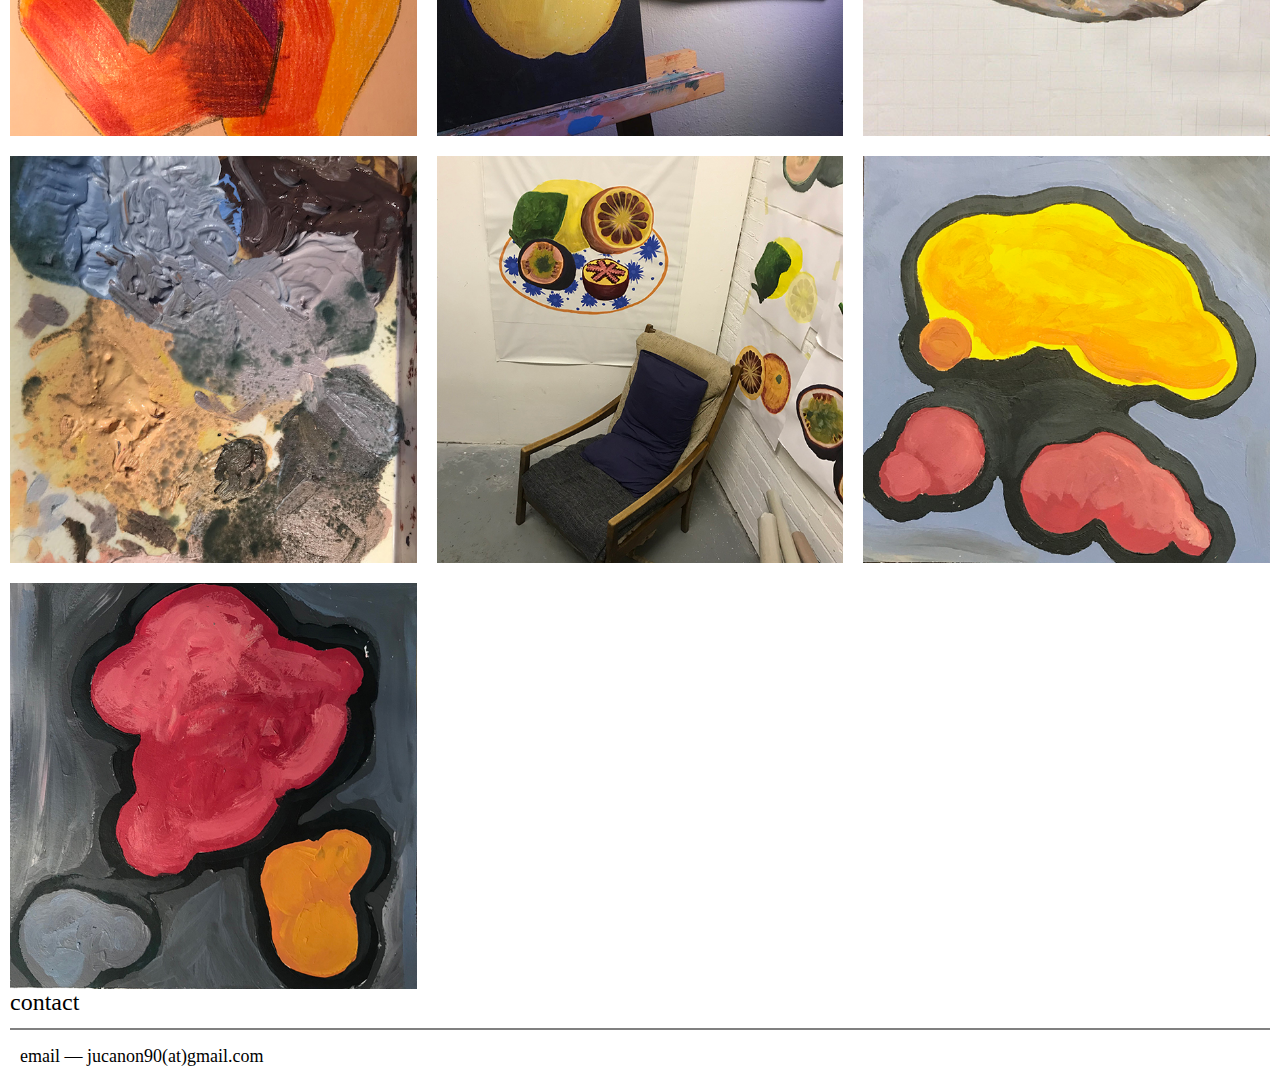
==== commit 3ae3619f: "update intro" ====
--- a/index.html
+++ b/index.html
@@ -68,27 +68,18 @@
       <hr noshade />
       <article class="section">
         <p>
-          En 2017, je découvre le terme "nonbinaire" et tout a cliqué sur un laps de quelques années. On n'est pas dans un conte, merci: je suis
-          un.e artiste visuel.le et graphiste transmasc nonbinaire. Mes pronoms
+          En 2017, je découvre le terme "nonbinaire" et tout a cliqué sur un laps de quelques années. Je suis
+          un.e artiste visuel.le et graphiste transmasc nonbinaire blanc.he de classe moyenne. Mes pronoms
           sont il/iel.<br />
-          En 2023, je reviens en Belgique, mon pays natal, après huit ans à
-          Londres.<br />
-          J’ai essayé plusieurs choses, l’art reste la constante. J'espère
-          entrer dans une école de peinture fin 2024; j’adore les dates et les
-          semicolons. Voyez ma démarche artistique ici (wip).<br/>
+          En 2023, je suis revenu.e en Belgique après huit ans à
+          Londres.<br/>
           <br />
-          Barbaroo, ma fille féline, a besoin de croquettes et de litière
-          propre.<br />
           Contactez-moi pour:
         </p>
         <ol>
           <li class="p">- designer vos sites webs simples mais personnels;</li>
           <li class="p">
-            - designer vos posters, menus, CVs, pochettes d’album;
-          </li>
-          <li class="p">
-            - vous aidez avec votre jardin: vouz pouvez faire pousser des
-            carottes, je crois en vous;
+            - designer vos visuels;
           </li>
           <li class="p">
             - peindre votre portrait dans un style très moi ou même juste votre
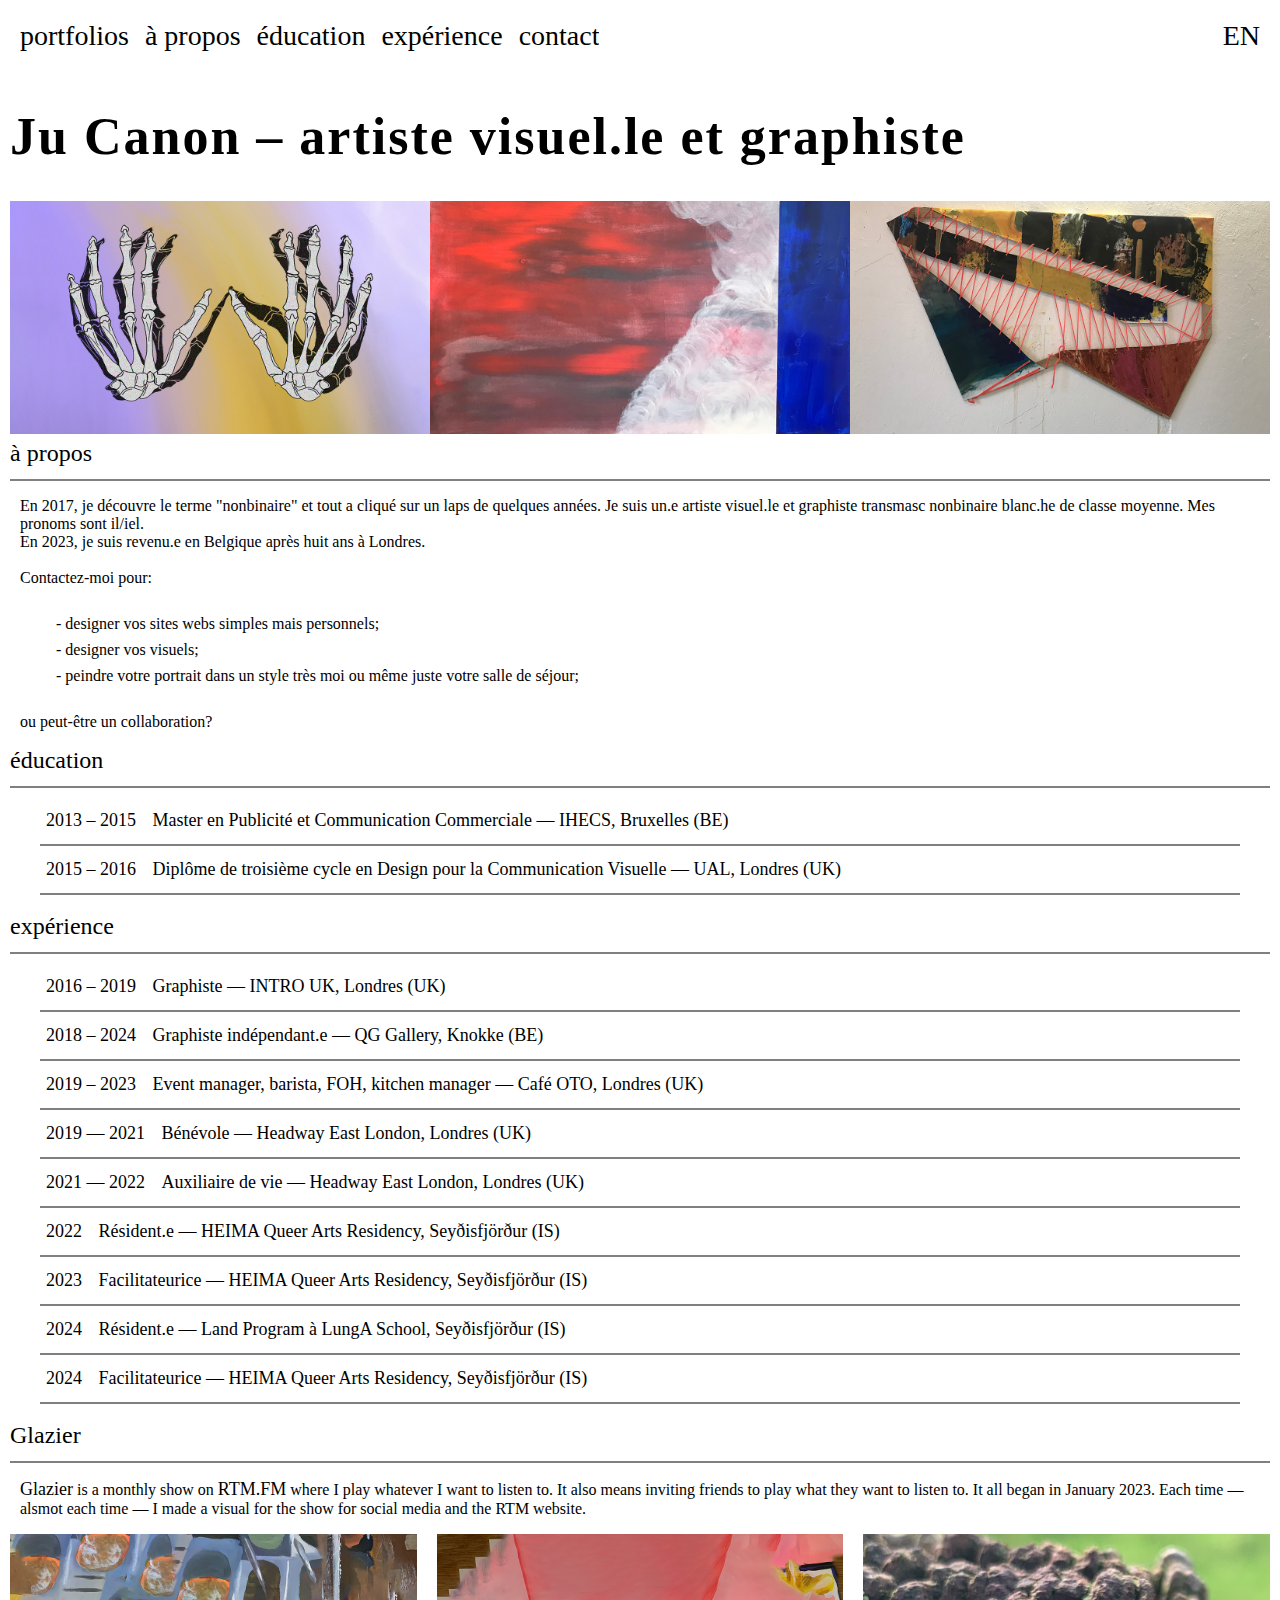
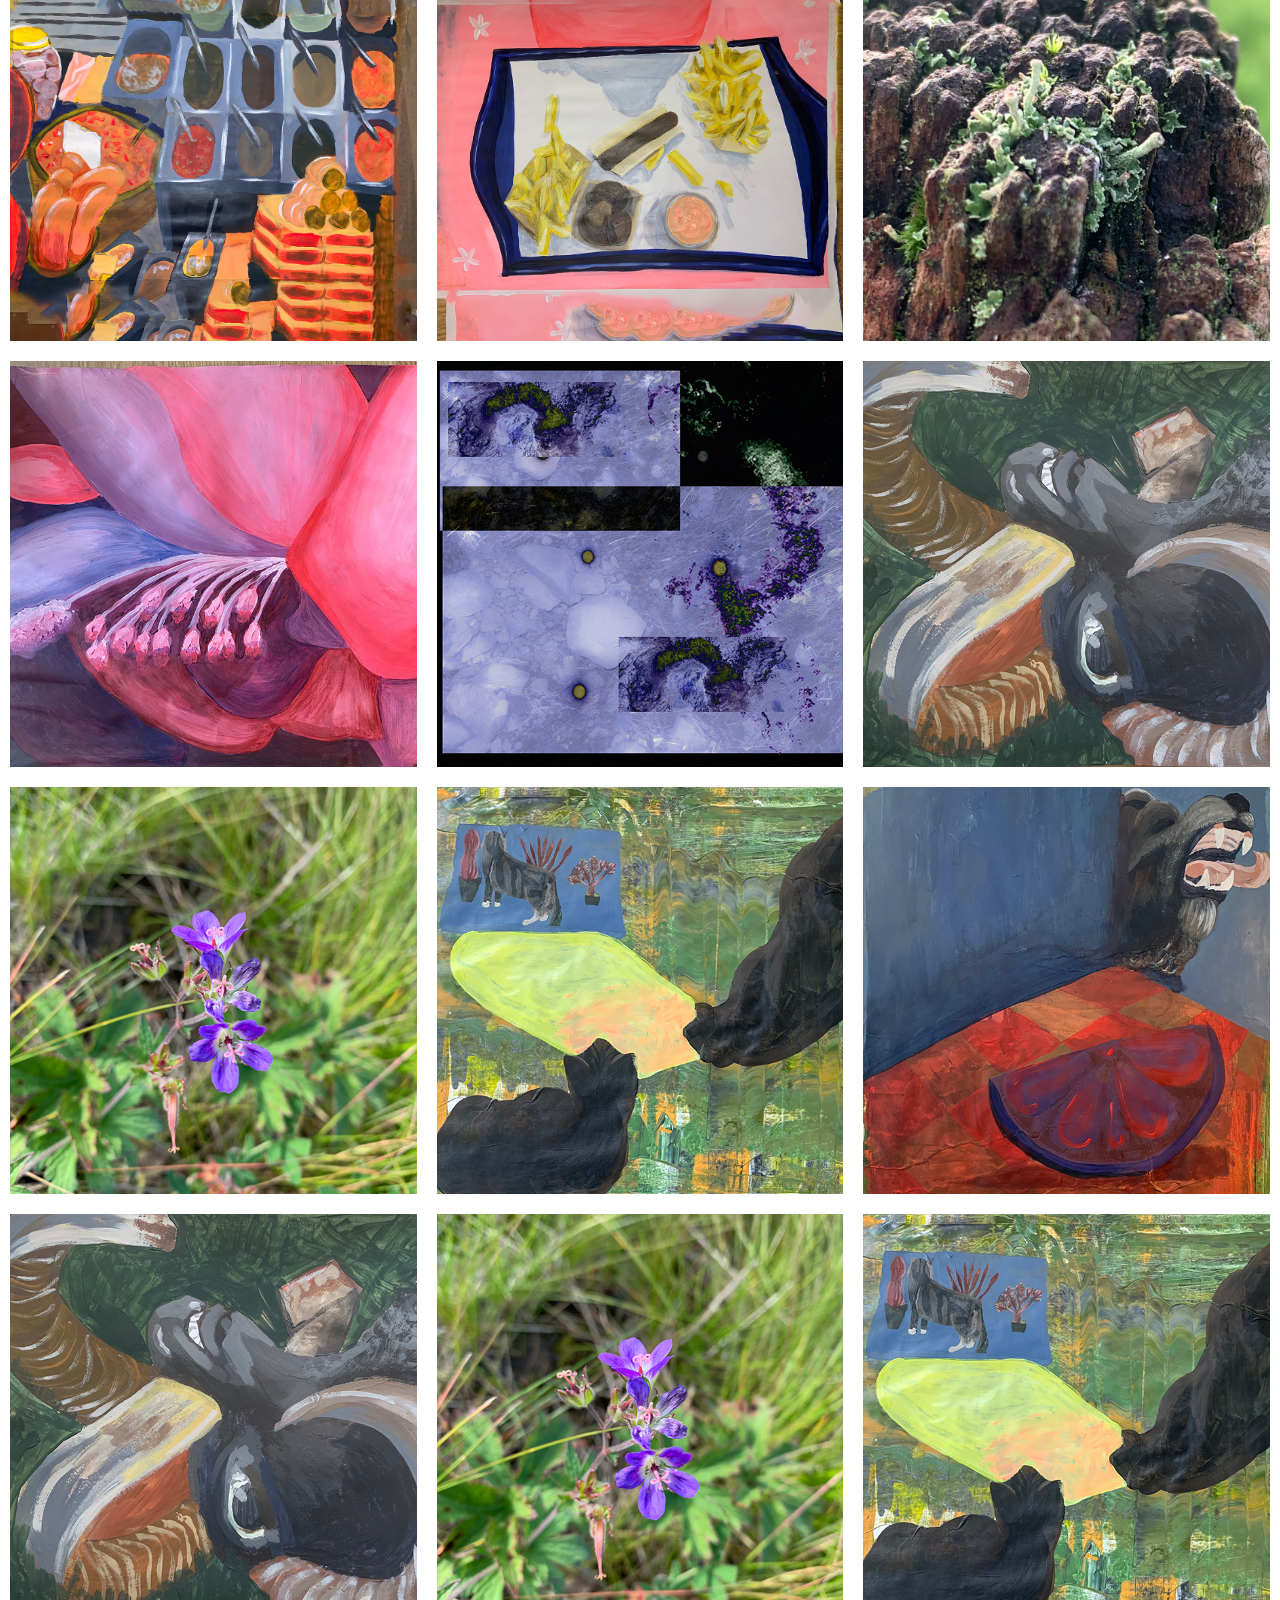
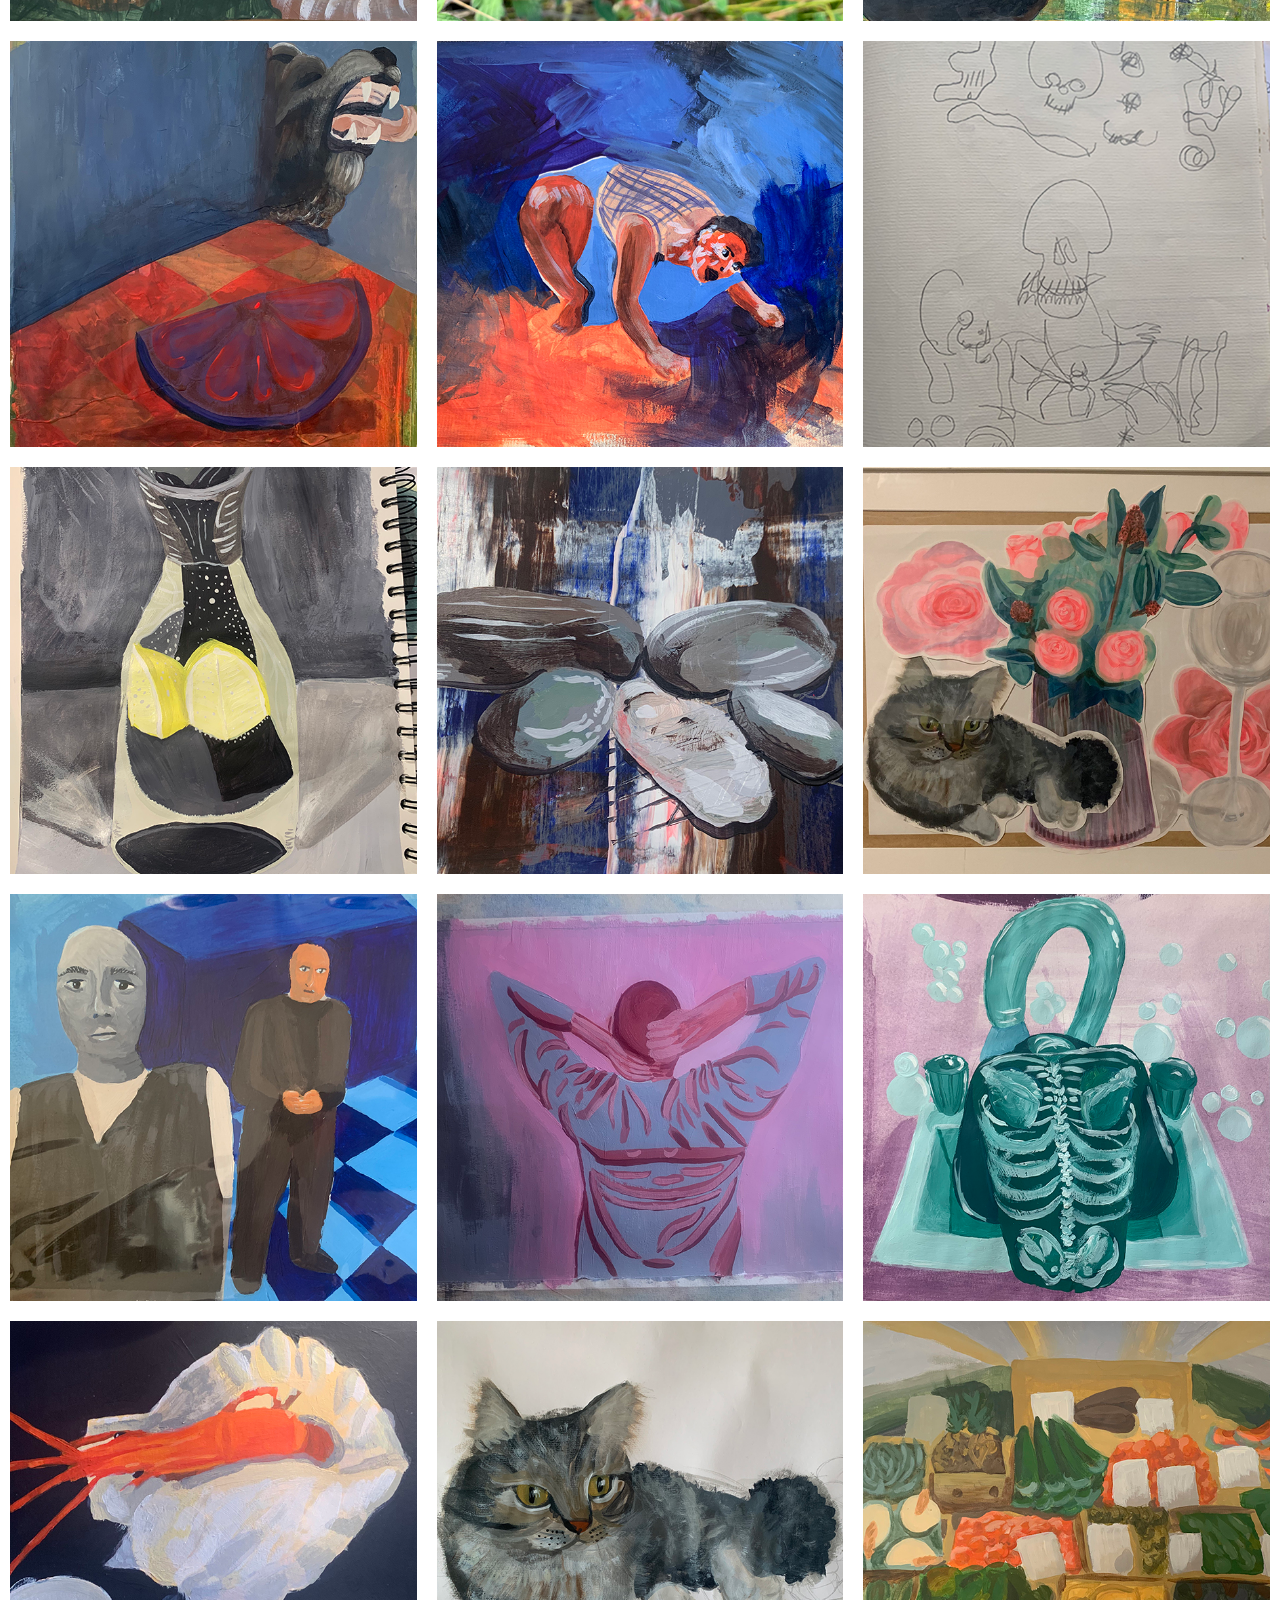
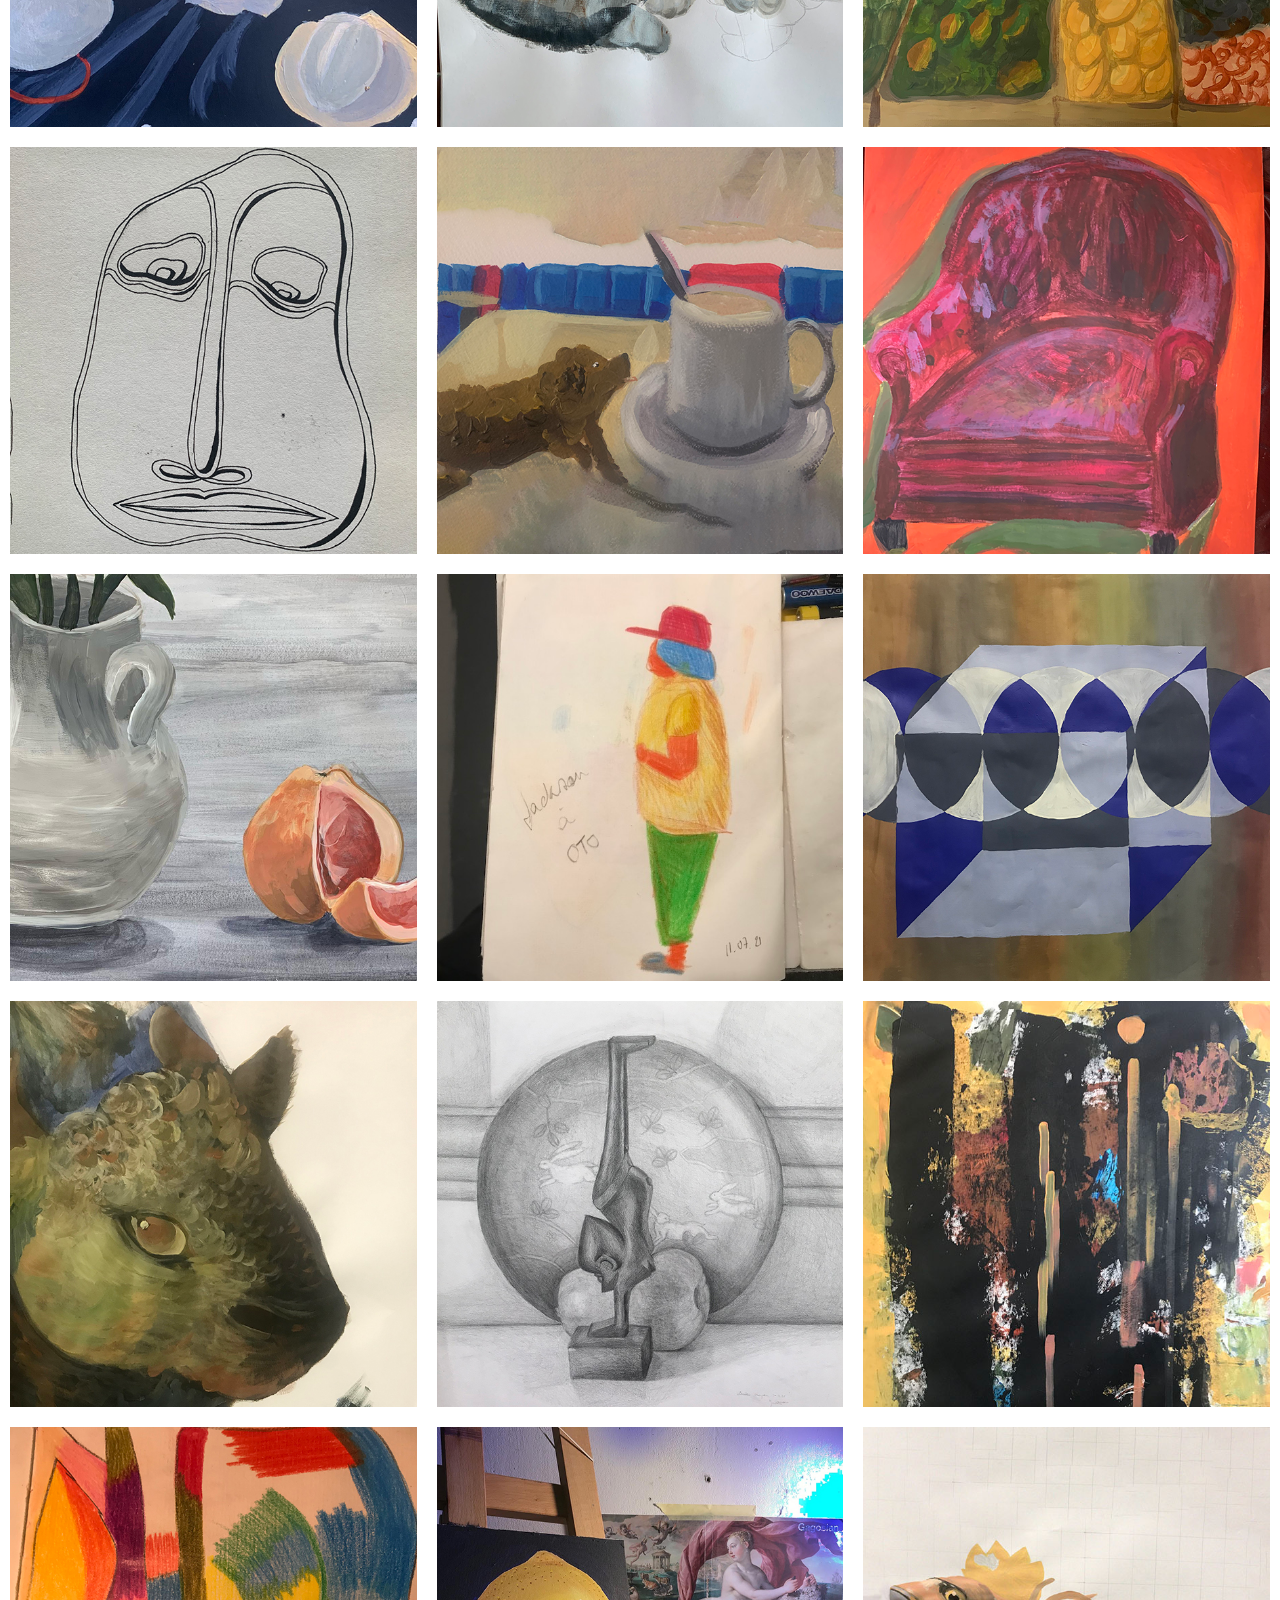
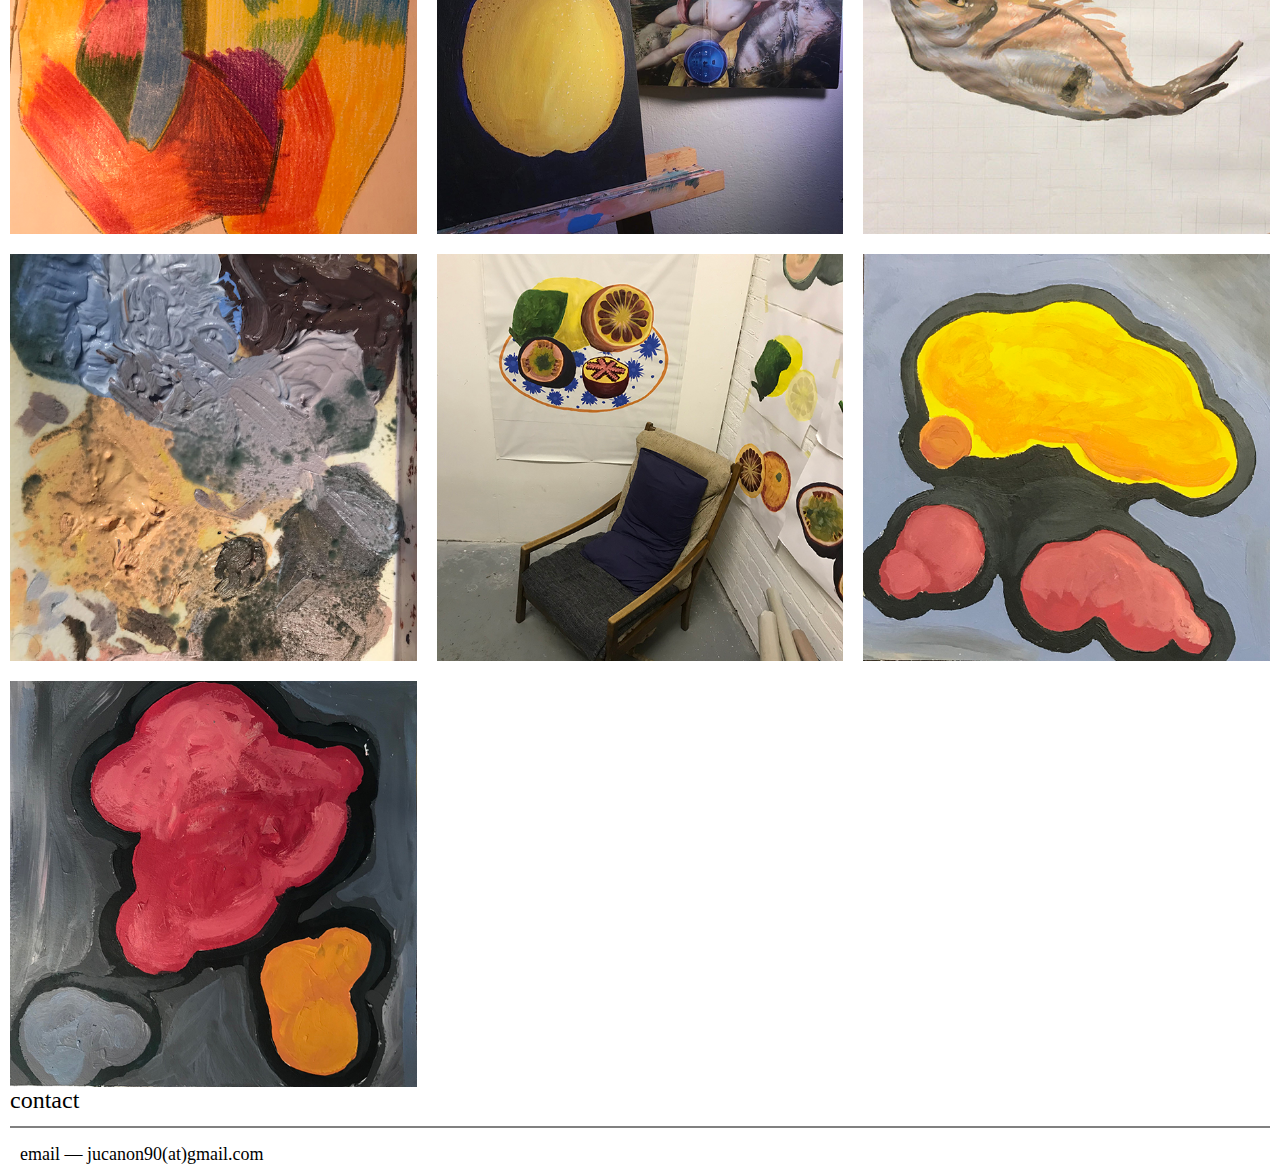
==== commit 2b241cc6: "update cv" ====
--- a/index.html
+++ b/index.html
@@ -142,6 +142,16 @@
           Facilitateurice — HEIMA Queer Arts Residency, Seyðisfjörður (IS)
         </li>
         <hr class="smallhr" noshade />
+        <li class="smalllist">2024</li>
+        <li class="smalllist">
+          Résident.e — Land Program à LungA School, Seyðisfjörður (IS)
+        </li>
+        <hr class="smallhr" noshade />
+        <li class="smalllist">2024</li>
+        <li class="smalllist">
+          Facilitateurice — HEIMA Queer Arts Residency, Seyðisfjörður (IS)
+        </li>
+        <hr class="smallhr" noshade />
       </ul>
     </section>
     <section id="glazier">
